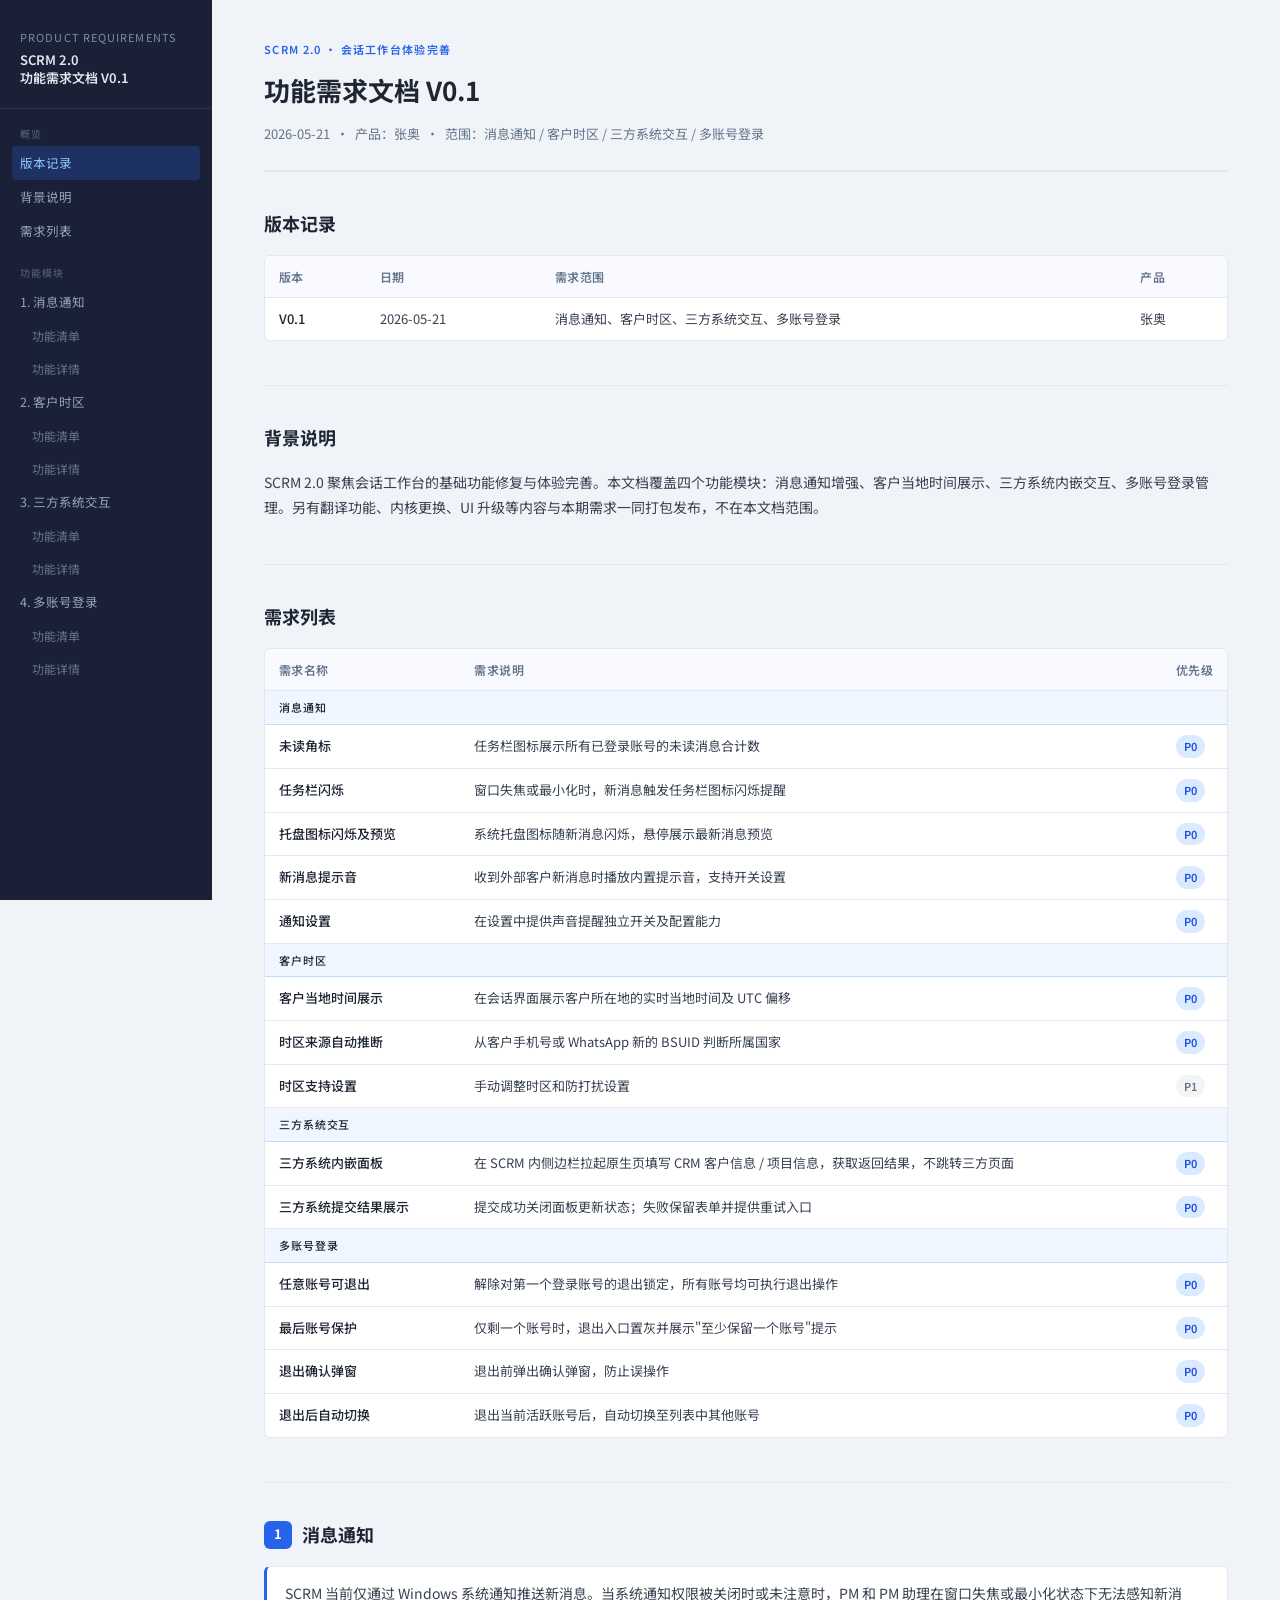
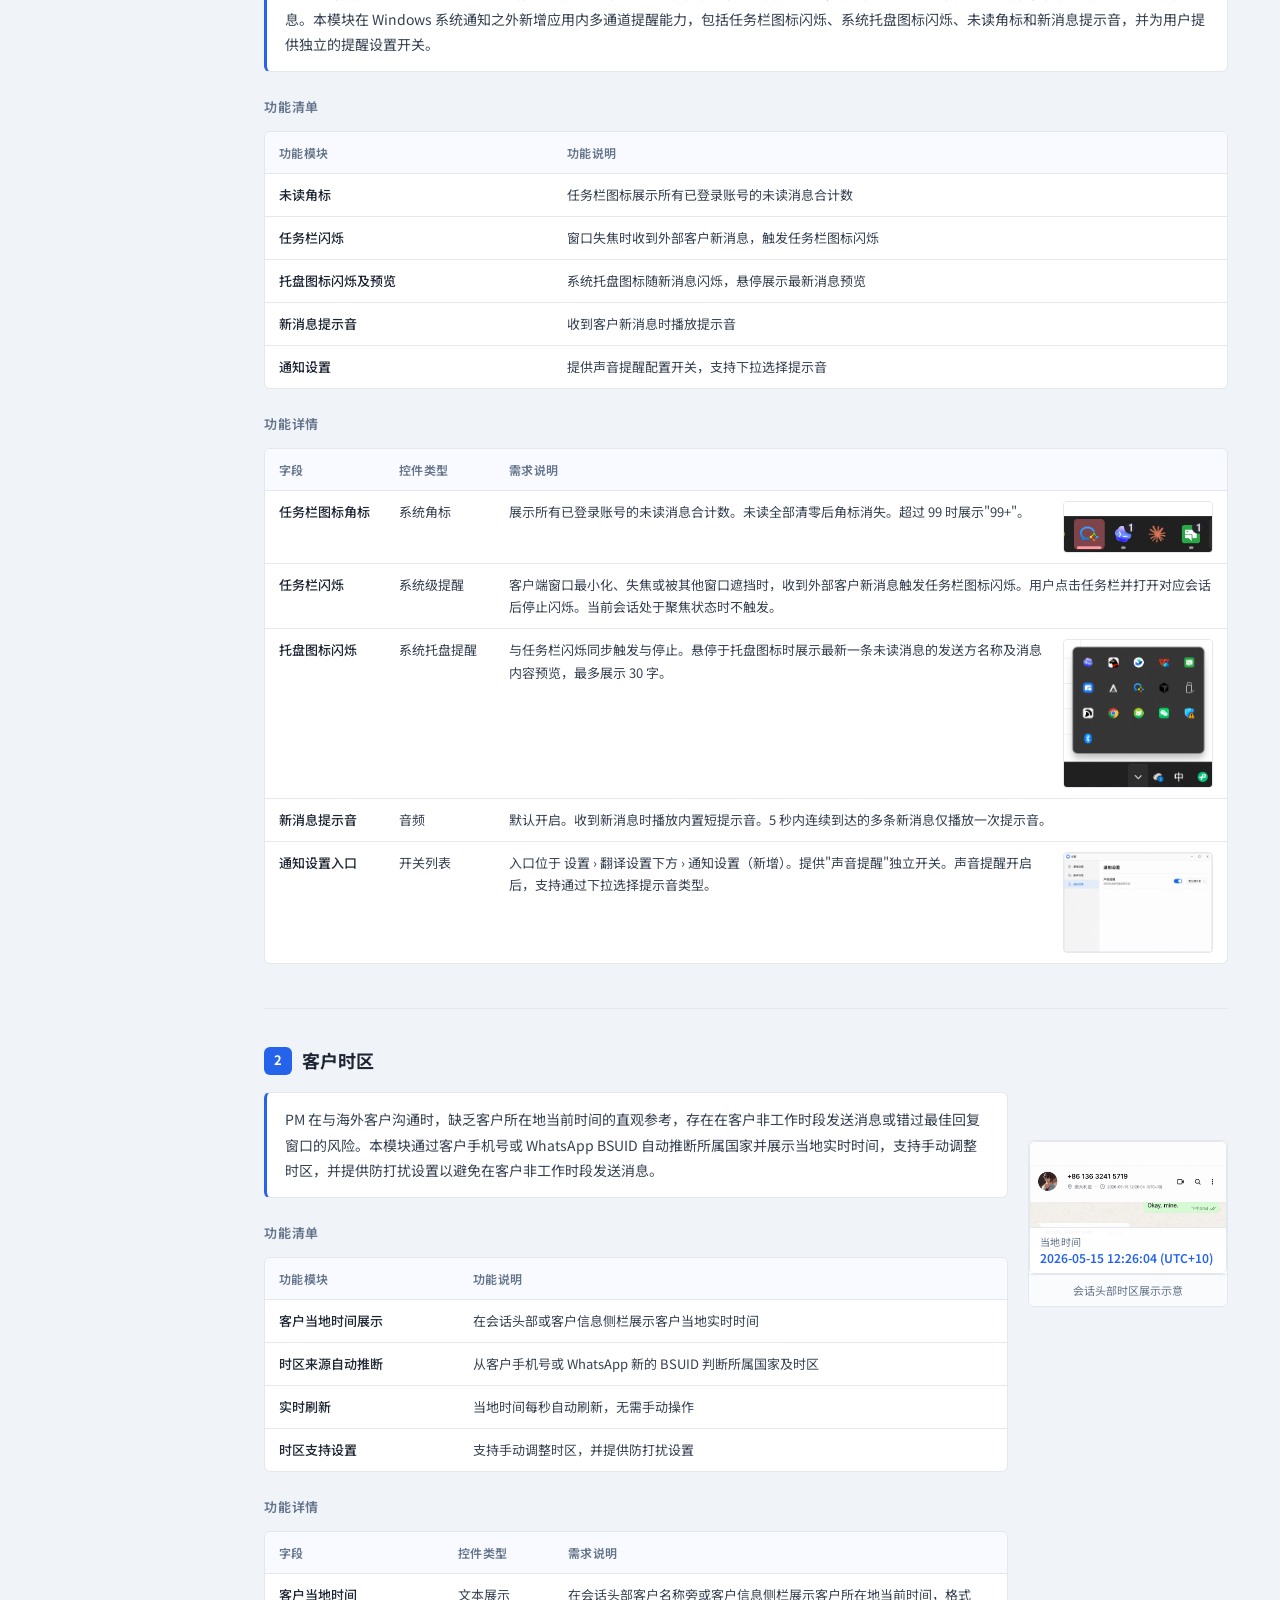
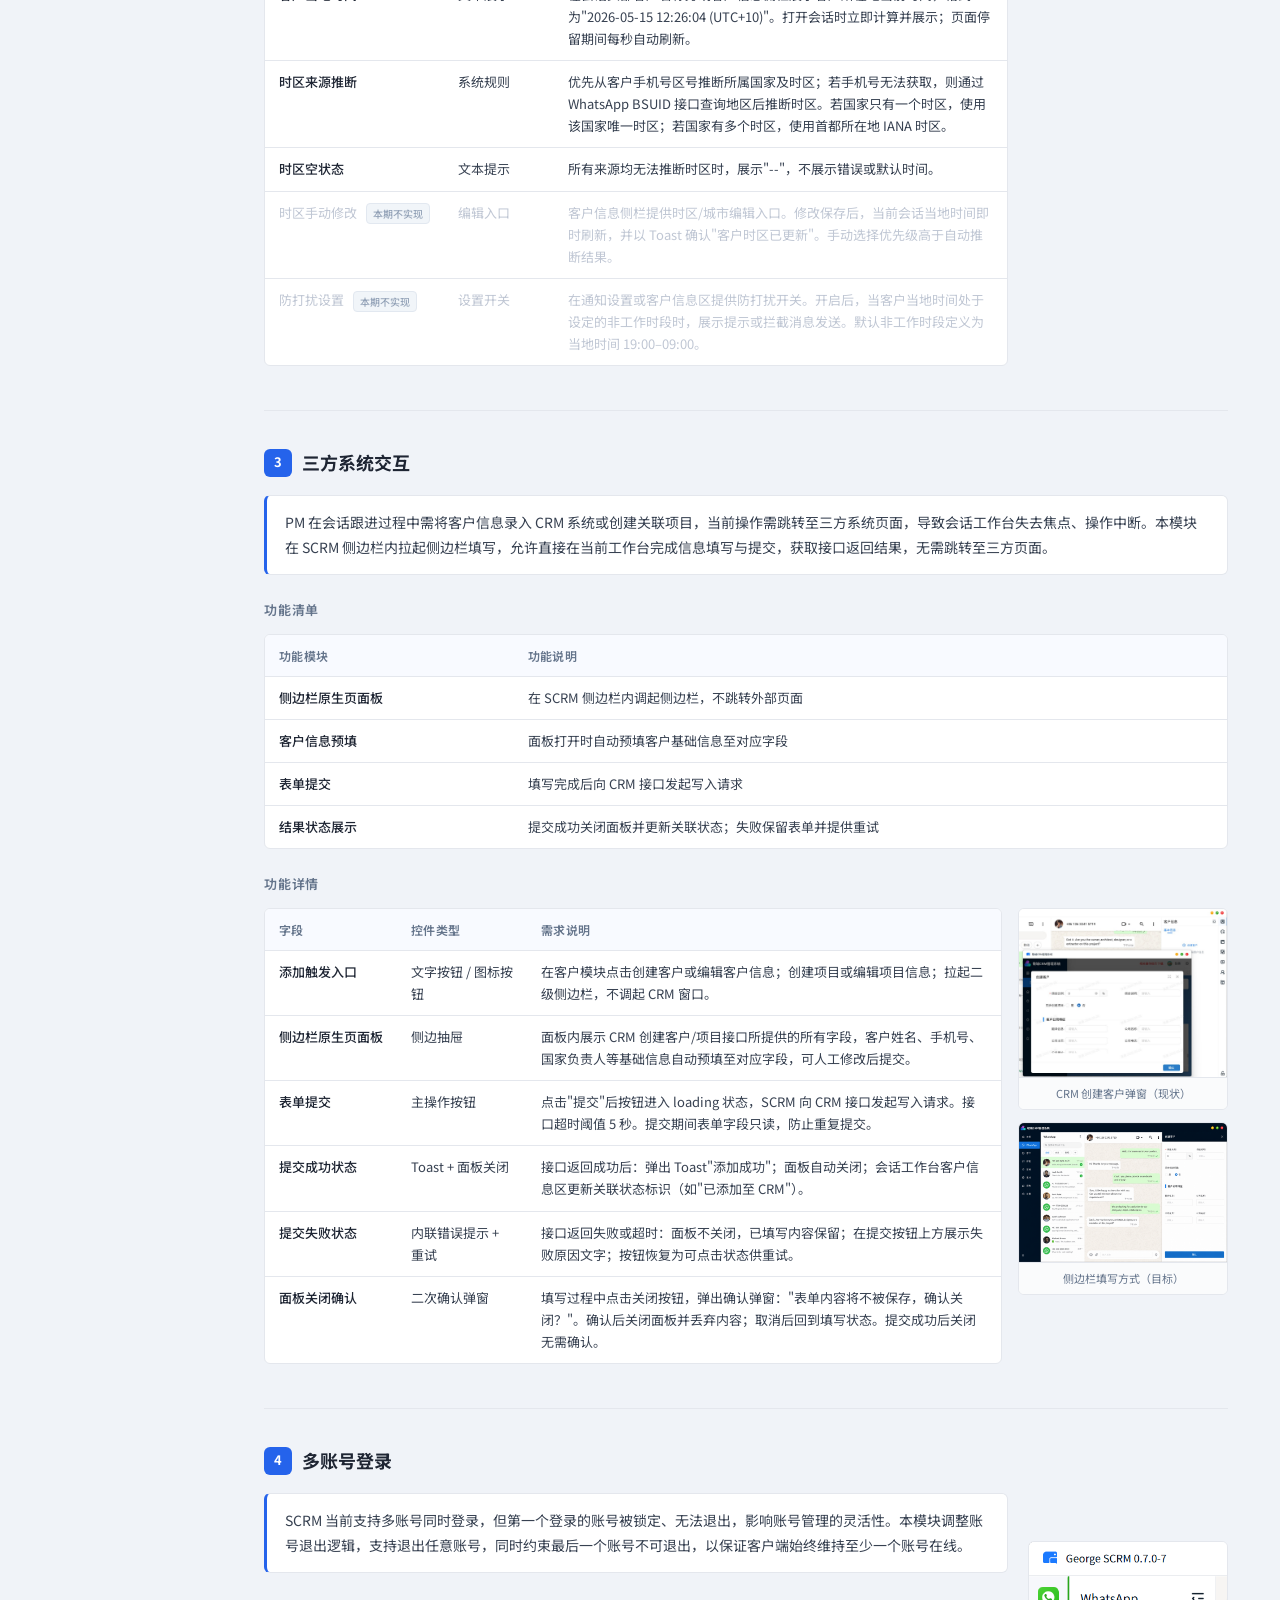
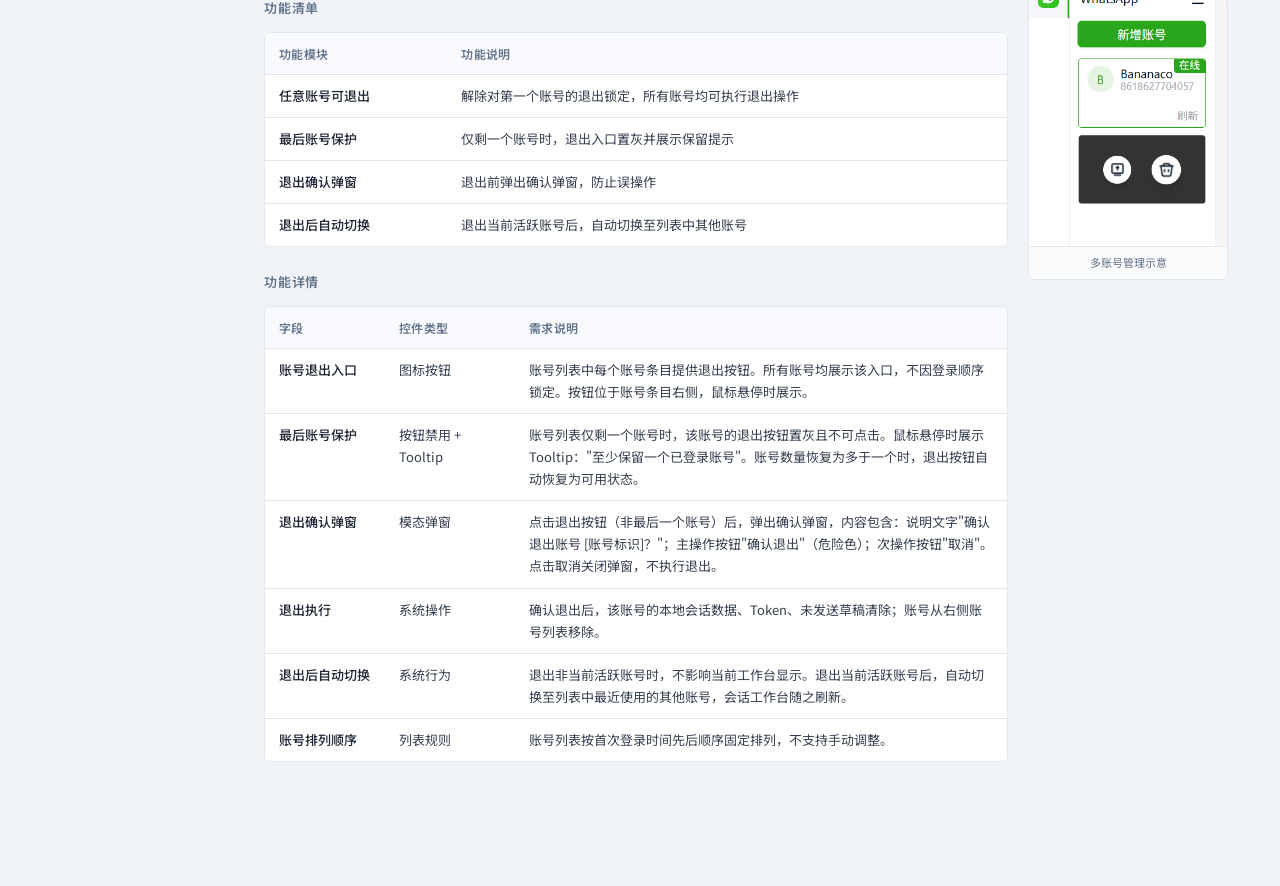
==== index.html @ 2ce5968d "Publish SCRM 2.0 PRD v0.1 Co-authored-by: Cursor <cursoragent@cursor.com>" ====
﻿<!DOCTYPE html>
<html lang="zh-CN">
<head>
  <meta charset="UTF-8" />
  <meta name="viewport" content="width=device-width, initial-scale=1.0" />
  <title>SCRM 2.0 功能需求文档 V0.1</title>
  <link rel="preconnect" href="https://fonts.googleapis.com" />
  <link href="https://fonts.googleapis.com/css2?family=Noto+Sans+SC:wght@400;500;600&display=swap" rel="stylesheet" />
  <style>
    :root {
      --accent:      #2563eb;
      --accent-bg:   #eff6ff;
      --sidebar-w:   212px;
      --text:        #1e2533;
      --text-muted:  #64748b;
      --border:      #e4e7ed;
      --bg-page:     #f0f3f8;
      --bg-card:     #ffffff;
      --radius:      6px;
      --font: 'Noto Sans SC','PingFang SC','Hiragino Sans GB','Microsoft YaHei',sans-serif;
    }
    *,*::before,*::after{box-sizing:border-box;margin:0;padding:0}
    html{scroll-behavior:smooth}
    body{font-family:var(--font);background:var(--bg-page);color:var(--text);font-size:14px;line-height:1.75}

    /* ── Sidebar ── */
    .sidebar{position:fixed;top:0;left:0;bottom:0;width:var(--sidebar-w);background:#1a2035;overflow-y:auto;padding:28px 0 40px;z-index:100}
    .sidebar-brand{padding:0 20px 20px;border-bottom:1px solid rgba(255,255,255,.08);margin-bottom:16px}
    .sidebar-brand .product{font-size:11px;letter-spacing:.1em;text-transform:uppercase;color:#7b8aaa;margin-bottom:4px}
    .sidebar-brand .title{font-size:13px;font-weight:600;color:#e2e8f0;line-height:1.4}
    .sidebar-section{padding:0 12px 8px}
    .sidebar-section-label{font-size:10px;letter-spacing:.1em;text-transform:uppercase;color:#4a5568;font-weight:600;padding:0 8px;margin-bottom:4px}
    .sidebar a{display:block;padding:6px 8px;border-radius:4px;color:#94a3b8;text-decoration:none;font-size:12.5px;transition:background .15s,color .15s;white-space:nowrap;overflow:hidden;text-overflow:ellipsis}
    .sidebar a:hover{background:rgba(255,255,255,.07);color:#e2e8f0}
    .sidebar a.active{background:rgba(37,99,235,.25);color:#93c5fd}
    .sidebar a.sub{padding-left:20px;font-size:12px;color:#64748b}
    .sidebar a.sub:hover{color:#94a3b8}
    .sidebar::-webkit-scrollbar{width:4px}
    .sidebar::-webkit-scrollbar-thumb{background:rgba(255,255,255,.15);border-radius:2px}

    /* ── Main ── */
    .main{margin-left:var(--sidebar-w);padding:40px 52px 80px;max-width:calc(var(--sidebar-w) + 960px)}

    /* ── Doc header ── */
    .doc-header{margin-bottom:36px;padding-bottom:24px;border-bottom:2px solid var(--border)}
    .doc-header .doc-label{font-size:11px;letter-spacing:.12em;text-transform:uppercase;color:var(--accent);font-weight:600;margin-bottom:8px}
    .doc-header h1{font-size:26px;font-weight:700;color:var(--text)}
    .doc-header .doc-meta{margin-top:10px;font-size:13px;color:var(--text-muted)}

    /* ── Sections ── */
    section{margin-bottom:44px}
    section+section{border-top:1px solid var(--border);padding-top:36px}
    h2{font-size:18px;font-weight:700;margin-bottom:16px;display:flex;align-items:center;gap:10px}
    h2 .num{display:inline-flex;align-items:center;justify-content:center;width:28px;height:28px;border-radius:6px;background:var(--accent);color:#fff;font-size:13px;font-weight:700;flex-shrink:0}
    h3{font-size:13px;font-weight:600;color:var(--text-muted);text-transform:uppercase;letter-spacing:.06em;margin:24px 0 12px}
    p{margin-bottom:12px;color:#374151;line-height:1.8}

    .card{background:var(--bg-card);border:1px solid var(--border);border-radius:var(--radius);overflow:hidden}
    .section-desc{background:var(--bg-card);border:1px solid var(--border);border-left:3px solid var(--accent);border-radius:var(--radius);padding:14px 18px;margin-bottom:20px;color:#374151;line-height:1.8}

    /* ── Tables ── */
    .table-wrap{overflow-x:auto}
    table{width:100%;border-collapse:collapse;font-size:13px}
    thead tr{background:#f8faff}
    thead th{padding:10px 14px;text-align:left;font-weight:600;font-size:12px;color:var(--text-muted);letter-spacing:.04em;border-bottom:1.5px solid var(--border);white-space:nowrap}
    tbody tr{border-bottom:1px solid var(--border)}
    tbody tr:last-child{border-bottom:none}
    tbody tr:hover{background:#fafbff}
    tbody td{padding:10px 14px;vertical-align:top;color:#374151;line-height:1.7}
    tbody td:first-child{font-weight:500;color:var(--text);white-space:nowrap}

    /* disabled row (not in this period) */
    tr.row-disabled td{color:#c0c7d4 !important;font-weight:400 !important}
    tr.row-disabled td:first-child{font-weight:400 !important}
    .deferred-badge{display:inline-block;margin-left:6px;padding:1px 6px;border-radius:4px;font-size:10px;font-weight:500;background:#f1f5f9;color:#94a3b8;vertical-align:middle;border:1px solid #e2e8f0}

    /* ── Badges ── */
    .badge{display:inline-block;padding:2px 8px;border-radius:12px;font-size:11px;font-weight:600}
    .badge-p0{background:#dbeafe;color:#1d4ed8}
    .badge-p1{background:#f3f4f6;color:#6b7280}
    .tag-tbd{display:inline-block;padding:1px 6px;border-radius:4px;font-size:11px;font-weight:500;background:#f3f4f6;color:#6b7280}

    /* ── Req table groups ── */
    .req-group-header td{font-size:11px;font-weight:600;letter-spacing:.08em;text-transform:uppercase;color:var(--accent);background:var(--accent-bg) !important;padding:7px 14px;border-bottom:1px solid #bfdbfe !important}
    .req-group-header:hover td{background:var(--accent-bg) !important}

    /* ── Module layout with side image ── */
    .module-with-img{display:flex;gap:20px;align-items:flex-start}
    .module-main{flex:1;min-width:0}
    .module-side-img{flex-shrink:0;width:200px;display:flex;flex-direction:column;gap:12px;padding-top:48px}
    .side-img-block{border:1px solid var(--border);border-radius:var(--radius);overflow:hidden;background:#fff}
    .side-img-block img{width:100%;display:block}
    .side-img-caption{font-size:11px;color:var(--text-muted);text-align:center;padding:6px 8px;border-top:1px solid var(--border);background:#fafbfc}

    /* ── Chat header timezone overlay ── */
    .tz-img-wrap{position:relative;border:1px solid var(--border);border-radius:var(--radius);overflow:hidden;background:#fff}
    .tz-img-wrap img{width:100%;display:block}
    .tz-overlay{position:absolute;bottom:0;left:0;right:0;background:rgba(255,255,255,.95);border-top:1px solid var(--border);padding:6px 10px;font-size:11px;color:#374151;line-height:1.5}
    .tz-overlay .tz-value{font-weight:600;color:var(--accent);font-size:12px}
    .tz-overlay .tz-label{font-size:10px;color:var(--text-muted);letter-spacing:.04em}

    /* ── Detail section with side images (module 3) ── */
    .detail-with-side{display:flex;gap:16px;align-items:flex-start}
    .detail-table-wrap{flex:1;min-width:0}
    .detail-side-imgs{flex-shrink:0;width:210px;display:flex;flex-direction:column;gap:12px}

    /* ── Inline cell image ── */
    .cell-with-img{display:flex;gap:12px;align-items:flex-start}
    .cell-text{flex:1;min-width:0}
    .cell-img{flex-shrink:0;width:150px;border:1px solid var(--border);border-radius:4px;overflow:hidden}
    .cell-img img{width:100%;display:block}
  </style>
</head>
<body>

<nav class="sidebar">
  <div class="sidebar-brand">
    <div class="product">Product Requirements</div>
    <div class="title">SCRM 2.0<br>功能需求文档 V0.1</div>
  </div>
  <div class="sidebar-section">
    <div class="sidebar-section-label">概览</div>
    <a href="#version">版本记录</a>
    <a href="#background">背景说明</a>
    <a href="#requirements">需求列表</a>
  </div>
  <div class="sidebar-section" style="margin-top:8px">
    <div class="sidebar-section-label">功能模块</div>
    <a href="#module-1">1. 消息通知</a>
    <a href="#module-1-list" class="sub">功能清单</a>
    <a href="#module-1-detail" class="sub">功能详情</a>
    <a href="#module-2">2. 客户时区</a>
    <a href="#module-2-list" class="sub">功能清单</a>
    <a href="#module-2-detail" class="sub">功能详情</a>
    <a href="#module-3">3. 三方系统交互</a>
    <a href="#module-3-list" class="sub">功能清单</a>
    <a href="#module-3-detail" class="sub">功能详情</a>
    <a href="#module-4">4. 多账号登录</a>
    <a href="#module-4-list" class="sub">功能清单</a>
    <a href="#module-4-detail" class="sub">功能详情</a>
  </div>
</nav>

<main class="main">

  <div class="doc-header">
    <div class="doc-label">SCRM 2.0 · 会话工作台体验完善</div>
    <h1>功能需求文档 V0.1</h1>
    <div class="doc-meta">2026-05-21 &nbsp;·&nbsp; 产品：张奥 &nbsp;·&nbsp; 范围：消息通知 / 客户时区 / 三方系统交互 / 多账号登录</div>
  </div>

  <!-- 版本记录 -->
  <section id="version">
    <h2>版本记录</h2>
    <div class="card">
      <div class="table-wrap">
        <table>
          <thead><tr><th>版本</th><th>日期</th><th>需求范围</th><th>产品</th></tr></thead>
          <tbody><tr>
            <td>V0.1</td><td>2026-05-21</td>
            <td>消息通知、客户时区、三方系统交互、多账号登录</td>
            <td>张奥</td>
          </tr></tbody>
        </table>
      </div>
    </div>
  </section>

  <!-- 背景说明 -->
  <section id="background">
    <h2>背景说明</h2>
    <p>SCRM 2.0 聚焦会话工作台的基础功能修复与体验完善。本文档覆盖四个功能模块：消息通知增强、客户当地时间展示、三方系统内嵌交互、多账号登录管理。另有翻译功能、内核更换、UI 升级等内容与本期需求一同打包发布，不在本文档范围。</p>
  </section>

  <!-- 需求列表 -->
  <section id="requirements">
    <h2>需求列表</h2>
    <div class="card">
      <div class="table-wrap">
        <table>
          <thead><tr><th>需求名称</th><th>需求说明</th><th style="width:64px">优先级</th></tr></thead>
          <tbody>
            <tr class="req-group-header"><td colspan="3">消息通知</td></tr>
            <tr><td>未读角标</td><td>任务栏图标展示所有已登录账号的未读消息合计数</td><td><span class="badge badge-p0">P0</span></td></tr>
            <tr><td>任务栏闪烁</td><td>窗口失焦或最小化时，新消息触发任务栏图标闪烁提醒</td><td><span class="badge badge-p0">P0</span></td></tr>
            <tr><td>托盘图标闪烁及预览</td><td>系统托盘图标随新消息闪烁，悬停展示最新消息预览</td><td><span class="badge badge-p0">P0</span></td></tr>
            <tr><td>新消息提示音</td><td>收到外部客户新消息时播放内置提示音，支持开关设置</td><td><span class="badge badge-p0">P0</span></td></tr>
            <tr><td>通知设置</td><td>在设置中提供声音提醒独立开关及配置能力</td><td><span class="badge badge-p0">P0</span></td></tr>
            <tr class="req-group-header"><td colspan="3">客户时区</td></tr>
            <tr><td>客户当地时间展示</td><td>在会话界面展示客户所在地的实时当地时间及 UTC 偏移</td><td><span class="badge badge-p0">P0</span></td></tr>
            <tr><td>时区来源自动推断</td><td>从客户手机号或 WhatsApp 新的 BSUID 判断所属国家</td><td><span class="badge badge-p0">P0</span></td></tr>
            <tr><td>时区支持设置</td><td>手动调整时区和防打扰设置</td><td><span class="badge badge-p1">P1</span></td></tr>
            <tr class="req-group-header"><td colspan="3">三方系统交互</td></tr>
            <tr><td>三方系统内嵌面板</td><td>在 SCRM 内侧边栏拉起原生页填写 CRM 客户信息 / 项目信息，获取返回结果，不跳转三方页面</td><td><span class="badge badge-p0">P0</span></td></tr>
            <tr><td>三方系统提交结果展示</td><td>提交成功关闭面板更新状态；失败保留表单并提供重试入口</td><td><span class="badge badge-p0">P0</span></td></tr>
            <tr class="req-group-header"><td colspan="3">多账号登录</td></tr>
            <tr><td>任意账号可退出</td><td>解除对第一个登录账号的退出锁定，所有账号均可执行退出操作</td><td><span class="badge badge-p0">P0</span></td></tr>
            <tr><td>最后账号保护</td><td>仅剩一个账号时，退出入口置灰并展示"至少保留一个账号"提示</td><td><span class="badge badge-p0">P0</span></td></tr>
            <tr><td>退出确认弹窗</td><td>退出前弹出确认弹窗，防止误操作</td><td><span class="badge badge-p0">P0</span></td></tr>
            <tr><td>退出后自动切换</td><td>退出当前活跃账号后，自动切换至列表中其他账号</td><td><span class="badge badge-p0">P0</span></td></tr>
          </tbody>
        </table>
      </div>
    </div>
  </section>

  <!-- ═══ MODULE 1 ═══ -->
  <section id="module-1">
    <h2><span class="num">1</span>消息通知</h2>
    <div class="section-desc">
      SCRM 当前仅通过 Windows 系统通知推送新消息。当系统通知权限被关闭时或未注意时，PM 和 PM 助理在窗口失焦或最小化状态下无法感知新消息。本模块在 Windows 系统通知之外新增应用内多通道提醒能力，包括任务栏图标闪烁、系统托盘图标闪烁、未读角标和新消息提示音，并为用户提供独立的提醒设置开关。
    </div>

    <h3 id="module-1-list">功能清单</h3>
    <div class="card">
      <div class="table-wrap">
        <table>
          <thead><tr><th>功能模块</th><th>功能说明</th></tr></thead>
          <tbody>
            <tr><td>未读角标</td><td>任务栏图标展示所有已登录账号的未读消息合计数</td></tr>
            <tr><td>任务栏闪烁</td><td>窗口失焦时收到外部客户新消息，触发任务栏图标闪烁</td></tr>
            <tr><td>托盘图标闪烁及预览</td><td>系统托盘图标随新消息闪烁，悬停展示最新消息预览</td></tr>
            <tr><td>新消息提示音</td><td>收到客户新消息时播放提示音</td></tr>
            <tr><td>通知设置</td><td>提供声音提醒配置开关，支持下拉选择提示音</td></tr>
          </tbody>
        </table>
      </div>
    </div>

    <h3 id="module-1-detail">功能详情</h3>
    <div class="card">
      <div class="table-wrap">
        <table>
          <thead><tr><th style="width:120px">字段</th><th style="width:110px">控件类型</th><th>需求说明</th></tr></thead>
          <tbody>
            <tr>
              <td>任务栏图标角标</td><td>系统角标</td>
              <td>
                <div class="cell-with-img">
                  <div class="cell-text">展示所有已登录账号的未读消息合计数。未读全部清零后角标消失。超过 99 时展示"99+"。</div>
                  <div class="cell-img"><img src="assets/ref-taskbar.png" alt="任务栏角标示意" /></div>
                </div>
              </td>
            </tr>
            <tr>
              <td>任务栏闪烁</td><td>系统级提醒</td>
              <td>客户端窗口最小化、失焦或被其他窗口遮挡时，收到外部客户新消息触发任务栏图标闪烁。用户点击任务栏并打开对应会话后停止闪烁。当前会话处于聚焦状态时不触发。</td>
            </tr>
            <tr>
              <td>托盘图标闪烁</td><td>系统托盘提醒</td>
              <td>
                <div class="cell-with-img">
                  <div class="cell-text">与任务栏闪烁同步触发与停止。悬停于托盘图标时展示最新一条未读消息的发送方名称及消息内容预览，最多展示 30 字。</div>
                  <div class="cell-img"><img src="assets/ref-tray.png" alt="系统托盘示意" /></div>
                </div>
              </td>
            </tr>
            <tr>
              <td>新消息提示音</td><td>音频</td>
              <td>默认开启。收到新消息时播放内置短提示音。5 秒内连续到达的多条新消息仅播放一次提示音。</td>
            </tr>
            <tr>
              <td>通知设置入口</td><td>开关列表</td>
              <td>
                <div class="cell-with-img">
                  <div class="cell-text">入口位于 设置 › 翻译设置下方 › 通知设置（新增）。提供"声音提醒"独立开关。声音提醒开启后，支持通过下拉选择提示音类型。</div>
                  <div class="cell-img"><img src="assets/scrm-notification-settings-v3.png" alt="通知设置页示意" /></div>
                </div>
              </td>
            </tr>
          </tbody>
        </table>
      </div>
    </div>
  </section>

  <!-- ═══ MODULE 2 ═══ -->
  <section id="module-2">
    <h2><span class="num">2</span>客户时区</h2>

    <!-- wrap content + side image -->
    <div class="module-with-img">
      <div class="module-main">
        <div class="section-desc">
          PM 在与海外客户沟通时，缺乏客户所在地当前时间的直观参考，存在在客户非工作时段发送消息或错过最佳回复窗口的风险。本模块通过客户手机号或 WhatsApp BSUID 自动推断所属国家并展示当地实时时间，支持手动调整时区，并提供防打扰设置以避免在客户非工作时段发送消息。
        </div>

        <h3 id="module-2-list">功能清单</h3>
        <div class="card">
          <div class="table-wrap">
            <table>
              <thead><tr><th>功能模块</th><th>功能说明</th></tr></thead>
              <tbody>
                <tr><td>客户当地时间展示</td><td>在会话头部或客户信息侧栏展示客户当地实时时间</td></tr>
                <tr><td>时区来源自动推断</td><td>从客户手机号或 WhatsApp 新的 BSUID 判断所属国家及时区</td></tr>
                <tr><td>实时刷新</td><td>当地时间每秒自动刷新，无需手动操作</td></tr>
                <tr><td>时区支持设置</td><td>支持手动调整时区，并提供防打扰设置</td></tr>
              </tbody>
            </table>
          </div>
        </div>

        <h3 id="module-2-detail">功能详情</h3>
        <div class="card">
          <div class="table-wrap">
            <table>
              <thead><tr><th style="width:120px">字段</th><th style="width:110px">控件类型</th><th>需求说明</th></tr></thead>
              <tbody>
                <tr>
                  <td>客户当地时间</td><td>文本展示</td>
                  <td>在会话头部客户名称旁或客户信息侧栏展示客户所在地当前时间，格式为"2026-05-15 12:26:04 (UTC+10)"。打开会话时立即计算并展示；页面停留期间每秒自动刷新。</td>
                </tr>
                <tr>
                  <td>时区来源推断</td><td>系统规则</td>
                  <td>优先从客户手机号区号推断所属国家及时区；若手机号无法获取，则通过 WhatsApp BSUID 接口查询地区后推断时区。若国家只有一个时区，使用该国家唯一时区；若国家有多个时区，使用首都所在地 IANA 时区。</td>
                </tr>
                <tr>
                  <td>时区空状态</td><td>文本提示</td>
                  <td>所有来源均无法推断时区时，展示"--"，不展示错误或默认时间。</td>
                </tr>
                <tr class="row-disabled">
                  <td>时区手动修改 <span class="deferred-badge">本期不实现</span></td><td>编辑入口</td>
                  <td>客户信息侧栏提供时区/城市编辑入口。修改保存后，当前会话当地时间即时刷新，并以 Toast 确认"客户时区已更新"。手动选择优先级高于自动推断结果。</td>
                </tr>
                <tr class="row-disabled">
                  <td>防打扰设置 <span class="deferred-badge">本期不实现</span></td><td>设置开关</td>
                  <td>在通知设置或客户信息区提供防打扰开关。开启后，当客户当地时间处于设定的非工作时段时，展示提示或拦截消息发送。默认非工作时段定义为当地时间 19:00–09:00。</td>
                </tr>
              </tbody>
            </table>
          </div>
        </div>
      </div>

      <!-- side: chat header + timezone overlay -->
      <div class="module-side-img">
        <div class="side-img-block">
          <div class="tz-img-wrap">
            <img src="assets/ref-timezone-header.png" alt="客户时区展示示意" />
            <div class="tz-overlay">
              <div class="tz-label">当地时间</div>
              <div class="tz-value">2026-05-15 12:26:04 (UTC+10)</div>
            </div>
          </div>
          <div class="side-img-caption">会话头部时区展示示意</div>
        </div>
      </div>
    </div>
  </section>

  <!-- ═══ MODULE 3 ═══ -->
  <section id="module-3">
    <h2><span class="num">3</span>三方系统交互</h2>
    <div class="section-desc">
      PM 在会话跟进过程中需将客户信息录入 CRM 系统或创建关联项目，当前操作需跳转至三方系统页面，导致会话工作台失去焦点、操作中断。本模块在 SCRM 侧边栏内拉起侧边栏填写，允许直接在当前工作台完成信息填写与提交，获取接口返回结果，无需跳转至三方页面。
    </div>

    <h3 id="module-3-list">功能清单</h3>
    <div class="card">
      <div class="table-wrap">
        <table>
          <thead><tr><th>功能模块</th><th>功能说明</th></tr></thead>
          <tbody>
            <tr><td>侧边栏原生页面板</td><td>在 SCRM 侧边栏内调起侧边栏，不跳转外部页面</td></tr>
            <tr><td>客户信息预填</td><td>面板打开时自动预填客户基础信息至对应字段</td></tr>
            <tr><td>表单提交</td><td>填写完成后向 CRM 接口发起写入请求</td></tr>
            <tr><td>结果状态展示</td><td>提交成功关闭面板并更新关联状态；失败保留表单并提供重试</td></tr>
          </tbody>
        </table>
      </div>
    </div>

    <h3 id="module-3-detail">功能详情</h3>
    <!-- table + two stacked images on the right -->
    <div class="detail-with-side">
      <div class="detail-table-wrap">
        <div class="card">
          <div class="table-wrap">
            <table>
              <thead><tr><th style="width:120px">字段</th><th style="width:130px">控件类型</th><th>需求说明</th></tr></thead>
              <tbody>
                <tr><td>添加触发入口</td><td>文字按钮 / 图标按钮</td><td>在客户模块点击创建客户或编辑客户信息；创建项目或编辑项目信息；拉起二级侧边栏，不调起 CRM 窗口。</td></tr>
                <tr><td>侧边栏原生页面板</td><td>侧边抽屉</td><td>面板内展示 CRM 创建客户/项目接口所提供的所有字段，客户姓名、手机号、国家负责人等基础信息自动预填至对应字段，可人工修改后提交。</td></tr>
                <tr><td>表单提交</td><td>主操作按钮</td><td>点击"提交"后按钮进入 loading 状态，SCRM 向 CRM 接口发起写入请求。接口超时阈值 5 秒。提交期间表单字段只读，防止重复提交。</td></tr>
                <tr><td>提交成功状态</td><td>Toast + 面板关闭</td><td>接口返回成功后：弹出 Toast"添加成功"；面板自动关闭；会话工作台客户信息区更新关联状态标识（如"已添加至 CRM"）。</td></tr>
                <tr><td>提交失败状态</td><td>内联错误提示 + 重试</td><td>接口返回失败或超时：面板不关闭，已填写内容保留；在提交按钮上方展示失败原因文字；按钮恢复为可点击状态供重试。</td></tr>
                <tr><td>面板关闭确认</td><td>二次确认弹窗</td><td>填写过程中点击关闭按钮，弹出确认弹窗："表单内容将不被保存，确认关闭？"。确认后关闭面板并丢弃内容；取消后回到填写状态。提交成功后关闭无需确认。</td></tr>
              </tbody>
            </table>
          </div>
        </div>
      </div>

      <!-- right side: two images stacked -->
      <div class="detail-side-imgs">
        <div class="side-img-block">
          <img src="assets/ref-crm-dialog.png" alt="CRM 创建客户弹窗（现状）" />
          <div class="side-img-caption">CRM 创建客户弹窗（现状）</div>
        </div>
        <div class="side-img-block">
          <img src="assets/ref-crm-sidebar-form-v2.png" alt="SCRM 侧边栏填写方式（目标）" />
          <div class="side-img-caption">侧边栏填写方式（目标）</div>
        </div>
      </div>
    </div>
  </section>

  <!-- ═══ MODULE 4 ═══ -->
  <section id="module-4">
    <h2><span class="num">4</span>多账号登录</h2>

    <div class="module-with-img">
      <div class="module-main">
        <div class="section-desc">
          SCRM 当前支持多账号同时登录，但第一个登录的账号被锁定、无法退出，影响账号管理的灵活性。本模块调整账号退出逻辑，支持退出任意账号，同时约束最后一个账号不可退出，以保证客户端始终维持至少一个账号在线。
        </div>

        <h3 id="module-4-list">功能清单</h3>
        <div class="card">
          <div class="table-wrap">
            <table>
              <thead><tr><th>功能模块</th><th>功能说明</th></tr></thead>
              <tbody>
                <tr><td>任意账号可退出</td><td>解除对第一个账号的退出锁定，所有账号均可执行退出操作</td></tr>
                <tr><td>最后账号保护</td><td>仅剩一个账号时，退出入口置灰并展示保留提示</td></tr>
                <tr><td>退出确认弹窗</td><td>退出前弹出确认弹窗，防止误操作</td></tr>
                <tr><td>退出后自动切换</td><td>退出当前活跃账号后，自动切换至列表中其他账号</td></tr>
              </tbody>
            </table>
          </div>
        </div>

        <h3 id="module-4-detail">功能详情</h3>
        <div class="card">
          <div class="table-wrap">
            <table>
              <thead><tr><th style="width:120px">字段</th><th style="width:130px">控件类型</th><th>需求说明</th></tr></thead>
              <tbody>
                <tr><td>账号退出入口</td><td>图标按钮</td><td>账号列表中每个账号条目提供退出按钮。所有账号均展示该入口，不因登录顺序锁定。按钮位于账号条目右侧，鼠标悬停时展示。</td></tr>
                <tr><td>最后账号保护</td><td>按钮禁用 + Tooltip</td><td>账号列表仅剩一个账号时，该账号的退出按钮置灰且不可点击。鼠标悬停时展示 Tooltip："至少保留一个已登录账号"。账号数量恢复为多于一个时，退出按钮自动恢复为可用状态。</td></tr>
                <tr><td>退出确认弹窗</td><td>模态弹窗</td><td>点击退出按钮（非最后一个账号）后，弹出确认弹窗，内容包含：说明文字"确认退出账号 [账号标识]？"；主操作按钮"确认退出"（危险色）；次操作按钮"取消"。点击取消关闭弹窗，不执行退出。</td></tr>
                <tr><td>退出执行</td><td>系统操作</td><td>确认退出后，该账号的本地会话数据、Token、未发送草稿清除；账号从右侧账号列表移除。</td></tr>
                <tr><td>退出后自动切换</td><td>系统行为</td><td>退出非当前活跃账号时，不影响当前工作台显示。退出当前活跃账号后，自动切换至列表中最近使用的其他账号，会话工作台随之刷新。</td></tr>
                <tr><td>账号排列顺序</td><td>列表规则</td><td>账号列表按首次登录时间先后顺序固定排列，不支持手动调整。</td></tr>
              </tbody>
            </table>
          </div>
        </div>
      </div>

      <!-- side: multi-account screenshot -->
      <div class="module-side-img">
        <div class="side-img-block">
          <img src="assets/ref-multi-account.png" alt="多账号管理示意" />
          <div class="side-img-caption">多账号管理示意</div>
        </div>
      </div>
    </div>
  </section>

</main>

<script>
  const anchors = document.querySelectorAll('section[id], h3[id]');
  const links = document.querySelectorAll('.sidebar a[href^="#"]');
  const obs = new IntersectionObserver(entries => {
    entries.forEach(e => {
      if (e.isIntersecting) {
        links.forEach(l => l.classList.remove('active'));
        const a = document.querySelector(`.sidebar a[href="#${e.target.id}"]`);
        if (a) a.classList.add('active');
      }
    });
  }, { rootMargin: '-20% 0px -70% 0px' });
  anchors.forEach(el => obs.observe(el));
</script>
</body>
</html>
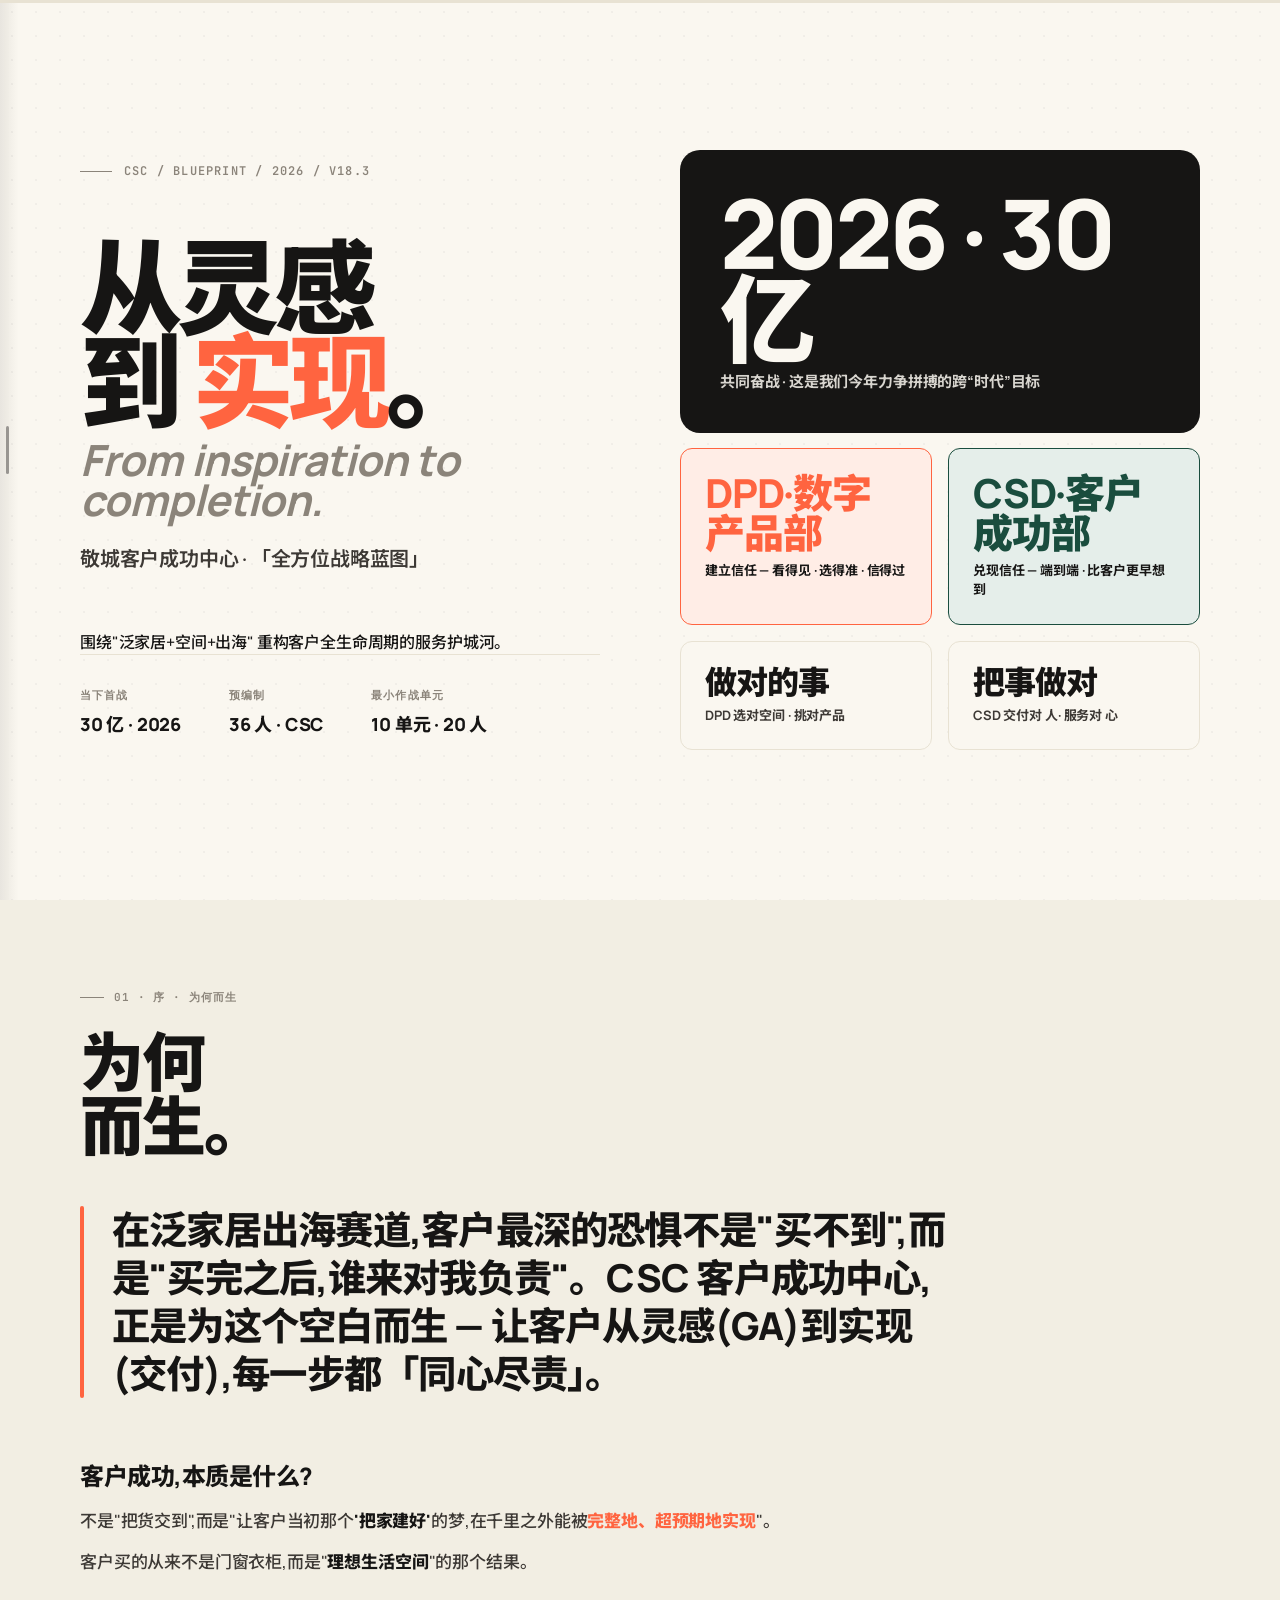
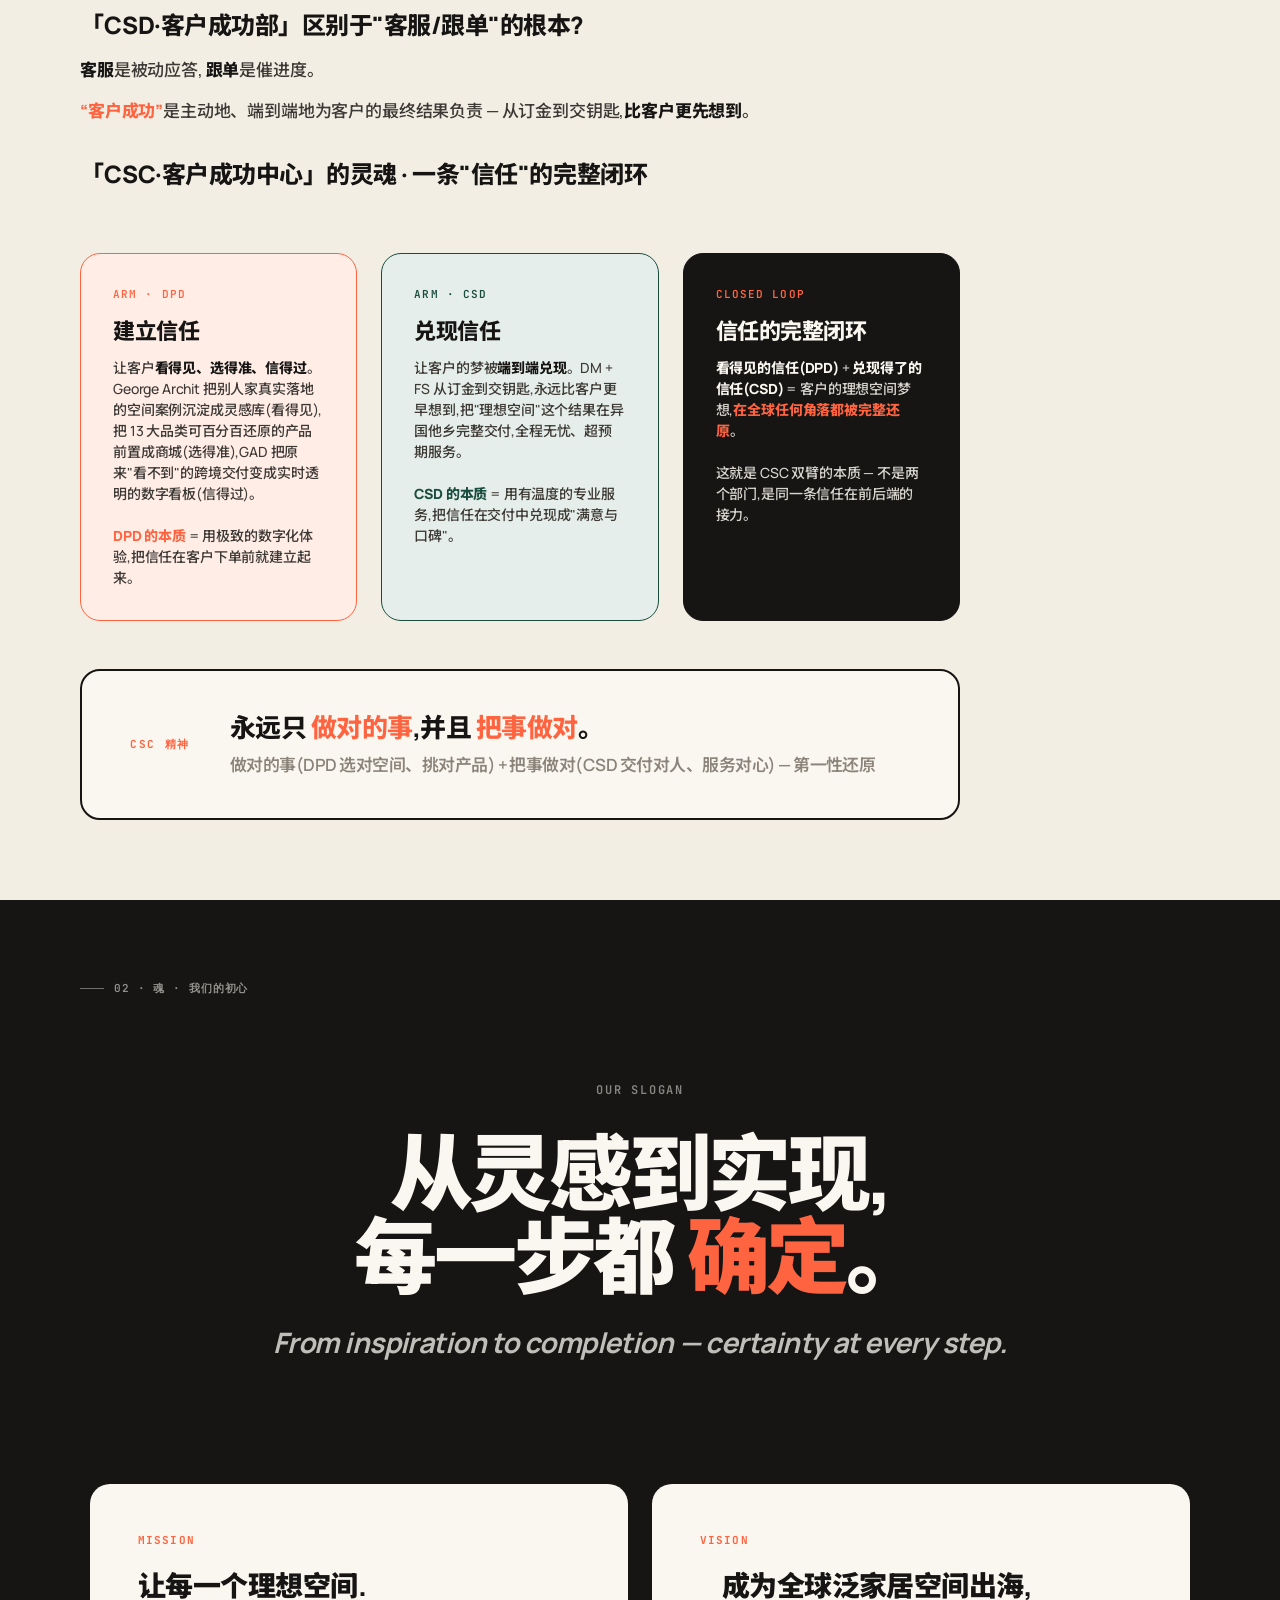
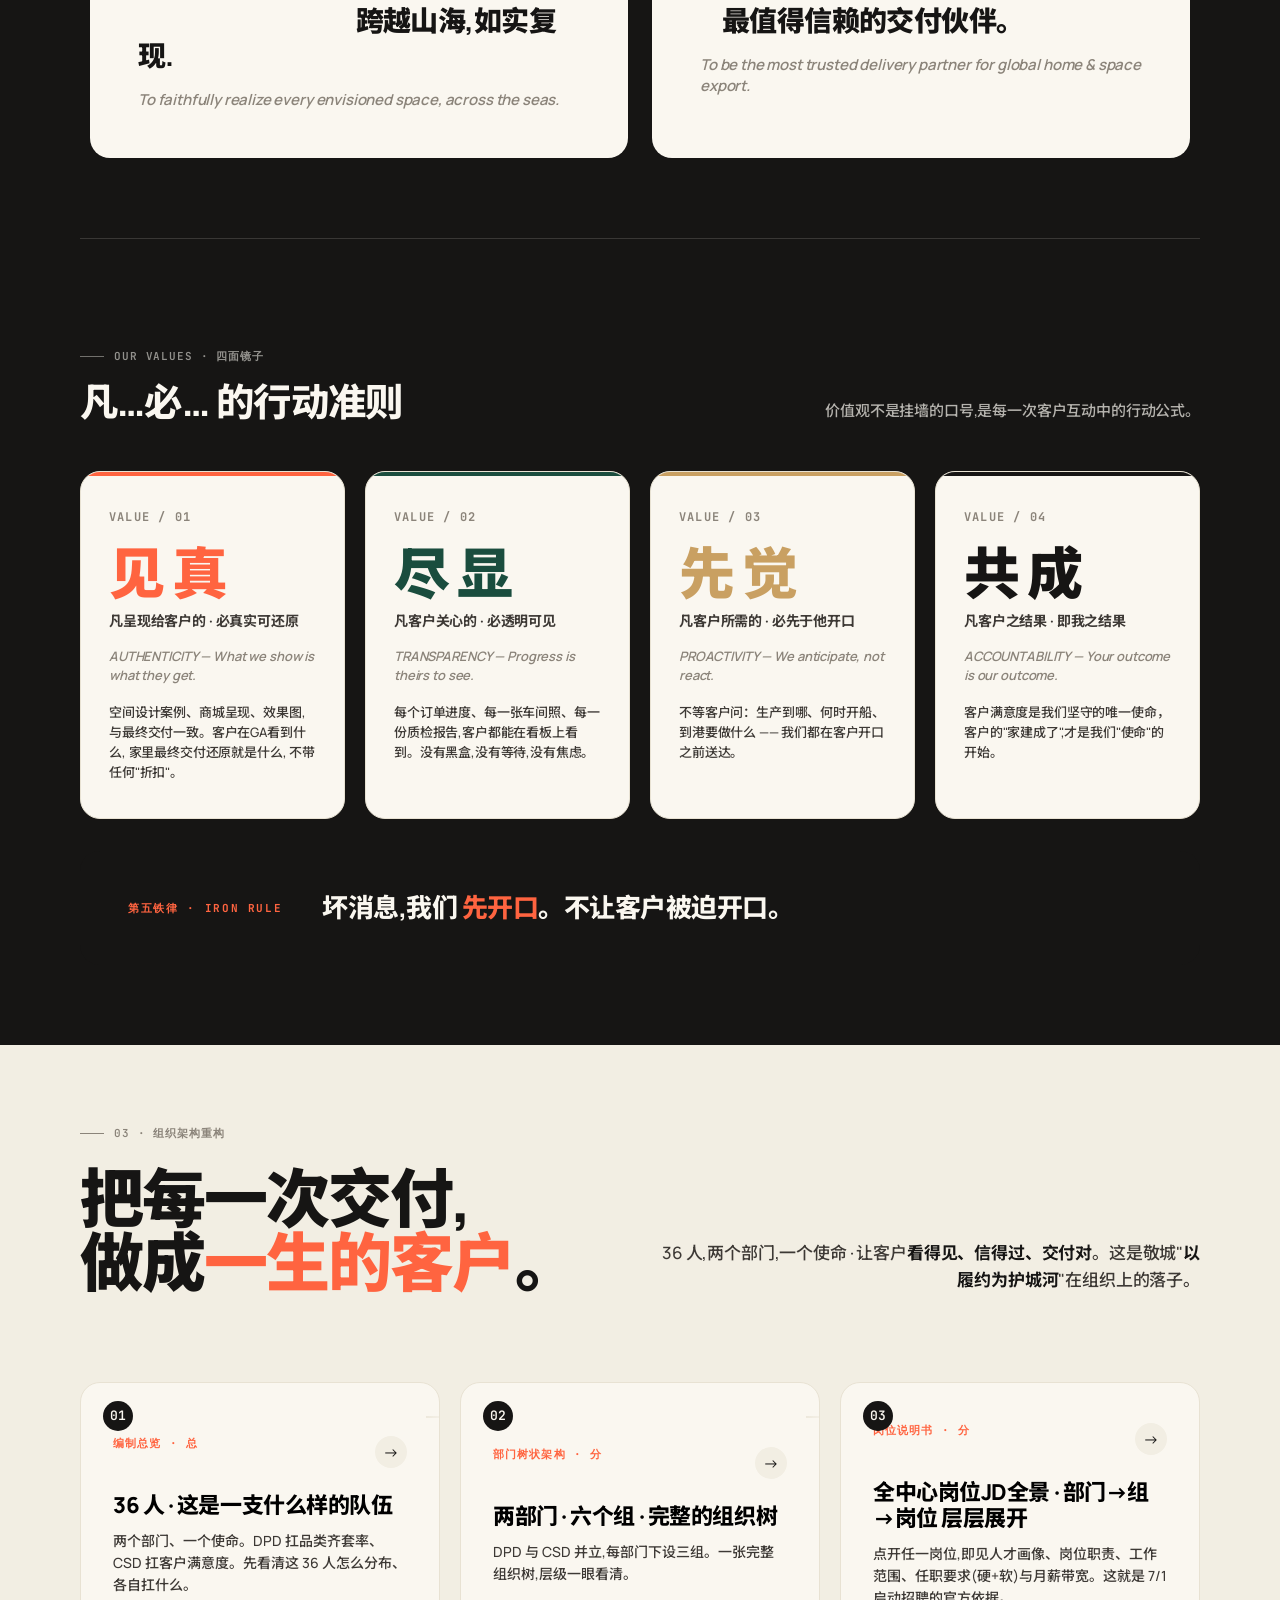
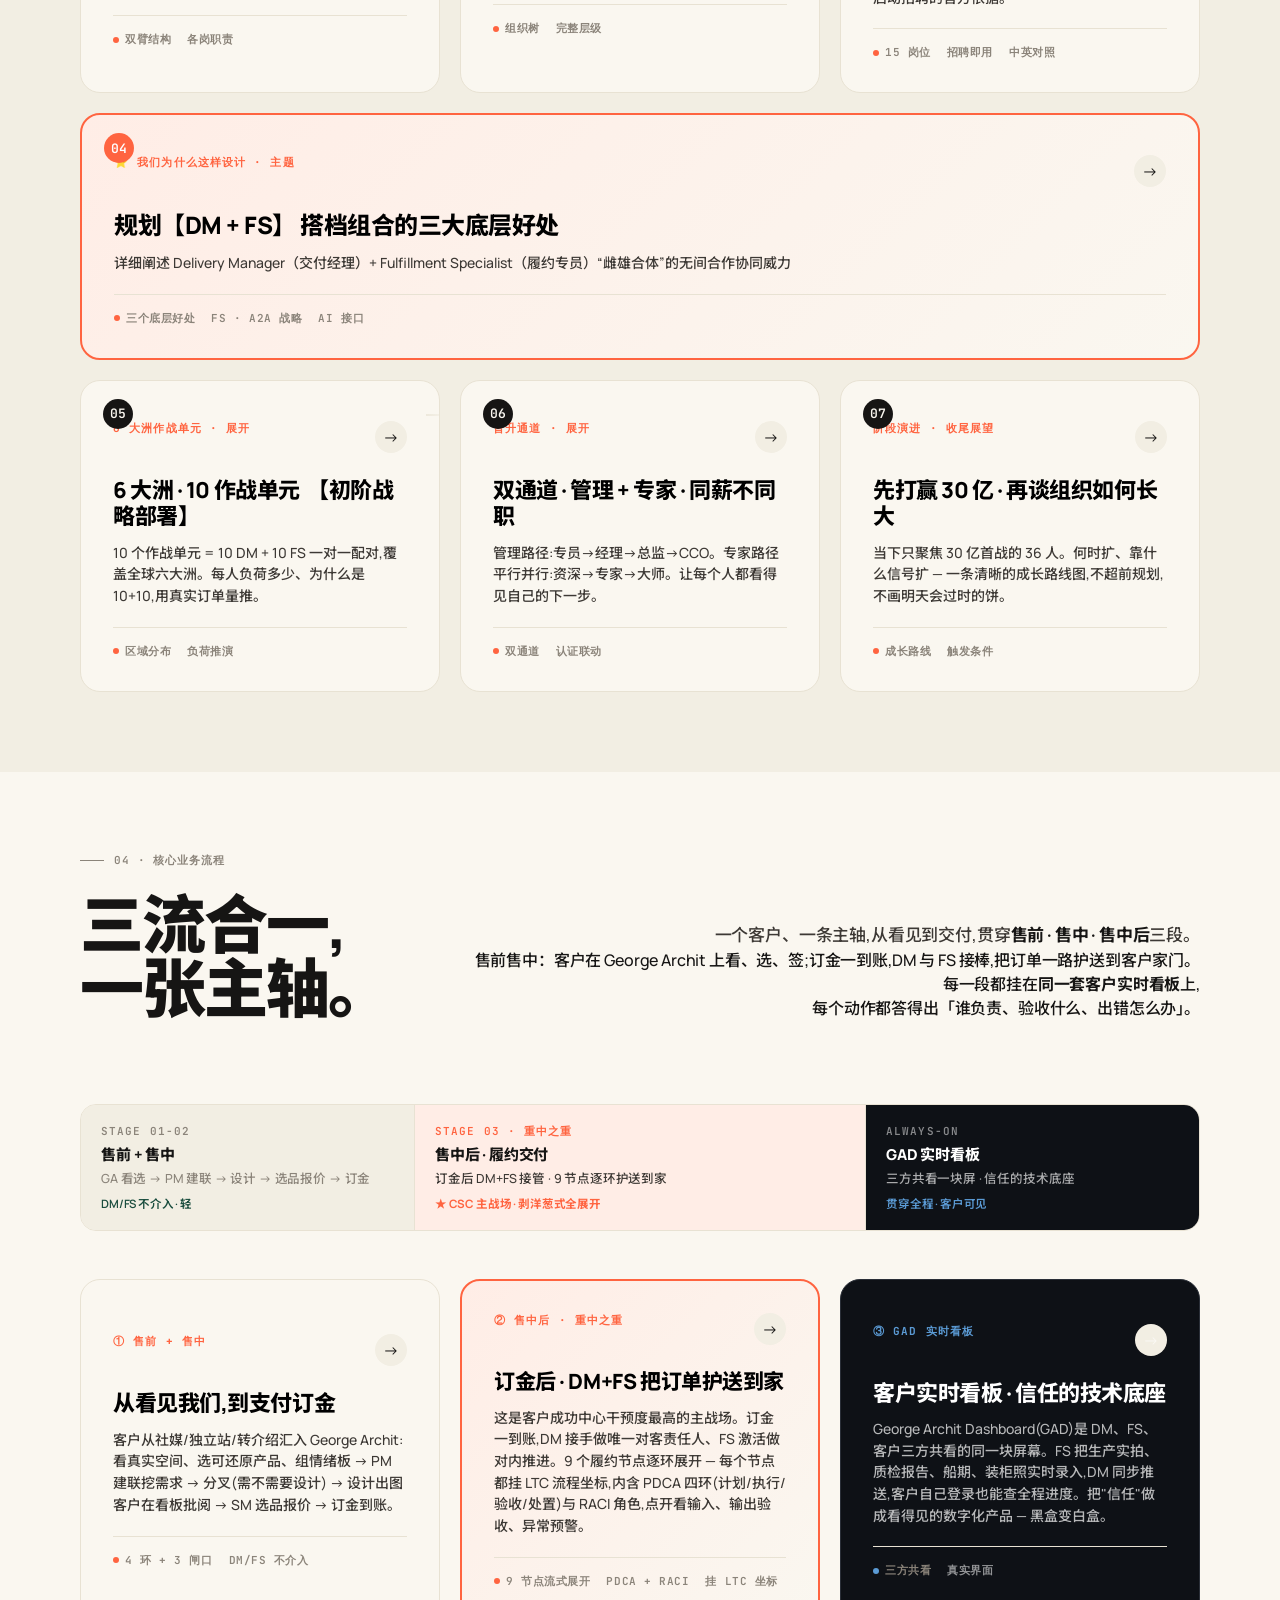
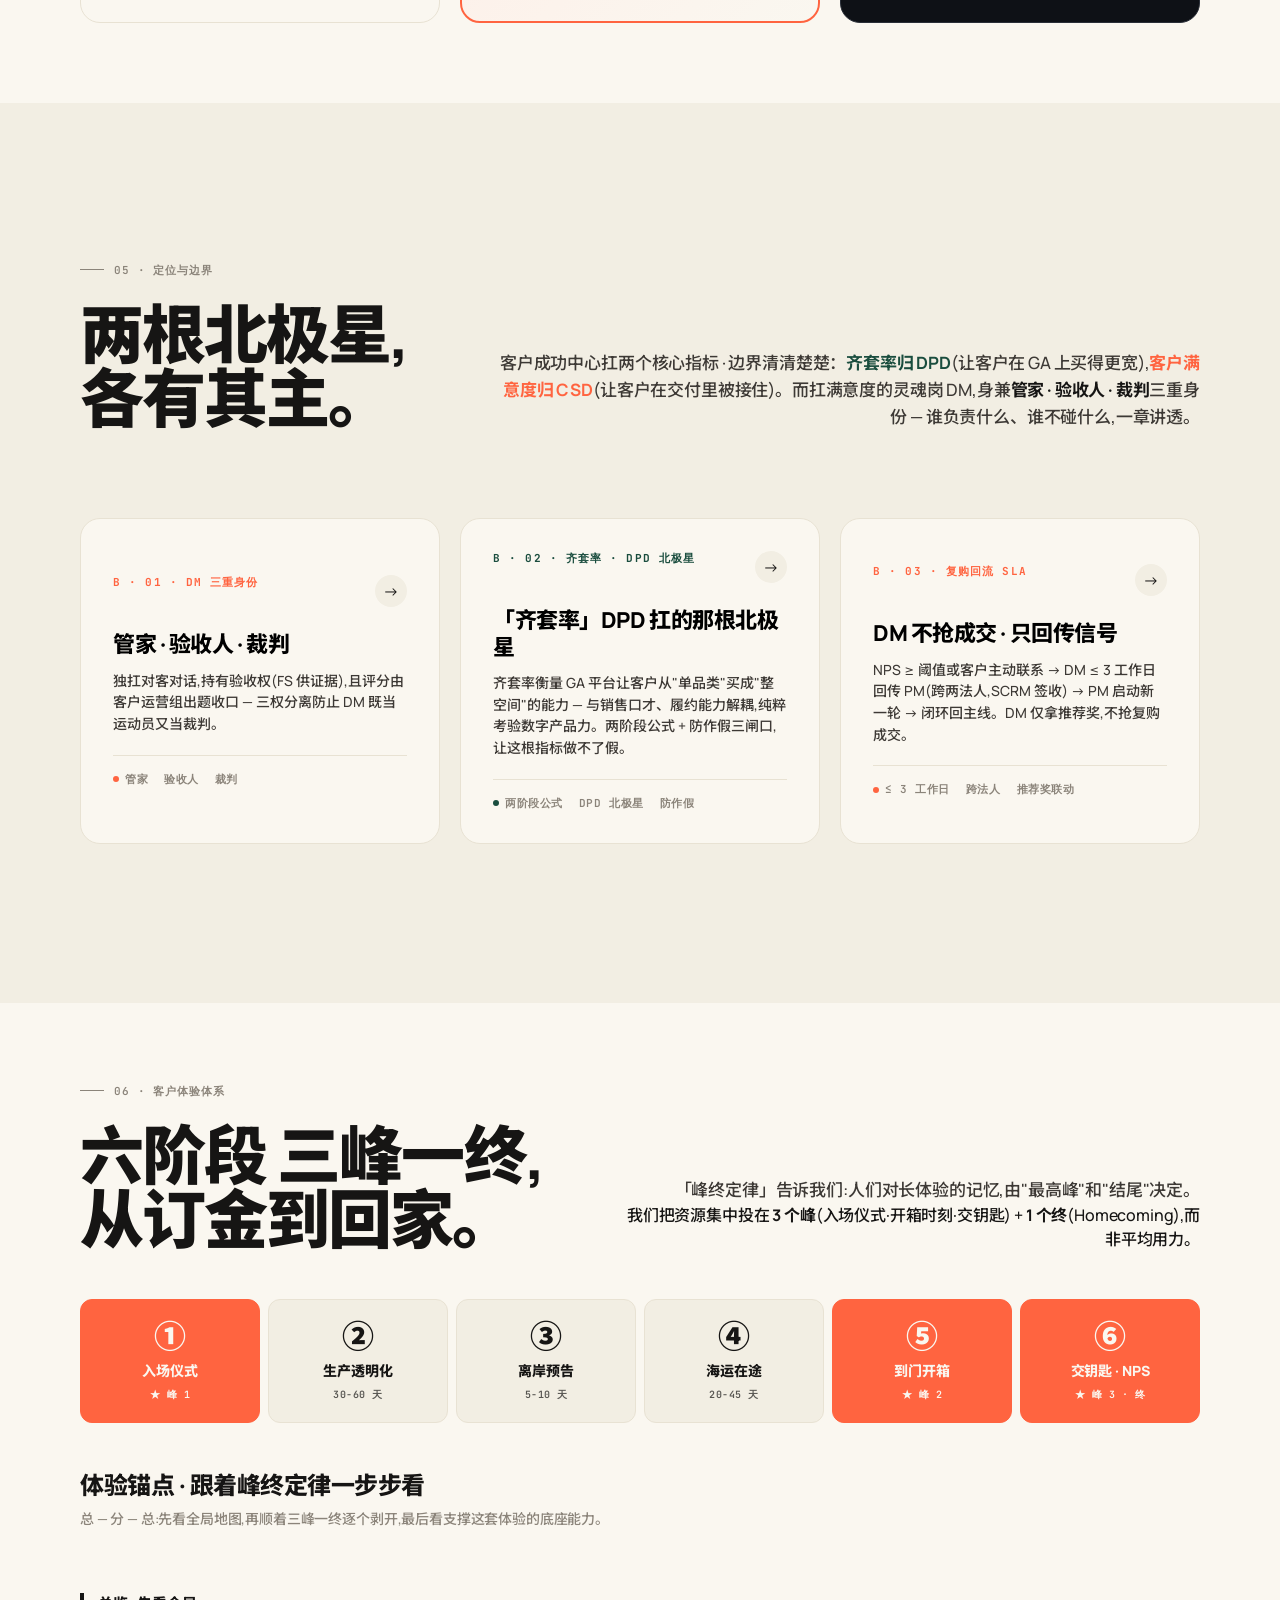
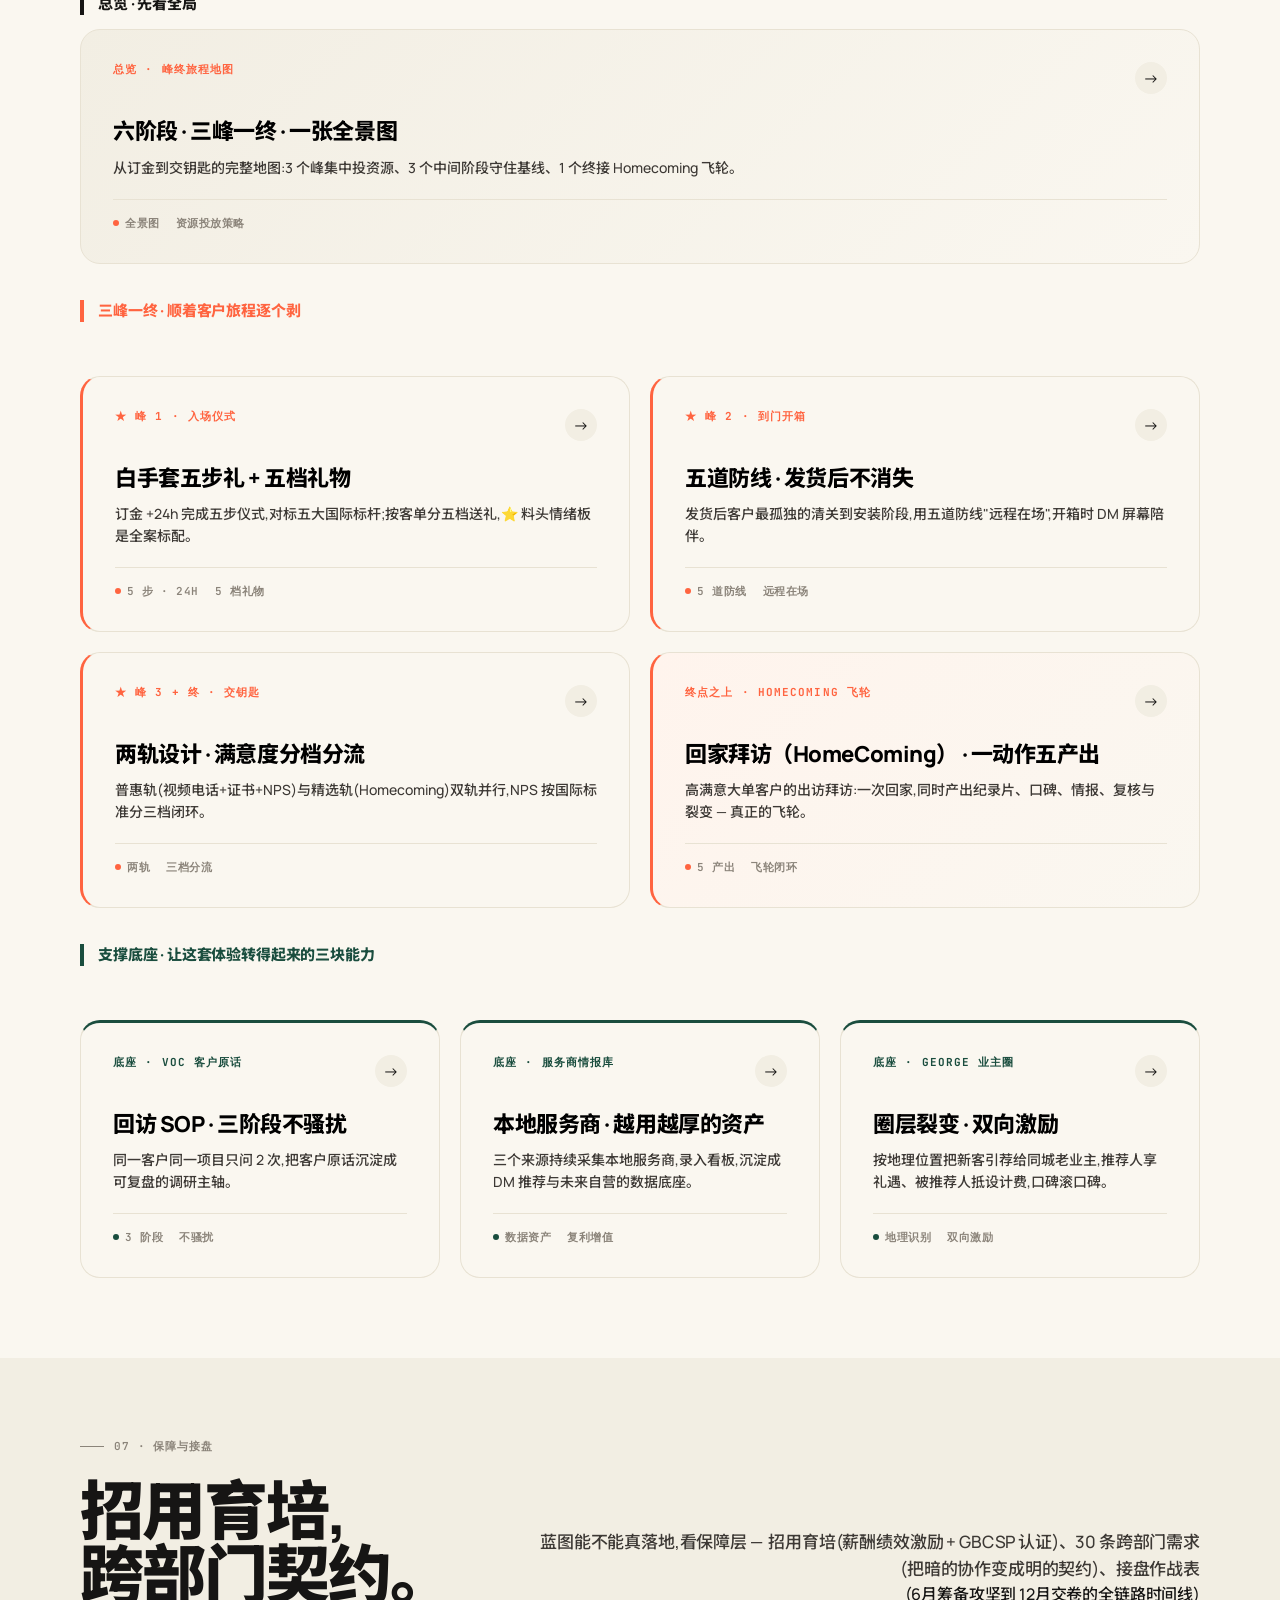
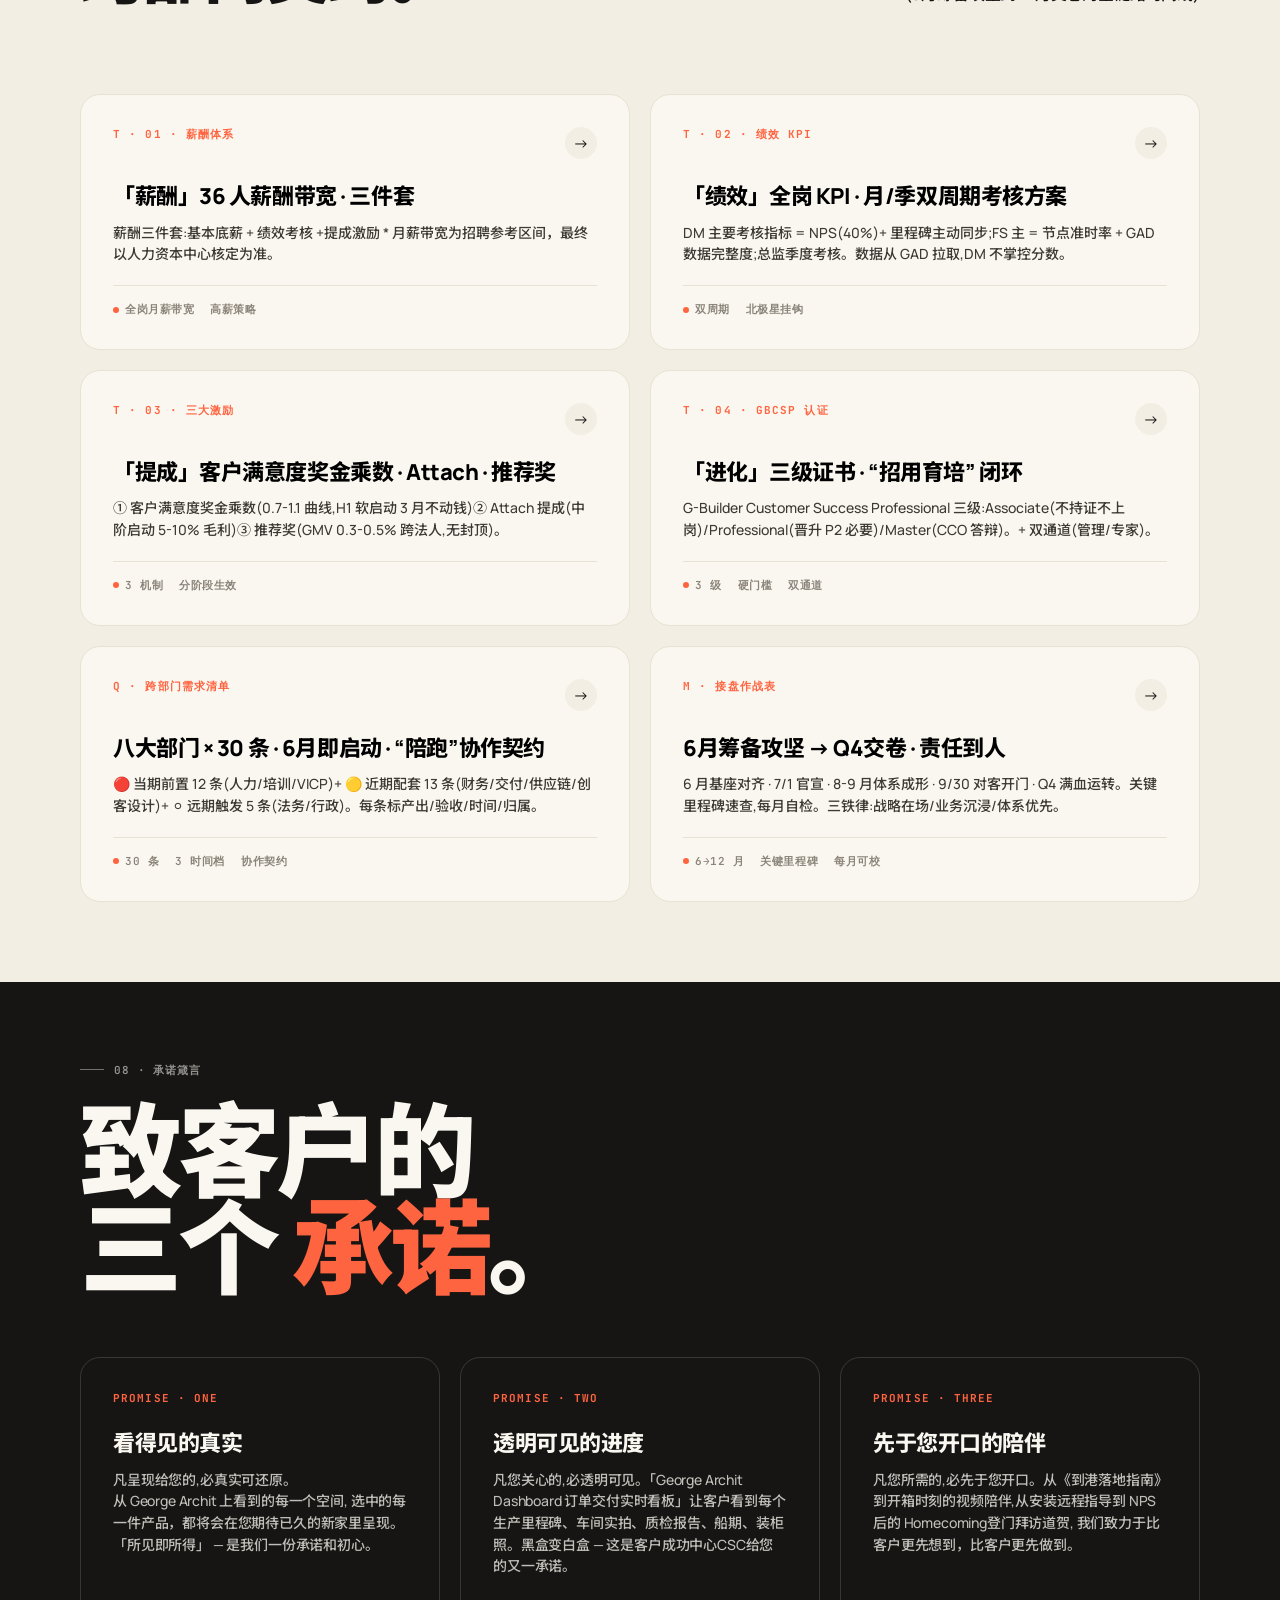
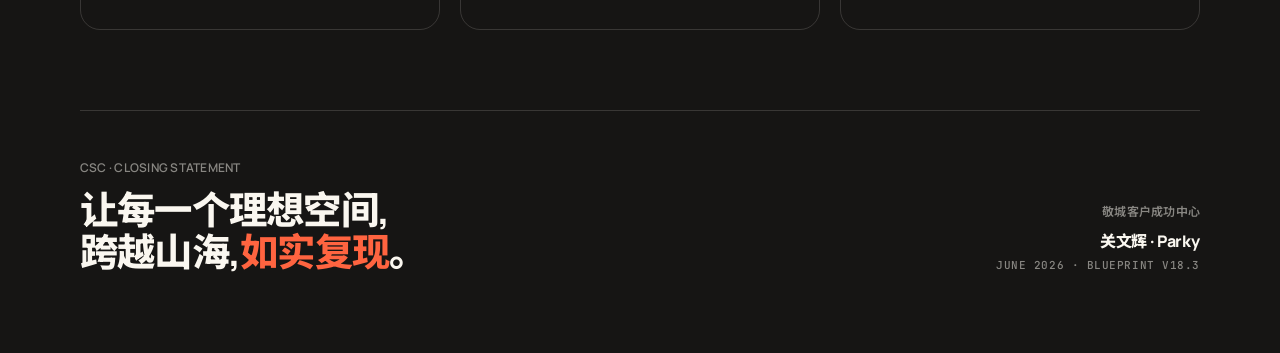
==== commit 96f508f5: "Publish CSC strategic blueprint V18.3 to GitHub Pages Co-authored-by: Cursor <cursoragent@cursor.com" ====
--- a/index.html
+++ b/index.html
@@ -1,478 +1,5153 @@
-﻿<!DOCTYPE html>
-<html lang="zh-CN">
-<head>
-  <meta charset="UTF-8" />
-  <meta name="viewport" content="width=device-width, initial-scale=1.0" />
-  <title>SCRM 2.0 功能需求文档 V0.1</title>
-  <link rel="preconnect" href="https://fonts.googleapis.com" />
-  <link href="https://fonts.googleapis.com/css2?family=Noto+Sans+SC:wght@400;500;600&display=swap" rel="stylesheet" />
-  <style>
-    :root {
-      --accent:      #2563eb;
-      --accent-bg:   #eff6ff;
-      --sidebar-w:   212px;
-      --text:        #1e2533;
-      --text-muted:  #64748b;
-      --border:      #e4e7ed;
-      --bg-page:     #f0f3f8;
-      --bg-card:     #ffffff;
-      --radius:      6px;
-      --font: 'Noto Sans SC','PingFang SC','Hiragino Sans GB','Microsoft YaHei',sans-serif;
+<!DOCTYPE html>
+<html lang="zh-CN"><head>
+<meta charset="UTF-8">
+<meta name="viewport" content="width=device-width, initial-scale=1.0">
+<title>敬城客户成功中心 CSC · 战略蓝图 2026</title>
+<link rel="preconnect" href="https://fonts.googleapis.com">
+<link rel="preconnect" href="https://fonts.gstatic.com" crossorigin="">
+<link href="https://fonts.googleapis.com/css2?family=Manrope:wght@400;500;600;700;800&amp;family=Noto+Sans+SC:wght@400;500;700;900&amp;family=JetBrains+Mono:wght@400;600&amp;display=swap" rel="stylesheet">
+<style>
+/* ========================================
+   敬城 CSC 战略蓝图 V18.3 · Design System
+   风格定位: Editorial × Bold Modern
+   参考调性: Stripe Press / Allbirds / Aesop / Notion
+   ======================================== */
+
+:root {
+  /* Color */
+  --bg: #FAF7F0;
+  --bg-warm: #F2EEE3;
+  --ink: #161514;
+  --ink-soft: #3D3935;
+  --ink-mute: #8B847A;
+  --line: #E8E2D3;
+  --line-soft: #F0EBDE;
+
+  --coral: #FF6440;
+  --coral-soft: #FFEDE6;
+  --forest: #1A4D3E;
+  --forest-soft: #E5EEEA;
+  --gold: #C9A062;
+  --gold-soft: #F5EBD6;
+
+  /* Type */
+  --font-display: 'Manrope', 'Noto Sans SC', system-ui, sans-serif;
+  --font-body: 'Manrope', 'Noto Sans SC', system-ui, sans-serif;
+  --font-mono: 'JetBrains Mono', 'SF Mono', monospace;
+
+  /* Spacing & Radius */
+  --r-sm: 8px;
+  --r-md: 12px;
+  --r-lg: 20px;
+  --r-xl: 32px;
+
+  /* Shadow */
+  --shadow-sm: 0 2px 8px rgba(22,21,20,0.04);
+  --shadow-md: 0 8px 24px rgba(22,21,20,0.08);
+  --shadow-lg: 0 24px 60px rgba(22,21,20,0.14);
+
+  /* Sidebar */
+  --sidebar-w: 280px;
+  --sidebar-collapsed-w: 0px;
+  --trigger-w: 18px;
+}
+
+* { box-sizing: border-box; margin: 0; padding: 0; }
+
+html { scroll-behavior: smooth; }
+
+body {
+  font-family: var(--font-body);
+  font-weight: 500;
+  color: var(--ink);
+  background: var(--bg);
+  line-height: 1.5;
+  -webkit-font-smoothing: antialiased;
+  letter-spacing: -0.01em;
+}
+
+/* ========================================
+   LAYOUT
+   ======================================== */
+
+.app {
+  display: flex;
+  min-height: 100vh;
+}
+
+/* Sidebar 触发条(永远在左侧贴边) */
+.sidebar-trigger {
+  position: fixed;
+  left: 0; top: 0; bottom: 0;
+  width: var(--trigger-w);
+  z-index: 98;
+  background: linear-gradient(to right, rgba(22,21,20,0.08), transparent);
+  cursor: pointer;
+  transition: background 0.2s;
+}
+.sidebar-trigger::after {
+  content: '';
+  position: absolute;
+  left: 6px;
+  top: 50%;
+  transform: translateY(-50%);
+  width: 3px;
+  height: 48px;
+  background: var(--ink);
+  border-radius: 2px;
+  opacity: 0.4;
+  transition: opacity 0.2s;
+}
+.sidebar-trigger:hover::after { opacity: 1; }
+
+/* Sidebar 隐藏伸缩 */
+.sidebar {
+  width: var(--sidebar-w);
+  position: fixed;
+  left: 0; top: 0; bottom: 0;
+  background: var(--bg-warm);
+  border-right: 1px solid var(--line);
+  padding: 32px 24px;
+  overflow-y: auto;
+  z-index: 100;
+  display: flex;
+  flex-direction: column;
+  transform: translateX(-100%);
+  transition: transform 0.32s cubic-bezier(.4,0,.2,1);
+  box-shadow: 0 0 0 rgba(0,0,0,0);
+}
+.sidebar.open,
+.sidebar:hover {
+  transform: translateX(0);
+  box-shadow: 8px 0 32px rgba(22,21,20,0.12);
+}
+/* 当鼠标 hover 在 trigger 上时,sidebar 也展开 */
+.sidebar-trigger:hover + .sidebar {
+  transform: translateX(0);
+  box-shadow: 8px 0 32px rgba(22,21,20,0.12);
+}
+
+.sidebar-brand {
+  display: flex;
+  align-items: baseline;
+  gap: 10px;
+  padding-bottom: 28px;
+  border-bottom: 1px solid var(--line);
+  margin-bottom: 28px;
+}
+
+.sidebar-brand .mark {
+  width: 32px; height: 32px;
+  background: var(--ink);
+  color: var(--bg);
+  display: inline-flex; align-items: center; justify-content: center;
+  font-family: var(--font-display);
+  font-weight: 800;
+  font-size: 16px;
+  border-radius: 8px;
+  flex-shrink: 0;
+}
+
+.sidebar-brand .name {
+  font-family: var(--font-display);
+  font-weight: 800;
+  font-size: 17px;
+  line-height: 1.2;
+  letter-spacing: -0.02em;
+}
+
+.sidebar-brand .name small {
+  display: block;
+  font-size: 11px;
+  color: var(--ink-mute);
+  font-weight: 600;
+  margin-top: 3px;
+  letter-spacing: 0.02em;
+  text-transform: uppercase;
+}
+
+.sidenav { list-style: none; flex: 1; }
+
+.sidenav > li {
+  margin-bottom: 4px;
+}
+
+.sidenav a {
+  display: flex;
+  align-items: center;
+  gap: 12px;
+  padding: 10px 12px;
+  font-family: var(--font-display);
+  font-weight: 700;
+  font-size: 14px;
+  color: var(--ink-soft);
+  text-decoration: none;
+  border-radius: var(--r-sm);
+  transition: all 0.2s;
+  letter-spacing: -0.01em;
+}
+
+.sidenav a:hover {
+  background: var(--bg);
+  color: var(--ink);
+}
+
+.sidenav a.active {
+  background: var(--ink);
+  color: var(--bg);
+}
+
+.sidenav .num {
+  font-family: var(--font-mono);
+  font-size: 11px;
+  font-weight: 600;
+  opacity: 0.6;
+  width: 28px;
+}
+
+.sidenav a.active .num { opacity: 1; }
+
+.sidebar-meta {
+  padding-top: 24px;
+  border-top: 1px solid var(--line);
+  font-size: 11px;
+  color: var(--ink-mute);
+  font-weight: 600;
+  line-height: 1.6;
+  letter-spacing: 0.02em;
+}
+
+.sidebar-meta strong {
+  color: var(--ink-soft);
+  font-weight: 800;
+  display: block;
+  margin-bottom: 4px;
+  text-transform: uppercase;
+  font-size: 10px;
+}
+
+/* Main content - 全屏宽度 */
+.main {
+  margin-left: 0;
+  flex: 1;
+  width: 100%;
+}
+
+/* Progress bar at top */
+.progress-bar {
+  position: fixed;
+  top: 0; left: 0; right: 0;
+  height: 3px;
+  background: var(--line);
+  z-index: 99;
+}
+.progress-bar .fill {
+  height: 100%;
+  background: var(--coral);
+  width: 0%;
+  transition: width 0.1s;
+}
+
+/* Section */
+.section {
+  min-height: 100vh;
+  padding: 80px 80px;
+  display: flex;
+  flex-direction: column;
+  justify-content: center;
+  position: relative;
+}
+
+.section.dark {
+  background: var(--ink);
+  color: var(--bg);
+}
+
+.section.warm {
+  background: var(--bg-warm);
+}
+
+.section-tag {
+  display: inline-flex;
+  align-items: center;
+  gap: 10px;
+  font-family: var(--font-mono);
+  font-size: 11px;
+  font-weight: 600;
+  color: var(--ink-mute);
+  letter-spacing: 0.08em;
+  text-transform: uppercase;
+  margin-bottom: 24px;
+}
+
+.section-tag::before {
+  content: '';
+  width: 24px;
+  height: 1px;
+  background: var(--ink-mute);
+}
+
+.section.dark .section-tag { color: rgba(250,247,240,0.55); }
+.section.dark .section-tag::before { background: rgba(250,247,240,0.4); }
+
+/* Typography */
+.display-1 {
+  font-family: var(--font-display);
+  font-weight: 900;
+  font-size: clamp(56px, 8vw, 120px);
+  line-height: 0.95;
+  letter-spacing: -0.04em;
+}
+
+.display-2 {
+  font-family: var(--font-display);
+  font-weight: 900;
+  font-size: clamp(40px, 5vw, 72px);
+  line-height: 1;
+  letter-spacing: -0.03em;
+}
+
+.display-3 {
+  font-family: var(--font-display);
+  font-weight: 800;
+  font-size: clamp(28px, 3vw, 44px);
+  line-height: 1.1;
+  letter-spacing: -0.02em;
+}
+
+.heading-1 {
+  font-family: var(--font-display);
+  font-weight: 800;
+  font-size: 24px;
+  line-height: 1.2;
+  letter-spacing: -0.02em;
+}
+
+.heading-2 {
+  font-family: var(--font-display);
+  font-weight: 700;
+  font-size: 18px;
+  line-height: 1.3;
+  letter-spacing: -0.01em;
+}
+
+.lead {
+  font-size: 22px;
+  font-weight: 500;
+  line-height: 1.45;
+  color: var(--ink-soft);
+  letter-spacing: -0.01em;
+}
+
+.body-lg {
+  font-size: 17px;
+  font-weight: 500;
+  line-height: 1.6;
+  color: var(--ink-soft);
+}
+
+.body {
+  font-size: 15px;
+  font-weight: 500;
+  line-height: 1.6;
+  color: var(--ink-soft);
+}
+
+.caption {
+  font-size: 12px;
+  font-weight: 600;
+  color: var(--ink-mute);
+  letter-spacing: 0.02em;
+  text-transform: uppercase;
+}
+
+.mono {
+  font-family: var(--font-mono);
+  font-feature-settings: "tnum" on;
+}
+
+/* ========================================
+   COVER (Slide 1)
+   ======================================== */
+.cover {
+  background: var(--bg);
+  position: relative;
+  overflow: hidden;
+}
+
+.cover-grid {
+  display: grid;
+  grid-template-columns: 1fr 1fr;
+  gap: 80px;
+  align-items: center;
+  width: 100%;
+  z-index: 2;
+  position: relative;
+}
+
+.cover-left .doc-no {
+  font-family: var(--font-mono);
+  font-size: 12px;
+  font-weight: 600;
+  color: var(--ink-mute);
+  letter-spacing: 0.1em;
+  margin-bottom: 60px;
+}
+
+.cover-left .doc-no::before {
+  content: '';
+  display: inline-block;
+  width: 32px;
+  height: 1px;
+  background: var(--ink-mute);
+  vertical-align: middle;
+  margin-right: 12px;
+}
+
+.cover-title {
+  font-family: var(--font-display);
+  font-weight: 900;
+  font-size: clamp(64px, 8vw, 112px);
+  line-height: 0.92;
+  letter-spacing: -0.05em;
+  color: var(--ink);
+  margin-bottom: 24px;
+}
+
+.cover-title .accent {
+  color: var(--coral);
+  display: inline-block;
+}
+
+.cover-title .en {
+  font-family: var(--font-display);
+  font-weight: 700;
+  font-size: 0.42em;
+  font-style: italic;
+  color: var(--ink-mute);
+  display: block;
+  margin-top: 12px;
+  letter-spacing: -0.02em;
+}
+
+.cover-sub {
+  font-size: 20px;
+  font-weight: 600;
+  line-height: 1.5;
+  color: var(--ink-soft);
+  max-width: 540px;
+  margin-bottom: 56px;
+  letter-spacing: -0.01em;
+}
+
+.cover-meta {
+  display: flex;
+  gap: 48px;
+  padding-top: 32px;
+  border-top: 1px solid var(--line);
+}
+
+.cover-meta .item .label {
+  font-family: var(--font-mono);
+  font-size: 11px;
+  font-weight: 600;
+  color: var(--ink-mute);
+  letter-spacing: 0.1em;
+  text-transform: uppercase;
+  margin-bottom: 8px;
+}
+
+.cover-meta .item .value {
+  font-family: var(--font-display);
+  font-weight: 800;
+  font-size: 18px;
+  color: var(--ink);
+  letter-spacing: -0.01em;
+}
+
+/* Cover Right: 大数字/几何装饰 */
+.cover-right {
+  position: relative;
+  height: 600px;
+  display: flex;
+  flex-direction: column;
+  justify-content: space-between;
+}
+
+.cover-stat {
+  background: var(--ink);
+  color: var(--bg);
+  border-radius: var(--r-lg);
+  padding: 40px;
+  position: relative;
+  overflow: hidden;
+}
+
+.cover-stat .num {
+  font-family: var(--font-display);
+  font-weight: 900;
+  font-size: 96px;
+  line-height: 0.9;
+  letter-spacing: -0.04em;
+  margin-bottom: 8px;
+}
+
+.cover-stat .num .unit {
+  font-size: 0.35em;
+  font-weight: 700;
+  color: rgba(250,247,240,0.6);
+  margin-left: 4px;
+}
+
+.cover-stat .label {
+  font-family: var(--font-display);
+  font-weight: 700;
+  font-size: 15px;
+  color: rgba(250,247,240,0.85);
+  letter-spacing: -0.01em;
+}
+
+.cover-grid-stats {
+  display: grid;
+  grid-template-columns: 1fr 1fr;
+  gap: 16px;
+}
+
+.cover-stat-sm {
+  background: var(--bg-warm);
+  border: 1px solid var(--line);
+  border-radius: var(--r-md);
+  padding: 24px;
+}
+
+.cover-stat-sm .num {
+  font-family: var(--font-display);
+  font-weight: 900;
+  font-size: 40px;
+  line-height: 1;
+  letter-spacing: -0.03em;
+  color: var(--coral);
+  margin-bottom: 8px;
+}
+
+.cover-stat-sm .num.dark { color: var(--ink); }
+
+.cover-stat-sm .label {
+  font-size: 13px;
+  font-weight: 700;
+  color: var(--ink-soft);
+  letter-spacing: -0.01em;
+}
+
+/* Cover decorative grid */
+.cover::before {
+  content: '';
+  position: absolute;
+  inset: 0;
+  background-image: radial-gradient(circle, rgba(22,21,20,0.04) 1px, transparent 1px);
+  background-size: 24px 24px;
+  pointer-events: none;
+  z-index: 1;
+}
+
+/* ========================================
+   FOREWORD / 序
+   ======================================== */
+.foreword .content {
+  max-width: 880px;
+}
+
+.foreword .lead-quote {
+  font-family: var(--font-display);
+  font-weight: 800;
+  font-size: clamp(28px, 3vw, 40px);
+  line-height: 1.25;
+  letter-spacing: -0.02em;
+  color: var(--ink);
+  margin-bottom: 48px;
+  position: relative;
+  padding-left: 32px;
+}
+
+.foreword .lead-quote::before {
+  content: '';
+  position: absolute;
+  left: 0; top: 0; bottom: 0;
+  width: 4px;
+  background: var(--coral);
+  border-radius: 2px;
+}
+
+.foreword-grid {
+  display: grid;
+  grid-template-columns: repeat(3, 1fr);
+  gap: 24px;
+  margin-top: 64px;
+}
+
+.foreword-pillar {
+  padding: 32px;
+  background: var(--bg-warm);
+  border-radius: var(--r-lg);
+  border: 1px solid var(--line);
+  transition: all 0.3s;
+}
+
+.foreword-pillar:hover {
+  transform: translateY(-4px);
+  box-shadow: var(--shadow-md);
+}
+
+.foreword-pillar .num {
+  font-family: var(--font-mono);
+  font-size: 11px;
+  font-weight: 600;
+  color: var(--coral);
+  letter-spacing: 0.1em;
+  margin-bottom: 16px;
+}
+
+.foreword-pillar .title {
+  font-family: var(--font-display);
+  font-weight: 800;
+  font-size: 22px;
+  line-height: 1.2;
+  margin-bottom: 12px;
+  letter-spacing: -0.02em;
+}
+
+.foreword-pillar .desc {
+  font-size: 14px;
+  font-weight: 500;
+  color: var(--ink-soft);
+  line-height: 1.5;
+}
+
+/* ========================================
+   SOUL / 魂 模块
+   ======================================== */
+.soul-hero {
+  text-align: center;
+  padding: 60px 0;
+}
+
+.soul-hero .label {
+  font-family: var(--font-mono);
+  font-size: 12px;
+  font-weight: 600;
+  color: rgba(250,247,240,0.5);
+  letter-spacing: 0.15em;
+  margin-bottom: 32px;
+  text-transform: uppercase;
+}
+
+.soul-slogan-zh {
+  font-family: var(--font-display);
+  font-weight: 900;
+  font-size: clamp(48px, 6.5vw, 96px);
+  line-height: 1;
+  letter-spacing: -0.04em;
+  color: var(--bg);
+  margin-bottom: 24px;
+}
+
+.soul-slogan-zh .em {
+  color: var(--coral);
+}
+
+.soul-slogan-en {
+  font-family: var(--font-display);
+  font-weight: 700;
+  font-style: italic;
+  font-size: clamp(20px, 2.2vw, 32px);
+  color: rgba(250,247,240,0.75);
+  letter-spacing: -0.02em;
+}
+
+.mv-grid {
+  display: grid;
+  grid-template-columns: 1fr 1fr;
+  gap: 24px;
+  margin-top: 60px;
+  max-width: 1100px;
+  margin-left: auto;
+  margin-right: auto;
+}
+
+.mv-card {
+  background: var(--bg);
+  color: var(--ink);
+  border-radius: var(--r-lg);
+  padding: 48px;
+}
+
+.mv-card .tag {
+  font-family: var(--font-mono);
+  font-size: 11px;
+  font-weight: 700;
+  color: var(--coral);
+  letter-spacing: 0.1em;
+  margin-bottom: 20px;
+  text-transform: uppercase;
+}
+
+.mv-card .title-zh {
+  font-family: var(--font-display);
+  font-weight: 900;
+  font-size: 28px;
+  line-height: 1.25;
+  letter-spacing: -0.02em;
+  margin-bottom: 16px;
+}
+
+.mv-card .title-en {
+  font-family: var(--font-display);
+  font-weight: 600;
+  font-style: italic;
+  font-size: 15px;
+  color: var(--ink-mute);
+  line-height: 1.4;
+}
+
+/* Values - 四面镜子 + 第五铁律 */
+.values-block .header {
+  display: flex;
+  justify-content: space-between;
+  align-items: flex-end;
+  margin-bottom: 48px;
+}
+
+.values-grid {
+  display: grid;
+  grid-template-columns: repeat(4, 1fr);
+  gap: 20px;
+  margin-bottom: 32px;
+}
+
+.value-card {
+  background: var(--bg);
+  border-radius: var(--r-lg);
+  padding: 36px 28px;
+  border: 1px solid var(--line);
+  position: relative;
+  overflow: hidden;
+  transition: all 0.3s;
+}
+
+.value-card::before {
+  content: '';
+  position: absolute;
+  top: 0; left: 0; right: 0;
+  height: 4px;
+  background: var(--coral);
+}
+
+.value-card:nth-child(2)::before { background: var(--forest); }
+.value-card:nth-child(3)::before { background: var(--gold); }
+.value-card:nth-child(4)::before { background: var(--ink); }
+
+.value-card:hover {
+  transform: translateY(-6px);
+  box-shadow: var(--shadow-md);
+}
+
+.value-card .num {
+  font-family: var(--font-mono);
+  font-size: 12px;
+  font-weight: 700;
+  color: var(--ink-mute);
+  letter-spacing: 0.1em;
+  margin-bottom: 20px;
+}
+
+.value-card .formula {
+  font-family: var(--font-display);
+  margin-bottom: 16px;
+  display: flex;
+  flex-direction: column;
+  gap: 12px;
+}
+
+.value-card .formula .key {
+  display: block;
+  font-size: 56px;
+  color: var(--coral);
+  font-weight: 900;
+  line-height: 0.95;
+  letter-spacing: -0.04em;
+}
+
+.value-card .formula .pre {
+  font-family: var(--font-display);
+  font-weight: 700;
+  font-size: 14px;
+  color: var(--ink-soft);
+  letter-spacing: -0.01em;
+  line-height: 1.4;
+}
+
+.value-card:nth-child(2) .formula .key { color: var(--forest); }
+.value-card:nth-child(3) .formula .key { color: var(--gold); }
+.value-card:nth-child(4) .formula .key { color: var(--ink); }
+
+.value-card .en {
+  font-family: var(--font-display);
+  font-weight: 600;
+  font-style: italic;
+  font-size: 13px;
+  color: var(--ink-mute);
+  margin-bottom: 16px;
+  letter-spacing: -0.01em;
+}
+
+.value-card .desc {
+  font-size: 13px;
+  font-weight: 500;
+  color: var(--ink-soft);
+  line-height: 1.55;
+}
+
+.iron-rule {
+  background: var(--ink);
+  color: var(--bg);
+  border-radius: var(--r-lg);
+  padding: 40px 48px;
+  display: flex;
+  align-items: center;
+  gap: 40px;
+}
+
+.iron-rule .tag {
+  font-family: var(--font-mono);
+  font-size: 11px;
+  font-weight: 700;
+  color: var(--coral);
+  letter-spacing: 0.15em;
+  text-transform: uppercase;
+  flex-shrink: 0;
+}
+
+.iron-rule .text {
+  font-family: var(--font-display);
+  font-weight: 800;
+  font-size: 26px;
+  line-height: 1.3;
+  letter-spacing: -0.02em;
+  flex: 1;
+}
+
+.iron-rule .text em {
+  font-style: normal;
+  color: var(--coral);
+}
+
+/* ========================================
+   CARDS / 卡片网格 通用样式
+   ======================================== */
+.card-grid {
+  display: grid;
+  gap: 20px;
+  margin-top: 40px;
+}
+
+.card-grid.cols-3 { grid-template-columns: repeat(3, 1fr); }
+.card-grid.cols-2 { grid-template-columns: repeat(2, 1fr); }
+.card-grid.cols-4 { grid-template-columns: repeat(4, 1fr); }
+
+.anchor-card {
+  background: var(--bg);
+  border: 1px solid var(--line);
+  border-radius: var(--r-lg);
+  padding: 32px;
+  cursor: pointer;
+  transition: all 0.3s cubic-bezier(.4,0,.2,1);
+  position: relative;
+  overflow: hidden;
+  text-align: left;
+  font-family: inherit;
+  width: 100%;
+}
+
+.anchor-card:hover {
+  transform: translateY(-6px);
+  box-shadow: var(--shadow-lg);
+  border-color: var(--ink);
+}
+
+.anchor-card .head {
+  display: flex;
+  justify-content: space-between;
+  align-items: flex-start;
+  margin-bottom: 24px;
+}
+
+.anchor-card .key {
+  font-family: var(--font-mono);
+  font-size: 11px;
+  font-weight: 700;
+  color: var(--coral);
+  letter-spacing: 0.1em;
+  text-transform: uppercase;
+}
+
+.anchor-card .arrow {
+  width: 32px; height: 32px;
+  border-radius: 50%;
+  background: var(--bg-warm);
+  display: flex; align-items: center; justify-content: center;
+  font-size: 16px;
+  color: var(--ink);
+  transition: all 0.3s;
+}
+
+.anchor-card:hover .arrow {
+  background: var(--coral);
+  color: var(--bg);
+  transform: rotate(-45deg);
+}
+
+.anchor-card .title {
+  font-family: var(--font-display);
+  font-weight: 800;
+  font-size: 22px;
+  line-height: 1.2;
+  letter-spacing: -0.02em;
+  margin-bottom: 12px;
+}
+
+.anchor-card .desc {
+  font-size: 14px;
+  font-weight: 500;
+  color: var(--ink-soft);
+  line-height: 1.55;
+  margin-bottom: 20px;
+}
+
+.anchor-card .meta {
+  display: flex;
+  gap: 16px;
+  padding-top: 16px;
+  border-top: 1px solid var(--line);
+  font-family: var(--font-mono);
+  font-size: 11px;
+  font-weight: 600;
+  color: var(--ink-mute);
+  letter-spacing: 0.05em;
+  text-transform: uppercase;
+}
+
+.anchor-card .meta .item {
+  display: flex;
+  align-items: center;
+  gap: 6px;
+}
+
+.anchor-card .meta .dot {
+  width: 6px; height: 6px;
+  background: var(--coral);
+  border-radius: 50%;
+}
+
+/* ========================================
+   MODAL / 详情弹层
+   ======================================== */
+.modal-backdrop {
+  position: fixed;
+  inset: 0;
+  background: rgba(22,21,20,0.6);
+  backdrop-filter: blur(8px);
+  z-index: 200;
+  opacity: 0;
+  visibility: hidden;
+  transition: all 0.3s;
+}
+
+.modal-backdrop.active {
+  opacity: 1;
+  visibility: visible;
+}
+
+.modal {
+  position: fixed;
+  top: 50%;
+  left: 50%;
+  transform: translate(-50%, -50%) scale(0.96);
+  width: min(1100px, 92vw);
+  max-height: 90vh;
+  background: var(--bg);
+  border-radius: var(--r-xl);
+  z-index: 201;
+  opacity: 0;
+  visibility: hidden;
+  transition: all 0.3s cubic-bezier(.4,0,.2,1);
+  overflow: hidden;
+  display: flex;
+  flex-direction: column;
+  box-shadow: 0 40px 100px rgba(0,0,0,0.3);
+}
+
+.modal.active {
+  opacity: 1;
+  visibility: visible;
+  transform: translate(-50%, -50%) scale(1);
+}
+
+.modal-header {
+  padding: 28px 40px;
+  border-bottom: 1px solid var(--line);
+  display: flex;
+  justify-content: space-between;
+  align-items: flex-start;
+  flex-shrink: 0;
+  background: var(--bg);
+}
+
+.modal-header .key {
+  font-family: var(--font-mono);
+  font-size: 11px;
+  font-weight: 700;
+  color: var(--coral);
+  letter-spacing: 0.1em;
+  margin-bottom: 8px;
+  text-transform: uppercase;
+}
+
+.modal-header .title {
+  font-family: var(--font-display);
+  font-weight: 800;
+  font-size: 28px;
+  line-height: 1.2;
+  letter-spacing: -0.02em;
+}
+
+.modal-close {
+  width: 44px; height: 44px;
+  border-radius: 50%;
+  background: var(--bg-warm);
+  border: none;
+  cursor: pointer;
+  display: flex; align-items: center; justify-content: center;
+  font-size: 22px;
+  color: var(--ink);
+  transition: all 0.2s;
+  flex-shrink: 0;
+  font-family: inherit;
+}
+
+.modal-close:hover {
+  background: var(--coral);
+  color: var(--bg);
+  transform: rotate(90deg);
+}
+
+.modal-body {
+  padding: 40px;
+  overflow-y: auto;
+  flex: 1;
+  font-size: 15px;
+  font-weight: 500;
+  line-height: 1.65;
+  color: var(--ink-soft);
+}
+
+.modal-body h3 {
+  font-family: var(--font-display);
+  font-weight: 800;
+  font-size: 20px;
+  color: var(--ink);
+  margin-top: 32px;
+  margin-bottom: 12px;
+  letter-spacing: -0.02em;
+}
+
+.modal-body h3:first-child { margin-top: 0; }
+
+.modal-body h4 {
+  font-family: var(--font-display);
+  font-weight: 700;
+  font-size: 15px;
+  color: var(--ink);
+  margin-top: 20px;
+  margin-bottom: 8px;
+  letter-spacing: -0.01em;
+}
+
+.modal-body p { margin-bottom: 12px; }
+.modal-body ul { padding-left: 22px; margin-bottom: 16px; }
+.modal-body ul li { margin-bottom: 6px; }
+.modal-body strong { color: var(--ink); font-weight: 700; }
+
+.modal-body .callout {
+  background: var(--coral-soft);
+  border-left: 4px solid var(--coral);
+  padding: 20px 24px;
+  border-radius: var(--r-md);
+  margin: 20px 0;
+  font-size: 14px;
+}
+
+.modal-body .callout.forest {
+  background: var(--forest-soft);
+  border-color: var(--forest);
+}
+
+.modal-body .callout.gold {
+  background: var(--gold-soft);
+  border-color: var(--gold);
+}
+
+.modal-body .data-row {
+  display: grid;
+  grid-template-columns: 200px 1fr;
+  gap: 24px;
+  padding: 14px 0;
+  border-bottom: 1px solid var(--line-soft);
+  font-size: 14px;
+}
+
+.modal-body .data-row:last-child { border-bottom: 0; }
+
+.modal-body .data-row .label {
+  font-family: var(--font-display);
+  font-weight: 700;
+  color: var(--ink);
+}
+
+.modal-body .table {
+  width: 100%;
+  border-collapse: collapse;
+  font-size: 13px;
+  margin: 16px 0;
+}
+
+.modal-body .table th {
+  text-align: left;
+  padding: 10px 14px;
+  background: var(--bg-warm);
+  font-family: var(--font-display);
+  font-weight: 700;
+  font-size: 12px;
+  color: var(--ink);
+  border-bottom: 2px solid var(--ink);
+  letter-spacing: -0.01em;
+}
+
+.modal-body .table td {
+  padding: 12px 14px;
+  border-bottom: 1px solid var(--line-soft);
+  vertical-align: top;
+}
+
+.modal-body .table tr:last-child td { border-bottom: 0; }
+
+.modal-body .tabs {
+  display: flex;
+  gap: 4px;
+  margin-bottom: 24px;
+  padding: 4px;
+  background: var(--bg-warm);
+  border-radius: var(--r-md);
+}
+
+.modal-body .tab {
+  flex: 1;
+  padding: 10px 16px;
+  background: transparent;
+  border: none;
+  cursor: pointer;
+  font-family: var(--font-display);
+  font-weight: 700;
+  font-size: 13px;
+  color: var(--ink-soft);
+  border-radius: var(--r-sm);
+  transition: all 0.2s;
+}
+
+.modal-body .tab.active {
+  background: var(--ink);
+  color: var(--bg);
+}
+
+.tab-content { display: none; }
+.tab-content.active { display: block; }
+
+/* Journey Strip / 六阶段时间轴 */
+.journey-step {
+  background: var(--bg-warm);
+  border: 1px solid var(--line);
+  border-radius: var(--r-md);
+  padding: 20px 16px;
+  text-align: center;
+  transition: all 0.3s;
+}
+.journey-step:hover { transform: translateY(-4px); box-shadow: var(--shadow-md); }
+.journey-step.peak {
+  background: var(--coral);
+  color: var(--bg);
+  border-color: var(--coral);
+}
+.journey-step .num {
+  font-family: var(--font-display);
+  font-weight: 900;
+  font-size: 32px;
+  line-height: 1;
+  margin-bottom: 8px;
+}
+.journey-step .name {
+  font-family: var(--font-display);
+  font-weight: 800;
+  font-size: 14px;
+  margin-bottom: 6px;
+  letter-spacing: -0.01em;
+}
+.journey-step .tag {
+  font-family: var(--font-mono);
+  font-size: 10px;
+  font-weight: 600;
+  letter-spacing: 0.05em;
+  opacity: 0.7;
+  text-transform: uppercase;
+}
+.journey-step.peak .tag { opacity: 1; }
+
+/* ========================================
+   UTIL
+   ======================================== */
+.text-coral { color: var(--coral); }
+.text-forest { color: var(--forest); }
+.text-gold { color: var(--gold); }
+.text-mute { color: var(--ink-mute); }
+
+.divider {
+  height: 1px;
+  background: var(--line);
+  margin: 40px 0;
+  border: 0;
+}
+
+.section-title-row {
+  display: flex;
+  justify-content: space-between;
+  align-items: flex-end;
+  margin-bottom: 48px;
+  gap: 80px;
+}
+
+.section-title-row .left { flex: 0 0 auto; max-width: 60%; }
+.section-title-row .right { flex: 1; text-align: right; }
+
+@media (max-width: 1024px) {
+  .sidebar { transform: translateX(-100%); transition: transform 0.3s; }
+  .main { margin-left: 0; width: 100%; }
+  .section { padding: 60px 32px; }
+  .cover-grid { grid-template-columns: 1fr; gap: 40px; }
+  .cover-right { height: auto; }
+  .mv-grid, .values-grid { grid-template-columns: 1fr; }
+  .card-grid.cols-3, .card-grid.cols-4 { grid-template-columns: 1fr; }
+}
+
+/* Print */
+@media print {
+  .sidebar, .progress-bar, .edit-panel { display: none; }
+  .main { margin-left: 0; }
+  .section { page-break-after: always; min-height: auto; padding: 40px; }
+}
+
+/* ========================================
+   EDIT PANEL · 编辑功能
+   ======================================== */
+.edit-panel {
+  position: fixed;
+  top: 20px;
+  right: 24px;
+  z-index: 300;
+  display: flex;
+  gap: 8px;
+  align-items: center;
+  background: var(--bg);
+  border: 1px solid var(--line);
+  border-radius: 999px;
+  padding: 6px;
+  box-shadow: var(--shadow-md);
+  font-family: var(--font-display);
+}
+
+.edit-btn {
+  display: inline-flex;
+  align-items: center;
+  gap: 6px;
+  padding: 8px 16px;
+  border: none;
+  border-radius: 999px;
+  background: transparent;
+  color: var(--ink-soft);
+  font-family: inherit;
+  font-weight: 700;
+  font-size: 13px;
+  cursor: pointer;
+  transition: all 0.2s;
+  letter-spacing: -0.01em;
+}
+
+.edit-btn:hover {
+  background: var(--bg-warm);
+  color: var(--ink);
+}
+
+.edit-btn.primary {
+  background: var(--ink);
+  color: var(--bg);
+}
+
+.edit-btn.primary:hover {
+  background: var(--ink-soft);
+  color: var(--bg);
+}
+
+.edit-btn.coral {
+  background: var(--coral);
+  color: var(--bg);
+}
+
+.edit-btn.coral:hover {
+  background: #E85530;
+  color: var(--bg);
+}
+
+.edit-btn .icon {
+  font-size: 14px;
+  display: inline-block;
+}
+
+.edit-btn .dot {
+  width: 8px; height: 8px;
+  border-radius: 50%;
+  background: var(--ink-mute);
+  display: inline-block;
+}
+
+.edit-btn .dot.on {
+  background: #2BB673;
+  box-shadow: 0 0 0 4px rgba(43, 182, 115, 0.2);
+}
+
+/* Edit-mode active: highlight editable elements */
+body.edit-mode [contenteditable="true"] {
+  outline: 1.5px dashed transparent;
+  outline-offset: 4px;
+  border-radius: 4px;
+  transition: outline-color 0.15s, background-color 0.15s;
+  cursor: text;
+}
+
+body.edit-mode [contenteditable="true"]:hover {
+  outline-color: var(--coral);
+  background-color: rgba(255, 100, 64, 0.06);
+}
+
+body.edit-mode [contenteditable="true"]:focus {
+  outline: 2px solid var(--coral);
+  outline-offset: 4px;
+  background-color: rgba(255, 100, 64, 0.04);
+}
+
+/* In edit mode, disable card click-to-open behavior */
+body.edit-mode .anchor-card {
+  cursor: text;
+}
+
+body.edit-mode .anchor-card:hover {
+  transform: none;
+  box-shadow: var(--shadow-sm);
+  border-color: var(--line);
+}
+
+body.edit-mode .anchor-card:hover .arrow {
+  background: var(--bg-warm);
+  color: var(--ink);
+  transform: none;
+}
+
+/* Toast notification */
+.toast {
+  position: fixed;
+  bottom: 32px;
+  left: 50%;
+  transform: translateX(-50%) translateY(120%);
+  background: var(--ink);
+  color: var(--bg);
+  padding: 14px 24px;
+  border-radius: 999px;
+  font-family: var(--font-display);
+  font-weight: 700;
+  font-size: 14px;
+  letter-spacing: -0.01em;
+  z-index: 400;
+  transition: transform 0.3s cubic-bezier(.4,0,.2,1);
+  box-shadow: var(--shadow-lg);
+  display: inline-flex;
+  align-items: center;
+  gap: 10px;
+}
+
+.toast.show {
+  transform: translateX(-50%) translateY(0);
+}
+
+.toast.success { background: #1A7A4F; }
+.toast.error { background: #B83333; }
+
+/* Edit help tooltip */
+.edit-help {
+  position: fixed;
+  top: 72px;
+  right: 24px;
+  z-index: 299;
+  background: var(--ink);
+  color: var(--bg);
+  padding: 16px 20px;
+  border-radius: var(--r-md);
+  font-family: var(--font-display);
+  font-weight: 600;
+  font-size: 13px;
+  line-height: 1.6;
+  max-width: 320px;
+  box-shadow: var(--shadow-lg);
+  letter-spacing: -0.01em;
+  display: none;
+}
+
+.edit-help.show { display: block; }
+
+.edit-help .title {
+  font-weight: 800;
+  font-size: 14px;
+  margin-bottom: 8px;
+  color: var(--coral);
+}
+
+.edit-help .tip {
+  color: rgba(250,247,240,0.85);
+  font-weight: 500;
+  font-size: 12px;
+  margin-top: 4px;
+}
+
+.edit-help .tip strong {
+  color: var(--bg);
+  font-weight: 700;
+}
+
+/* ========================================
+   组织章 · 流向序号动效 (V18.3 新增)
+   ======================================== */
+.org-flow-grid {
+  display: grid;
+  grid-template-columns: repeat(3, 1fr);
+  gap: 20px;
+  margin-top: 40px;
+  counter-reset: flowstep;
+}
+.flow-card { position: relative; padding-top: 40px; }
+
+/* 序号徽章 */
+.flow-card .step-badge {
+  position: absolute;
+  top: 18px; left: 22px;
+  width: 30px; height: 30px;
+  border-radius: 50%;
+  background: var(--ink);
+  color: var(--bg);
+  font-family: var(--font-mono);
+  font-size: 13px; font-weight: 600;
+  display: flex; align-items: center; justify-content: center;
+  letter-spacing: 0;
+  z-index: 3;
+  transition: all 0.3s cubic-bezier(.4,0,.2,1);
+}
+.flow-card:hover .step-badge {
+  background: var(--coral);
+  transform: scale(1.12);
+}
+
+/* 卡片之间的流向连接线（仅大屏，指向下一张） */
+.flow-card::after {
+  content: '';
+  position: absolute;
+  top: 33px; right: -13px;
+  width: 26px; height: 2px;
+  background: linear-gradient(to right, var(--line), transparent);
+  z-index: 1;
+  pointer-events: none;
+  opacity: 0.7;
+}
+/* 每行最后一张(第3、6张)和通栏hero卡不画右向线 */
+.flow-card[data-step="3"]::after,
+.flow-card[data-step="6"]::after,
+.flow-card[data-step="7"]::after,
+.flow-card-hero::after { display: none; }
+
+/* hover 当前步：左侧描一道珊瑚色，强化"我在这一步" */
+.flow-card::before {
+  content: '';
+  position: absolute;
+  left: 0; top: 0; bottom: 0;
+  width: 3px;
+  background: var(--coral);
+  transform: scaleY(0);
+  transform-origin: top;
+  transition: transform 0.3s cubic-bezier(.4,0,.2,1);
+  z-index: 2;
+}
+.flow-card:hover::before { transform: scaleY(1); }
+
+@media (max-width: 980px) {
+  .org-flow-grid { grid-template-columns: 1fr; }
+  .flow-card::after { display: none; }
+  .flow-card-hero { grid-column: span 1 !important; }
+}
+
+
+/* ========================================
+   岗位说明书钻取导航 (V18.3 第二刀)
+   ======================================== */
+.jd-dept-block { margin: 28px 0; }
+.jd-dept-head {
+  display: flex; align-items: center; gap: 12px;
+  padding: 14px 18px; border-radius: 12px; margin-bottom: 8px;
+  font-weight: 800; font-size: 16px;
+}
+.jd-dept-head.dpd { background: var(--coral-soft); color: var(--coral); }
+.jd-dept-head.csd { background: var(--forest-soft); color: var(--forest); }
+.jd-dept-head .cnt { margin-left: auto; font-size: 12px; font-weight: 600; opacity: .7; }
+
+.jd-group-label {
+  font-size: 12px; font-weight: 700; color: var(--ink-mute);
+  letter-spacing: .05em; margin: 16px 0 8px 4px; text-transform: none;
+}
+
+.jd-people-grid {
+  display: grid; grid-template-columns: repeat(3, 1fr); gap: 10px;
+}
+@media (max-width: 640px) { .jd-people-grid { grid-template-columns: repeat(2, 1fr); } }
+
+.jd-person {
+  display: flex; align-items: center; gap: 12px;
+  padding: 12px 14px; border: 1px solid var(--line); border-radius: 12px;
+  background: var(--bg); cursor: pointer; text-align: left;
+  font-family: inherit; transition: all .2s cubic-bezier(.4,0,.2,1); width: 100%;
+}
+.jd-person:hover { border-color: var(--ink); transform: translateY(-2px); box-shadow: var(--shadow-md); }
+.jd-person .avatar {
+  width: 40px; height: 40px; border-radius: 50%; flex-shrink: 0;
+  display: flex; align-items: center; justify-content: center;
+  font-size: 20px; background: var(--bg-warm);
+}
+.jd-person.key-role .avatar { background: var(--coral); }
+.jd-person .pinfo { min-width: 0; }
+.jd-person .pname { font-weight: 700; font-size: 13.5px; color: var(--ink); line-height: 1.2; }
+.jd-person .pmeta { font-size: 11.5px; color: var(--ink-mute); margin-top: 3px; }
+.jd-person .pname .star { color: var(--coral); }
+
+/* JD Modal 的"返回岗位总览"按钮 */
+.jd-back-btn {
+  display: inline-flex; align-items: center; gap: 6px;
+  font-family: var(--font-body); font-size: 13px; font-weight: 600;
+  color: var(--ink-mute); background: var(--bg-warm); border: none;
+  padding: 7px 14px; border-radius: 999px; cursor: pointer;
+  margin-bottom: 4px; transition: all .2s;
+}
+.jd-back-btn:hover { color: var(--ink); background: var(--line); }
+
+
+/* ========================================
+   04 售中后 · 流式竖轴 + PDCA + RACI (V18.3 第三刀)
+   ======================================== */
+.flow-stream { position: relative; padding-left: 8px; }
+.fnode { position: relative; padding: 0 0 14px 34px; }
+/* 竖向流轴线 */
+.fnode::before {
+  content: ''; position: absolute; left: 9px; top: 6px; bottom: -6px;
+  width: 2px; background: var(--line);
+}
+.fnode:last-child::before { display: none; }
+/* 节点圆点 */
+.fnode > .dot-num {
+  position: absolute; left: 0; top: 2px;
+  width: 20px; height: 20px; border-radius: 50%;
+  background: var(--coral); color: #fff;
+  font-family: var(--font-mono); font-size: 10px; font-weight: 700;
+  display: flex; align-items: center; justify-content: center; z-index: 2;
+}
+.fnode.csd-key > .dot-num { background: var(--forest); box-shadow: 0 0 0 3px var(--forest-soft); }
+
+/* 节点头（可点击展开） */
+.fnode-head {
+  background: var(--bg); border: 1px solid var(--line); border-radius: 12px;
+  padding: 14px 16px; cursor: pointer; transition: all .2s;
+  display: flex; align-items: center; gap: 12px;
+}
+.fnode-head:hover { border-color: var(--ink); box-shadow: var(--shadow-sm); }
+.fnode-head .ftitle { font-weight: 800; font-size: 14.5px; color: var(--ink); }
+.fnode-head .fltc {
+  font-family: var(--font-mono); font-size: 10.5px; font-weight: 600;
+  color: var(--coral); background: var(--coral-soft);
+  padding: 2px 8px; border-radius: 6px; white-space: nowrap;
+}
+.fnode-head .fcsd {
+  font-size: 10.5px; font-weight: 700; color: var(--forest);
+  background: var(--forest-soft); padding: 2px 8px; border-radius: 6px; white-space: nowrap;
+}
+.fnode-head .fdm {
+  flex: 1; font-size: 12px; color: var(--ink-mute); font-style: italic;
+  text-align: right; min-width: 0;
+}
+.fnode-head .ftoggle { color: var(--ink-mute); font-size: 13px; transition: transform .2s; }
+.fnode-head.open .ftoggle { transform: rotate(180deg); }
+
+/* 节点展开体：PDCA四象限 */
+.fnode-body {
+  display: none; margin-top: 8px; padding: 16px;
+  background: var(--bg-warm); border-radius: 12px;
+}
+.fnode-body.show { display: block; }
+.pdca-grid { display: grid; grid-template-columns: 1fr 1fr; gap: 10px; }
+@media (max-width: 600px) { .pdca-grid { grid-template-columns: 1fr; } }
+.pdca-cell {
+  background: var(--bg); border-radius: 10px; padding: 12px 14px;
+  border-left: 3px solid var(--line);
+}
+.pdca-cell.p { border-left-color: #5B9BD5; }
+.pdca-cell.d { border-left-color: var(--gold); }
+.pdca-cell.c { border-left-color: var(--forest); }
+.pdca-cell.a { border-left-color: var(--coral); }
+.pdca-cell .pk {
+  font-family: var(--font-mono); font-size: 10px; font-weight: 700;
+  letter-spacing: .08em; margin-bottom: 5px; display: inline-block;
+}
+.pdca-cell.p .pk { color: #5B9BD5; }
+.pdca-cell.d .pk { color: #B8860B; }
+.pdca-cell.c .pk { color: var(--forest); }
+.pdca-cell.a .pk { color: var(--coral); }
+.pdca-cell .ptext { font-size: 12.5px; color: var(--ink-soft); line-height: 1.5; }
+.raci-tag {
+  display: inline-block; font-family: var(--font-mono); font-size: 9.5px; font-weight: 700;
+  padding: 1px 6px; border-radius: 4px; margin-left: 4px;
+}
+.raci-tag.r { background: var(--coral-soft); color: var(--coral); }
+.raci-tag.a-tag { background: #FCE8D8; color: #B8860B; }
+.raci-tag.c { background: var(--forest-soft); color: var(--forest); }
+.raci-tag.i { background: #E8EEF5; color: #5B7A9D; }
+/* 节点底部 IO + 异常条 */
+.fnode-io {
+  display: flex; gap: 10px; margin-top: 10px; flex-wrap: wrap; font-size: 11.5px;
+}
+.fnode-io .io-item {
+  flex: 1; min-width: 140px; background: var(--bg); border-radius: 8px; padding: 8px 10px;
+}
+.fnode-io .io-k { font-weight: 700; color: var(--ink-mute); font-size: 10px; }
+.fnode-io .io-v { color: var(--ink-soft); margin-top: 2px; }
+.fnode-io .io-item.warn { background: #FFF4E6; }
+.fnode-io .io-item.warn .io-k { color: #B8860B; }
+
+
+/* ========================================
+   06 体验章 · 总分总分组标识 (V18.3)
+   ======================================== */
+.exp-group-label {
+  font-weight: 800; font-size: 15px; color: var(--ink);
+  margin: 36px 0 14px; padding-left: 14px;
+  border-left: 4px solid var(--ink); position: relative;
+}
+.exp-group-label.coral { border-left-color: var(--coral); color: var(--coral); }
+.exp-group-label.forest { border-left-color: var(--forest); color: var(--forest); }
+.exp-group-label:first-of-type { margin-top: 8px; }
+
+
+/* ========================================
+   M 接盘作战表 · PDCA五字段 (V18.3重做)
+   ======================================== */
+.wave-block { margin: 24px 0; }
+.wave-head {
+  display: flex; align-items: center; gap: 10px;
+  padding: 12px 16px; border-radius: 10px; margin-bottom: 4px;
+  font-weight: 800; font-size: 15px;
+}
+.wave-head.red { background: var(--coral-soft); color: var(--coral); }
+.wave-head.yellow { background: #FCF3E0; color: #B8860B; }
+.wave-head.white { background: var(--bg-warm); color: var(--ink-mute); }
+.wave-head .wtag {
+  font-family: var(--font-mono); font-size: 10px; font-weight: 700;
+  padding: 2px 8px; border-radius: 5px; background: rgba(0,0,0,.06);
+}
+.wave-note {
+  font-size: 12px; color: var(--ink-mute); font-style: italic;
+  margin: 0 0 10px 4px; line-height: 1.5;
+}
+.battle-table {
+  width: 100%; border-collapse: collapse; font-size: 12.5px; margin-bottom: 6px;
+}
+.battle-table th {
+  background: var(--ink); color: var(--bg); padding: 8px 10px;
+  text-align: left; font-weight: 600; font-size: 11.5px; white-space: nowrap;
+}
+.battle-table th:first-child { border-radius: 6px 0 0 0; width: 28px; text-align:center; }
+.battle-table th:last-child { border-radius: 0 6px 0 0; }
+.battle-table td {
+  padding: 9px 10px; border-bottom: 1px solid var(--line);
+  vertical-align: top; line-height: 1.5;
+}
+.battle-table td:first-child {
+  text-align: center; font-family: var(--font-mono); font-weight: 700;
+  color: var(--ink-mute); font-size: 11px;
+}
+.battle-table tr:hover td { background: var(--bg-warm); }
+.battle-table .act { font-weight: 600; color: var(--ink); }
+.battle-table .act .star { color: var(--coral); }
+.battle-table .who { color: var(--coral); font-weight: 600; white-space: nowrap; }
+.battle-table .with { color: var(--ink-soft); font-size: 11.5px; }
+.battle-table .when {
+  font-family: var(--font-mono); font-weight: 700; color: var(--forest);
+  white-space: nowrap; font-size: 11.5px;
+}
+.battle-table .check { color: var(--ink-soft); font-size: 11.5px; }
+.battle-popup-btn {
+  display: inline-flex; align-items: center; gap: 4px;
+  font-size: 10.5px; font-weight: 700; color: var(--coral);
+  background: var(--coral-soft); border: none; padding: 2px 8px;
+  border-radius: 5px; cursor: pointer; margin-left: 6px;
+  font-family: inherit; transition: all .2s;
+}
+.battle-popup-btn:hover { background: var(--coral); color: #fff; }
+.del-note {
+  margin: 8px 0; padding: 10px 14px; background: #F5F0E8;
+  border-radius: 8px; font-size: 11.5px; color: var(--ink-mute); line-height: 1.6;
+}
+.del-note strong { color: var(--ink-soft); }
+@media (max-width: 640px) {
+  .battle-table { font-size: 11px; }
+  .battle-table th, .battle-table td { padding: 6px 6px; }
+}
+
+</style>
+</head>
+<body class="" style="">
+
+<!-- 编辑功能已移除：只读阶段性终稿 V18.3 -->
+
+<div class="app">
+
+  <!-- ====================== SIDEBAR TRIGGER (左边缘悬浮触发条) ====================== -->
+  <div class="sidebar-trigger" title="鼠标移到这里展开目录"></div>
+
+  <!-- ====================== SIDEBAR ====================== -->
+  <aside class="sidebar">
+    <div class="sidebar-brand">
+      <div class="mark">敬</div>
+      <div class="name" data-editable="true" contenteditable="false">敬城客户成功中心<small>CSC · Blueprint 2026</small></div>
+    </div>
+
+    <ul class="sidenav" id="sidenav">
+      <li><a href="#cover" data-target="cover" class=""><span class="num">00</span>揭幕</a></li>
+      <li><a href="#foreword" data-target="foreword" class=""><span class="num">01</span>序 · 为何而生</a></li>
+      <li><a href="#soul" data-target="soul" class=""><span class="num">02</span>魂 · 我们的初心</a></li>
+      <li><a href="#org" data-target="org" class=""><span class="num">03</span>组织架构重构</a></li>
+      <li><a href="#flow" data-target="flow" class=""><span class="num">04</span>核心关系流程</a></li>
+      <li><a href="#boundary" data-target="boundary" class=""><span class="num">05</span>定位与边界</a></li>
+      <li><a href="#experience" data-target="experience" class="active"><span class="num">06</span>客户体验体系</a></li>
+      <li><a href="#safeguard" data-target="safeguard" class=""><span class="num">07</span>保障与接盘</a></li>
+      <li><a href="#closing" data-target="closing" class=""><span class="num">08</span>承诺箴言</a></li>
+    </ul>
+
+    <div class="sidebar-meta" data-editable="true" contenteditable="false">
+      <strong>Customer SUCCESS CENTER</strong>
+      v18.3 · 2026.06.03<br>客户成功中心CSC搭建战略蓝图<br>深度汇报版
+    </div>
+  </aside>
+
+  <!-- ====================== MAIN ====================== -->
+  <main class="main">
+
+    <div class="progress-bar"><div class="fill" id="progress-fill" style="width: 78.9403%;"></div></div>
+
+    <!-- ============== 00 · COVER ============== -->
+    <section class="section cover" id="cover">
+      <div class="cover-grid">
+        <div class="cover-left">
+          <div class="doc-no">CSC / BLUEPRINT / 2026 / V18.3</div>
+
+          <h1 class="cover-title" data-editable="true" contenteditable="false">
+            从灵感<br>
+            到 <span class="accent">实现</span>。
+            <span class="en">From inspiration to completion.</span>
+          </h1>
+
+          <p class="cover-sub" data-editable="true" contenteditable="false">敬城客户成功中心 · 「全方位战略蓝图」</p><div>围绕"泛家居+空间+出海" 重构客户全生命周期的服务护城河。</div><p></p>
+
+          <div class="cover-meta">
+            <div class="item">
+              <div class="label" data-editable="true" contenteditable="false">当下首战</div>
+              <div class="value" data-editable="true" contenteditable="false">30 亿 · 2026</div>
+            </div>
+            <div class="item">
+              <div class="label" data-editable="true" contenteditable="false">预编制</div>
+              <div class="value" data-editable="true" contenteditable="false">36 人 · CSC</div>
+            </div>
+            <div class="item">
+              <div class="label" data-editable="true" contenteditable="false">最小作战单元</div>
+              <div class="value" data-editable="true" contenteditable="false">10 单元 · 20 人</div>
+            </div>
+          </div>
+        </div>
+
+        <div class="cover-right">
+          <div class="cover-stat">
+            <div class="num" data-editable="true" contenteditable="false">2026 · 30亿<span class="unit"></span></div>
+            <div class="label" data-editable="true" contenteditable="false">共同奋战 · 这是我们今年力争拼搏的跨“时代”目标</div>
+          </div>
+
+          <div class="cover-grid-stats">
+            <div class="cover-stat-sm" style="background:var(--coral-soft);border-color:var(--coral);">
+              <div class="num" data-editable="true" contenteditable="false">DPD·数字产品部</div>
+              <div class="label" style="color:var(--ink);" data-editable="true" contenteditable="false">建立信任 — 看得见 · 选得准 · 信得过</div>
+            </div>
+            <div class="cover-stat-sm" style="background:var(--forest-soft);border-color:var(--forest);">
+              <div class="num" style="color:var(--forest);" data-editable="true" contenteditable="false">CSD·客户成功部</div>
+              <div class="label" style="color:var(--ink);" data-editable="true" contenteditable="false">兑现信任 — 端到端 · 比客户更早想到</div>
+            </div>
+            <div class="cover-stat-sm" style="background:var(--bg);border-color:var(--line);">
+              <div class="num dark" style="font-size:32px;" data-editable="true" contenteditable="false">做对的事</div>
+              <div class="label" data-editable="true" contenteditable="false">DPD 选对空间 · 挑对产品</div>
+            </div>
+            <div class="cover-stat-sm" style="background:var(--bg);border-color:var(--line);">
+              <div class="num dark" style="font-size:32px;" data-editable="true" contenteditable="false">把事做对</div>
+              <div class="label" data-editable="true" contenteditable="false">CSD 交付对 人· 服务对 心</div>
+            </div>
+          </div>
+        </div>
+      </div>
+    </section>
+
+    <!-- ============== 01 · FOREWORD ============== -->
+    <section class="section foreword warm" id="foreword">
+      <div class="content">
+        <div class="section-tag" data-editable="true" contenteditable="false">01 · 序 · 为何而生</div>
+        <h2 class="display-2" style="margin-bottom:48px;" data-editable="true" contenteditable="false">为何<br>而生。</h2>
+
+        <p class="lead-quote" data-editable="true" contenteditable="false">在泛家居出海赛道,客户最深的恐惧不是"买不到",而是"买完之后,谁来对我负责"。CSC 客户成功中心,正是为这个空白而生 — 让客户从灵感(GA)到实现(交付),每一步都「同心尽责」。</p>
+
+        <h3 class="heading-1" style="margin-top:64px;margin-bottom:16px;" data-editable="true" contenteditable="false">客户成功,本质是什么?</h3>
+        <p class="body-lg" style="margin-bottom:14px;" data-editable="true" contenteditable="false">不是"把货交到",而是"让客户当初那个<strong style="color:var(--ink);font-weight:800;">'把家建好'</strong>的梦,在千里之外能被<strong style="color:var(--coral);font-weight:800;">完整地、超预期地实现</strong>"。</p>
+        <p class="body-lg" style="margin-bottom:36px;" data-editable="true" contenteditable="false">客户买的从来不是门窗衣柜,而是"<strong style="color:var(--ink);font-weight:800;">理想生活空间</strong>"的那个结果。</p>
+
+        <h3 class="heading-1" style="margin-bottom:16px;" data-editable="true" contenteditable="false">「CSD·客户成功部」区别于"客服/跟单"的根本?</h3>
+        <p class="body-lg" style="margin-bottom:14px;" data-editable="true" contenteditable="false"><strong style="color:var(--ink);font-weight:800;">客服</strong>是被动应答,&nbsp;<strong style="color:var(--ink);font-weight:800;">跟单</strong>是催进度。</p>
+        <p class="body-lg" style="margin-bottom:36px;" data-editable="true" contenteditable="false"><strong style="color:var(--coral);font-weight:800;">“客户成功”</strong>是主动地、端到端地为客户的最终结果负责 — 从订金到交钥匙,<em style="font-style:normal;color:var(--ink);font-weight:800;">比客户更先想到</em>。</p>
+
+        <h3 class="heading-1" style="margin-top:8px;margin-bottom:24px;" data-editable="true" contenteditable="false">「CSC·客户成功中心」的灵魂 · 一条"信任"的完整闭环</h3>
+
+        <div class="foreword-grid">
+          <div class="foreword-pillar" style="background:var(--coral-soft);border-color:var(--coral);">
+            <div class="num" style="color:var(--coral);" data-editable="true" contenteditable="false">ARM · DPD</div>
+            <div class="title" data-editable="true" contenteditable="false">建立信任</div>
+            <div class="desc" data-editable="true" contenteditable="false">让客户<strong style="color:var(--ink);font-weight:800;">看得见、选得准、信得过</strong>。George Archit 把别人家真实落地的空间案例沉淀成灵感库(看得见),把 13 大品类可百分百还原的产品前置成商城(选得准),GAD 把原来"看不到"的跨境交付变成实时透明的数字看板(信得过)。<br><br><strong style="color:var(--coral);font-weight:800;">DPD 的本质</strong> = 用极致的数字化体验,把信任在客户下单前就建立起来。</div>
+          </div>
+
+          <div class="foreword-pillar" style="background:var(--forest-soft);border-color:var(--forest);">
+            <div class="num" style="color:var(--forest);" data-editable="true" contenteditable="false">ARM · CSD</div>
+            <div class="title" data-editable="true" contenteditable="false">兑现信任</div>
+            <div class="desc" data-editable="true" contenteditable="false">让客户的梦被<strong style="color:var(--ink);font-weight:800;">端到端兑现</strong>。DM + FS 从订金到交钥匙,永远比客户更早想到,把"理想空间"这个结果在异国他乡完整交付,全程无忧、超预期服务。<br><br><strong style="color:var(--forest);font-weight:800;">CSD 的本质</strong> = 用有温度的专业服务,把信任在交付中兑现成"满意与口碑"。</div>
+          </div>
+
+          <div class="foreword-pillar" style="background:var(--ink);border-color:var(--ink);color:var(--bg);">
+            <div class="num" style="color:var(--coral);" data-editable="true" contenteditable="false">CLOSED LOOP</div>
+            <div class="title" style="color:var(--bg);" data-editable="true" contenteditable="false">信任的完整闭环</div>
+            <div class="desc" style="color:rgba(250,247,240,0.85);" data-editable="true" contenteditable="false"><strong style="color:var(--bg);font-weight:800;">看得见的信任(DPD)</strong> + <strong style="color:var(--bg);font-weight:800;">兑现得了的信任(CSD)</strong> = 客户的理想空间梦想,<strong style="color:var(--coral);font-weight:800;">在全球任何角落都被完整还原</strong>。<br><br>这就是 CSC 双臂的本质 — 不是两个部门,是同一条信任在前后端的接力。</div>
+          </div>
+        </div>
+
+        <div class="iron-rule" style="margin-top:48px;background:var(--bg);color:var(--ink);border:2px solid var(--ink);">
+          <div class="tag" style="color:var(--coral);" data-editable="true" contenteditable="false">CSC 精神</div>
+          <div class="text" style="color:var(--ink);" data-editable="true" contenteditable="false">永远只 <em>做对的事</em>,并且 <em>把事做对</em>。<br><span style="font-size:0.65em;font-weight:600;color:var(--ink-mute);">做对的事(DPD 选对空间、挑对产品) + 把事做对(CSD 交付对人、服务对心) — 第一性还原</span></div>
+        </div>
+      </div>
+    </section>
+
+    <!-- ============== 02 · SOUL ============== -->
+    <section class="section dark" id="soul">
+      <div class="section-tag" data-editable="true" contenteditable="false">02 · 魂 · 我们的初心</div>
+
+      <div class="soul-hero">
+        <div class="label">Our Slogan</div>
+        <h2 class="soul-slogan-zh" data-editable="true" contenteditable="false">
+          从灵感到实现,<br>
+          每一步都 <span class="em">确定</span>。
+        </h2>
+        <p class="soul-slogan-en" data-editable="true" contenteditable="false">From inspiration to completion — certainty at every step.</p>
+      </div>
+
+      <div class="mv-grid">
+        <div class="mv-card">
+          <div class="tag" data-editable="true" contenteditable="false">Mission</div>
+          <div class="title-zh" data-editable="true" contenteditable="false">让每一个理想空间.<div>&nbsp; &nbsp; &nbsp; &nbsp; &nbsp; &nbsp; &nbsp; &nbsp; &nbsp; &nbsp; &nbsp; &nbsp; &nbsp; &nbsp; &nbsp; &nbsp; &nbsp; &nbsp; &nbsp; &nbsp; 跨越山海,如实复现.</div></div>
+          <div class="title-en" data-editable="true" contenteditable="false">To faithfully realize every envisioned space, across the seas.</div>
+        </div>
+        <div class="mv-card">
+          <div class="tag" data-editable="true" contenteditable="false">Vision</div>
+          <div class="title-zh" data-editable="true" contenteditable="false">&nbsp; &nbsp; 成为全球泛家居空间出海,<br>&nbsp; &nbsp; 最值得信赖的交付伙伴。</div>
+          <div class="title-en" data-editable="true" contenteditable="false">To be the most trusted delivery partner for global home &amp; space export.</div>
+        </div>
+      </div>
+
+      <div class="divider" style="background:rgba(250,247,240,0.15);margin-top:80px;"></div>
+
+      <!-- Values 四面镜子 + 第五铁律 -->
+      <div class="values-block" style="margin-top:60px;">
+        <div class="section-title-row">
+          <div class="left">
+            <div class="section-tag" style="margin-bottom:16px;" data-editable="true" contenteditable="false">Our Values · 四面镜子</div>
+            <h3 class="display-3" style="color:var(--bg);" data-editable="true" contenteditable="false">凡…必… 的行动准则</h3>
+          </div>
+          <div class="right">
+            <p class="body" style="color:rgba(250,247,240,0.7);" data-editable="true" contenteditable="false">价值观不是挂墙的口号,是每一次客户互动中的行动公式。</p>
+          </div>
+        </div>
+
+        <div class="values-grid">
+          <div class="value-card">
+            <div class="num" data-editable="true" contenteditable="false">VALUE / 01</div>
+            <div class="formula" data-editable="true" contenteditable="false">
+              <span class="key">见 真</span>
+              <span class="pre">凡呈现给客户的 · 必真实可还原</span>
+            </div>
+            <div class="en" data-editable="true" contenteditable="false">AUTHENTICITY — What we show is what they get.</div>
+            <div class="desc" data-editable="true" contenteditable="false">空间设计案例、商城呈现、效果图,与最终交付一致。客户在GA看到什么, 家里最终交付还原就是什么, 不带任何"折扣"。</div>
+          </div>
+
+          <div class="value-card">
+            <div class="num" data-editable="true" contenteditable="false">VALUE / 02</div>
+            <div class="formula" data-editable="true" contenteditable="false">
+              <span class="key">尽 显</span>
+              <span class="pre">凡客户关心的 · 必透明可见</span>
+            </div>
+            <div class="en" data-editable="true" contenteditable="false">TRANSPARENCY — Progress is theirs to see.</div>
+            <div class="desc" data-editable="true" contenteditable="false">每个订单进度、每一张车间照、每一份质检报告,客户都能在看板上看到。没有黑盒,没有等待,没有焦虑。</div>
+          </div>
+
+          <div class="value-card">
+            <div class="num" data-editable="true" contenteditable="false">VALUE / 03</div>
+            <div class="formula" data-editable="true" contenteditable="false">
+              <span class="key">先 觉</span>
+              <span class="pre">凡客户所需的 · 必先于他开口</span>
+            </div>
+            <div class="en" data-editable="true" contenteditable="false">PROACTIVITY — We anticipate, not react.</div>
+            <div class="desc" data-editable="true" contenteditable="false">不等客户问：生产到哪、何时开船、到港要做什么 —— 我们都在客户开口之前送达。</div>
+          </div>
+
+          <div class="value-card">
+            <div class="num" data-editable="true" contenteditable="false">VALUE / 04</div>
+            <div class="formula" data-editable="true" contenteditable="false">
+              <span class="key">共 成</span>
+              <span class="pre">凡客户之结果 · 即我之结果</span>
+            </div>
+            <div class="en" data-editable="true" contenteditable="false">ACCOUNTABILITY — Your outcome is our outcome.</div>
+            <div class="desc" data-editable="true" contenteditable="false">客户满意度是我们坚守的唯一使命，客户的"家建成了",才是我们"使命"的开始。</div>
+          </div>
+        </div></div>
+
+        <div class="iron-rule">
+          <div class="tag" data-editable="true" contenteditable="false">第五铁律 · IRON RULE</div>
+          <div class="text" data-editable="true" contenteditable="false">坏消息,我们 <em>先开口</em>。不让客户被迫开口。</div>
+        </div>
+      </section></main></div>
+    
+
+    <!-- ============== 03 · ORG 组织架构 ============== -->
+    <section class="section warm" id="org">
+      <div class="section-tag" data-editable="true" contenteditable="false">03 · 组织架构重构</div>
+
+      <div class="section-title-row">
+        <div class="left">
+          <h2 class="display-2" data-editable="true" contenteditable="false">把每一次交付,<br>做成<span style="color:var(--coral);">一生的客户</span>。</h2>
+        </div>
+        <div class="right">
+          <p class="body-lg" data-editable="true" contenteditable="false">36 人,两个部门,一个使命 · 让客户<strong style="color:var(--ink);">看得见、信得过、交付对</strong>。这是敬城"<strong style="color:var(--ink);">以履约为护城河</strong>"在组织上的落子。</p>
+        </div>
+      </div>
+
+      <div class="org-flow-grid">
+
+        <button class="anchor-card flow-card" data-step="1" onclick="openModal('org-overview')">
+          <div class="step-badge">01</div>
+          <div class="head"><span class="key">编制总览 · 总</span><span class="arrow">→</span></div>
+          <div class="title" data-editable="true" contenteditable="false">36 人 · 这是一支什么样的队伍</div>
+          <div class="desc" data-editable="true" contenteditable="false">两个部门、一个使命。DPD 扛品类齐套率、CSD 扛客户满意度。先看清这 36 人怎么分布、各自扛什么。</div>
+          <div class="meta">
+            <div class="item"><span class="dot"></span>双臂结构</div>
+            <div class="item">各岗职责</div>
+          </div>
+        </button>
+
+        <button class="anchor-card flow-card" data-step="2" onclick="openModal('org-tree')">
+          <div class="step-badge">02</div>
+          <div class="head"><span class="key">部门树状架构 · 分</span><span class="arrow">→</span></div>
+          <div class="title" data-editable="true" contenteditable="false">两部门 · 六个组 · 完整的组织树</div>
+          <div class="desc" data-editable="true" contenteditable="false">DPD 与 CSD 并立,每部门下设三组。一张完整组织树,层级一眼看清。</div>
+          <div class="meta">
+            <div class="item"><span class="dot"></span>组织树</div>
+            <div class="item">完整层级</div>
+          </div>
+        </button>
+
+        <button class="anchor-card flow-card" data-step="3" onclick="openModal('jd-hub')">
+          <div class="step-badge">03</div>
+          <div class="head"><span class="key">岗位说明书 · 分</span><span class="arrow">→</span></div>
+          <div class="title" data-editable="true" contenteditable="false">全中心岗位JD全景 · 部门→组→岗位 层层展开</div>
+          <div class="desc" data-editable="true" contenteditable="false">点开任一岗位,即见人才画像、岗位职责、工作范围、任职要求(硬+软)与月薪带宽。这就是 7/1 启动招聘的官方依据。</div>
+          <div class="meta">
+            <div class="item"><span class="dot"></span>15 岗位</div>
+            <div class="item">招聘即用</div>
+            <div class="item">中英对照</div>
+          </div>
+        </button>
+
+        <button class="anchor-card flow-card flow-card-hero" data-step="4" style="grid-column:span 3;background:linear-gradient(135deg,#FFEDE6 0%,#FAF7F0 100%);border:2px solid #FF6440;" onclick="openModal('dm-fs-rationale')">
+          <div class="step-badge" style="background:#FF6440;color:#fff;">04</div>
+          <div class="head"><span class="key" style="color:#FF6440;">⭐ 我们为什么这样设计 · 主题</span><span class="arrow">→</span></div>
+          <div class="title" style="font-size:24px;" data-editable="true" contenteditable="false">规划【DM + FS】 搭档组合的三大底层好处</div>
+          <div class="desc" data-editable="true" contenteditable="false">详细阐述 Delivery Manager（交付经理）+ Fulfillment Specialist（履约专员）“雌雄合体”的无间合作协同威力</div>
+          <div class="meta">
+            <div class="item"><span class="dot" style="background:#FF6440;"></span>三个底层好处</div>
+            <div class="item">FS · A2A 战略</div>
+            <div class="item">AI 接口</div>
+          </div>
+        </button>
+
+        <button class="anchor-card flow-card" data-step="5" onclick="openModal('org-units')">
+          <div class="step-badge">05</div>
+          <div class="head"><span class="key">6 大洲作战单元 · 展开</span><span class="arrow">→</span></div>
+          <div class="title" data-editable="true" contenteditable="false">6 大洲 · 10 作战单元&nbsp; 【初阶战略部署】</div>
+          <div class="desc" data-editable="true" contenteditable="false">10 个作战单元 = 10 DM + 10 FS 一对一配对,覆盖全球六大洲。每人负荷多少、为什么是 10+10,用真实订单量推。</div>
+          <div class="meta">
+            <div class="item"><span class="dot"></span>区域分布</div>
+            <div class="item">负荷推演</div>
+          </div>
+        </button>
+
+        <button class="anchor-card flow-card" data-step="6" onclick="openModal('org-promo')">
+          <div class="step-badge">06</div>
+          <div class="head"><span class="key">晋升通道 · 展开</span><span class="arrow">→</span></div>
+          <div class="title" data-editable="true" contenteditable="false">双通道 · 管理 + 专家 · 同薪不同职</div>
+          <div class="desc" data-editable="true" contenteditable="false">管理路径:专员→经理→总监→CCO。专家路径平行并行:资深→专家→大师。让每个人都看得见自己的下一步。</div>
+          <div class="meta">
+            <div class="item"><span class="dot"></span>双通道</div>
+            <div class="item">认证联动</div>
+          </div>
+        </button>
+
+        <button class="anchor-card flow-card" data-step="7" onclick="openModal('org-stages')">
+          <div class="step-badge">07</div>
+          <div class="head"><span class="key">阶段演进 · 收尾展望</span><span class="arrow">→</span></div>
+          <div class="title" data-editable="true" contenteditable="false">先打赢 30 亿 · 再谈组织如何长大</div>
+          <div class="desc" data-editable="true" contenteditable="false">当下只聚焦 30 亿首战的 36 人。何时扩、靠什么信号扩 — 一条清晰的成长路线图,不超前规划,不画明天会过时的饼。</div>
+          <div class="meta">
+            <div class="item"><span class="dot"></span>成长路线</div>
+            <div class="item">触发条件</div>
+          </div>
+        </button>
+
+      </div>
+</section>
+
+    <!-- ============== 04 · FLOW 核心流程 ============== -->
+    <section class="section" id="flow">
+      <div class="section-tag" data-editable="true" contenteditable="false">04 · 核心业务流程</div>
+
+      <div class="section-title-row">
+        <div class="left">
+          <h2 class="display-2" data-editable="true" contenteditable="false">三流合一,<br>一张主轴。</h2>
+        </div>
+        <div class="right">
+          <p class="body-lg" data-editable="true" contenteditable="false">一个客户、一条主轴,从看见到交付,贯穿<strong style="color:var(--ink);">售前 · 售中 · 售中后</strong>三段。</p><div>售前售中：客户在 George Archit 上看、选、签;订金一到账,DM 与 FS 接棒,把订单一路护送到客户家门。每一段都挂在<strong style="color:var(--ink);">同一套客户实时看板</strong>上,</div><div>每个动作都答得出「谁负责、验收什么、出错怎么办」。</div><p></p>
+        </div>
+      </div>
+
+      <!-- 三段主轴示意 -->
+      <div style="display:flex;align-items:stretch;gap:0;margin:36px 0 8px;border-radius:16px;overflow:hidden;border:1px solid var(--line);">
+        <div style="flex:1;background:var(--bg-warm);padding:18px 20px;border-right:1px solid var(--line);">
+          <div style="font-family:var(--font-mono);font-size:11px;letter-spacing:.1em;color:var(--ink-mute);font-weight:600;">STAGE 01-02</div>
+          <div style="font-weight:800;font-size:15px;margin:4px 0;color:var(--ink);">售前 + 售中</div>
+          <div style="font-size:12.5px;color:var(--ink-mute);line-height:1.5;">GA 看选 → PM 建联 → 设计 → 选品报价 → 订金</div>
+          <div style="font-size:11.5px;color:var(--forest);font-weight:600;margin-top:6px;">DM/FS 不介入 · 轻</div>
+        </div>
+        <div style="flex:1.4;background:var(--coral-soft);padding:18px 20px;border-right:1px solid var(--line);">
+          <div style="font-family:var(--font-mono);font-size:11px;letter-spacing:.1em;color:var(--coral);font-weight:600;">STAGE 03 · 重中之重</div>
+          <div style="font-weight:800;font-size:15px;margin:4px 0;color:var(--ink);">售中后 · 履约交付</div>
+          <div style="font-size:12.5px;color:var(--ink-soft);line-height:1.5;">订金后 DM+FS 接管 · 9 节点逐环护送到家</div>
+          <div style="font-size:11.5px;color:var(--coral);font-weight:700;margin-top:6px;">★ CSC 主战场 · 剥洋葱式全展开</div>
+        </div>
+        <div style="flex:1;background:#0E1116;padding:18px 20px;">
+          <div style="font-family:var(--font-mono);font-size:11px;letter-spacing:.1em;color:rgba(255,255,255,.5);font-weight:600;">ALWAYS-ON</div>
+          <div style="font-weight:800;font-size:15px;margin:4px 0;color:#fff;">GAD 实时看板</div>
+          <div style="font-size:12.5px;color:rgba(255,255,255,.65);line-height:1.5;">三方共看一块屏 · 信任的技术底座</div>
+          <div style="font-size:11.5px;color:#5B9BD5;font-weight:600;margin-top:6px;">贯穿全程 · 客户可见</div>
+        </div>
+      </div>
+
+      <div class="card-grid cols-3">
+        <button class="anchor-card" onclick="openModal('flow-pre')">
+          <div class="head"><span class="key">① 售前 + 售中</span><span class="arrow">→</span></div>
+          <div class="title" data-editable="true" contenteditable="false">从看见我们,到支付订金</div>
+          <div class="desc" data-editable="true" contenteditable="false">客户从社媒/独立站/转介绍汇入 George Archit:看真实空间、选可还原产品、组情绪板 → PM 建联挖需求 → 分叉(需不需要设计) → 设计出图客户在看板批阅 → SM 选品报价 → 订金到账。</div>
+          <div class="meta">
+            <div class="item"><span class="dot"></span>4 环 + 3 闸口</div>
+            <div class="item">DM/FS 不介入</div>
+          </div>
+        </button>
+
+        <button class="anchor-card" style="background:linear-gradient(135deg,#FFEDE6 0%,#FAF7F0 100%);border:2px solid #FF6440;" onclick="openModal('flow-post')">
+          <div class="head"><span class="key" style="color:#FF6440;">② 售中后 · 重中之重</span><span class="arrow">→</span></div>
+          <div class="title" style="font-size:21px;" data-editable="true" contenteditable="false">订金后 · DM+FS 把订单护送到家</div>
+          <div class="desc" data-editable="true" contenteditable="false">这是客户成功中心干预度最高的主战场。订金一到账,DM 接手做唯一对客责任人、FS 激活做对内推进。9 个履约节点逐环展开 — 每个节点都挂 LTC 流程坐标,内含 PDCA 四环(计划/执行/验收/处置)与 RACI 角色,点开看输入、输出验收、异常预警。</div>
+          <div class="meta">
+            <div class="item"><span class="dot" style="background:#FF6440;"></span>9 节点流式展开</div>
+            <div class="item">PDCA + RACI</div>
+            <div class="item">挂 LTC 坐标</div>
+          </div>
+        </button>
+
+        <button class="anchor-card" style="background:#0E1116;border-color:#2A2F38;" onclick="openModal('flow-gad')">
+          <div class="head"><span class="key" style="color:#5B9BD5;">③ GAD 实时看板</span><span class="arrow" style="color:rgba(255,255,255,.6);">→</span></div>
+          <div class="title" style="color:#fff;" data-editable="true" contenteditable="false">客户实时看板 · 信任的技术底座</div>
+          <div class="desc" style="color:rgba(255,255,255,.7);" data-editable="true" contenteditable="false">George Archit Dashboard(GAD)是 DM、FS、客户三方共看的同一块屏幕。FS 把生产实拍、质检报告、船期、装柜照实时录入,DM 同步推送,客户自己登录也能查全程进度。把"信任"做成看得见的数字化产品 — 黑盒变白盒。</div>
+          <div class="meta">
+            <div class="item"><span class="dot" style="background:#5B9BD5;"></span>三方共看</div>
+            <div class="item" style="color:rgba(255,255,255,.55);">真实界面</div>
+          </div>
+        </button>
+      </div>
+    </section>
+
+    <!-- ============== 05 · BOUNDARY 定位边界 ============== -->
+    <section class="section warm" id="boundary">
+      <div class="section-tag" data-editable="true" contenteditable="false">05 · 定位与边界</div>
+
+      <div class="section-title-row">
+        <div class="left">
+          <h2 class="display-2" data-editable="true" contenteditable="false">两根北极星,<br>各有其主。</h2>
+        </div>
+        <div class="right">
+          <p class="body-lg" data-editable="true" contenteditable="false">客户成功中心扛两个核心指标 · 边界清清楚楚：<strong style="color:var(--forest);">齐套率归 DPD</strong>(让客户在 GA 上买得更宽),<strong style="color:var(--coral);">客户满意度归 CSD</strong>(让客户在交付里被接住)。而扛满意度的灵魂岗 DM,身兼<strong style="color:var(--ink);">管家 · 验收人 · 裁判</strong>三重身份 — 谁负责什么、谁不碰什么,一章讲透。</p>
+        </div>
+      </div>
+
+      <div class="card-grid cols-3">
+        <button class="anchor-card" onclick="openModal('dm-identity')">
+          <div class="head"><span class="key">B · 01 · DM 三重身份</span><span class="arrow">→</span></div>
+          <div class="title" data-editable="true" contenteditable="false">管家 · 验收人 · 裁判</div>
+          <div class="desc" data-editable="true" contenteditable="false">独扛对客对话,持有验收权(FS 供证据),且评分由客户运营组出题收口 — 三权分离防止 DM 既当运动员又当裁判。</div>
+          <div class="meta">
+            <div class="item"><span class="dot"></span>管家</div>
+            <div class="item">验收人</div>
+            <div class="item">裁判</div>
+          </div>
+        </button>
+
+        <button class="anchor-card" onclick="openModal('w-completeness')">
+          <div class="head"><span class="key" style="color:var(--forest);">B · 02 · 齐套率 · DPD 北极星</span><span class="arrow">→</span></div>
+          <div class="title" data-editable="true" contenteditable="false">「齐套率」DPD 扛的那根北极星</div>
+          <div class="desc" data-editable="true" contenteditable="false">齐套率衡量 GA 平台让客户从"单品类"买成"整空间"的能力 — 与销售口才、履约能力解耦,纯粹考验数字产品力。两阶段公式 + 防作假三闸口,让这根指标做不了假。</div>
+          <div class="meta">
+            <div class="item"><span class="dot" style="background:var(--forest);"></span>两阶段公式</div>
+            <div class="item">DPD 北极星</div>
+            <div class="item">防作假</div>
+          </div>
+        </button>
+
+        <button class="anchor-card" onclick="openModal('e-repurchase')">
+          <div class="head"><span class="key">B · 03 · 复购回流 SLA</span><span class="arrow">→</span></div>
+          <div class="title" data-editable="true" contenteditable="false">DM 不抢成交 · 只回传信号</div>
+          <div class="desc" data-editable="true" contenteditable="false">NPS ≥ 阈值或客户主动联系 → DM ≤ 3 工作日回传 PM(跨两法人,SCRM 签收) → PM 启动新一轮 → 闭环回主线。DM 仅拿推荐奖,不抢复购成交。</div>
+          <div class="meta">
+            <div class="item"><span class="dot"></span>≤ 3 工作日</div>
+            <div class="item">跨法人</div>
+            <div class="item">推荐奖联动</div>
+          </div>
+        </button>
+      </div>
+    </section>
+
+    <!-- ============== 06 · EXPERIENCE 客户体验体系 ============== -->
+    <section class="section" id="experience">
+      <div class="section-tag" data-editable="true" contenteditable="false">06 · 客户体验体系</div>
+
+      <div class="section-title-row">
+        <div class="left">
+          <h2 class="display-2" data-editable="true" contenteditable="false">六阶段 三峰一终,<br>从订金到回家。</h2>
+        </div>
+        <div class="right">
+          <p class="body-lg" data-editable="true" contenteditable="false">「峰终定律」告诉我们:人们对长体验的记忆,由"最高峰"和"结尾"决定。</p><div>我们把资源集中投在 <strong style="color:var(--ink);">3 个峰</strong>(入场仪式·开箱时刻·交钥匙) + <strong style="color:var(--ink);">1 个终</strong>(Homecoming),而非平均用力。</div><p></p>
+        </div>
+      </div>
+
+      <!-- 六阶段时间轴 -->
+      <div class="journey-strip" style="display:grid;grid-template-columns:repeat(6,1fr);gap:8px;margin-bottom:48px;">
+        <div class="journey-step peak"><div class="num" data-editable="true" contenteditable="false">①</div><div class="name" data-editable="true" contenteditable="false">入场仪式</div><div class="tag" data-editable="true" contenteditable="false">★ 峰 1</div></div>
+        <div class="journey-step"><div class="num" data-editable="true" contenteditable="false">②</div><div class="name" data-editable="true" contenteditable="false">生产透明化</div><div class="tag" data-editable="true" contenteditable="false">30-60 天</div></div>
+        <div class="journey-step"><div class="num" data-editable="true" contenteditable="false">③</div><div class="name" data-editable="true" contenteditable="false">离岸预告</div><div class="tag" data-editable="true" contenteditable="false">5-10 天</div></div>
+        <div class="journey-step"><div class="num" data-editable="true" contenteditable="false">④</div><div class="name" data-editable="true" contenteditable="false">海运在途</div><div class="tag" data-editable="true" contenteditable="false">20-45 天</div></div>
+        <div class="journey-step peak"><div class="num" data-editable="true" contenteditable="false">⑤</div><div class="name" data-editable="true" contenteditable="false">到门开箱</div><div class="tag" data-editable="true" contenteditable="false">★ 峰 2</div></div>
+        <div class="journey-step peak"><div class="num" data-editable="true" contenteditable="false">⑥</div><div class="name" data-editable="true" contenteditable="false">交钥匙 · NPS</div><div class="tag" data-editable="true" contenteditable="false">★ 峰 3 · 终</div></div>
+      </div>
+
+      <h3 class="heading-1" style="margin-bottom:8px;" data-editable="true" contenteditable="false">体验锚点 · 跟着峰终定律一步步看</h3>
+      <p style="color:var(--ink-mute);font-size:14px;margin-bottom:28px;" data-editable="true" contenteditable="false">总 — 分 — 总:先看全局地图,再顺着三峰一终逐个剥开,最后看支撑这套体验的底座能力。</p>
+
+      <!-- 【总】统领 -->
+      <div class="exp-group-label" data-editable="true" contenteditable="false">总览 · 先看全局</div>
+      <div class="card-grid cols-3" style="margin-top:0;">
+        <button class="anchor-card" style="grid-column:span 3;background:linear-gradient(135deg,#F2EEE3,#FAF7F0);" onclick="openModal('peak-overview')">
+          <div class="head"><span class="key">总览 · 峰终旅程地图</span><span class="arrow">→</span></div>
+          <div class="title" data-editable="true" contenteditable="false">六阶段 · 三峰一终 · 一张全景图</div>
+          <div class="desc" data-editable="true" contenteditable="false">从订金到交钥匙的完整地图:3 个峰集中投资源、3 个中间阶段守住基线、1 个终接 Homecoming 飞轮。</div>
+          <div class="meta"><div class="item"><span class="dot"></span>全景图</div><div class="item">资源投放策略</div></div>
+        </button>
+      </div>
+
+      <!-- 【分】三峰一终 -->
+      <div class="exp-group-label coral" data-editable="true" contenteditable="false">三峰一终 · 顺着客户旅程逐个剥</div>
+      <div class="card-grid cols-2">
+        <button class="anchor-card" style="border-left:3px solid var(--coral);" onclick="openModal('peak-1')">
+          <div class="head"><span class="key" style="color:var(--coral);">★ 峰 1 · 入场仪式</span><span class="arrow">→</span></div>
+          <div class="title" data-editable="true" contenteditable="false">白手套五步礼 + 五档礼物</div>
+          <div class="desc" data-editable="true" contenteditable="false">订金 +24h 完成五步仪式,对标五大国际标杆;按客单分五档送礼,⭐ 料头情绪板是全案标配。</div>
+          <div class="meta"><div class="item"><span class="dot" style="background:var(--coral);"></span>5 步 · 24h</div><div class="item">5 档礼物</div></div>
+        </button>
+
+        <button class="anchor-card" style="border-left:3px solid var(--coral);" onclick="openModal('peak-2')">
+          <div class="head"><span class="key" style="color:var(--coral);">★ 峰 2 · 到门开箱</span><span class="arrow">→</span></div>
+          <div class="title" data-editable="true" contenteditable="false">五道防线 · 发货后不消失</div>
+          <div class="desc" data-editable="true" contenteditable="false">发货后客户最孤独的清关到安装阶段,用五道防线"远程在场",开箱时 DM 屏幕陪伴。</div>
+          <div class="meta"><div class="item"><span class="dot" style="background:var(--coral);"></span>5 道防线</div><div class="item">远程在场</div></div>
+        </button>
+
+        <button class="anchor-card" style="border-left:3px solid var(--coral);" onclick="openModal('peak-3-end')">
+          <div class="head"><span class="key" style="color:var(--coral);">★ 峰 3 + 终 · 交钥匙</span><span class="arrow">→</span></div>
+          <div class="title" data-editable="true" contenteditable="false">两轨设计 · 满意度分档分流</div>
+          <div class="desc" data-editable="true" contenteditable="false">普惠轨(视频电话+证书+NPS)与精选轨(Homecoming)双轨并行,NPS 按国际标准分三档闭环。</div>
+          <div class="meta"><div class="item"><span class="dot" style="background:var(--coral);"></span>两轨</div><div class="item">三档分流</div></div>
+        </button>
+
+        <button class="anchor-card" style="border-left:3px solid var(--coral);background:linear-gradient(135deg,#FFF4ED,#FAF7F0);" onclick="openModal('homecoming')">
+          <div class="head"><span class="key" style="color:var(--coral);">终点之上 · Homecoming 飞轮</span><span class="arrow">→</span></div>
+          <div class="title" data-editable="true" contenteditable="false">回家拜访（HomeComing） · 一动作五产出</div>
+          <div class="desc" data-editable="true" contenteditable="false">高满意大单客户的出访拜访:一次回家,同时产出纪录片、口碑、情报、复核与裂变 — 真正的飞轮。</div>
+          <div class="meta"><div class="item"><span class="dot" style="background:var(--coral);"></span>5 产出</div><div class="item">飞轮闭环</div></div>
+        </button>
+      </div>
+
+      <!-- 【总】支撑底座 -->
+      <div class="exp-group-label forest" data-editable="true" contenteditable="false">支撑底座 · 让这套体验转得起来的三块能力</div>
+      <div class="card-grid cols-3">
+        <button class="anchor-card" style="border-top:3px solid var(--forest);" onclick="openModal('voc-sop')">
+          <div class="head"><span class="key" style="color:var(--forest);">底座 · VOC 客户原话</span><span class="arrow">→</span></div>
+          <div class="title" data-editable="true" contenteditable="false">回访 SOP · 三阶段不骚扰</div>
+          <div class="desc" data-editable="true" contenteditable="false">同一客户同一项目只问 2 次,把客户原话沉淀成可复盘的调研主轴。</div>
+          <div class="meta"><div class="item"><span class="dot" style="background:var(--forest);"></span>3 阶段</div><div class="item">不骚扰</div></div>
+        </button>
+
+        <button class="anchor-card" style="border-top:3px solid var(--forest);" onclick="openModal('g-providers')">
+          <div class="head"><span class="key" style="color:var(--forest);">底座 · 服务商情报库</span><span class="arrow">→</span></div>
+          <div class="title" data-editable="true" contenteditable="false">本地服务商 · 越用越厚的资产</div>
+          <div class="desc" data-editable="true" contenteditable="false">三个来源持续采集本地服务商,录入看板,沉淀成 DM 推荐与未来自营的数据底座。</div>
+          <div class="meta"><div class="item"><span class="dot" style="background:var(--forest);"></span>数据资产</div><div class="item">复利增值</div></div>
+        </button>
+
+        <button class="anchor-card" style="border-top:3px solid var(--forest);" onclick="openModal('owners-circle')">
+          <div class="head"><span class="key" style="color:var(--forest);">底座 · George 业主圈</span><span class="arrow">→</span></div>
+          <div class="title" data-editable="true" contenteditable="false">圈层裂变 · 双向激励</div>
+          <div class="desc" data-editable="true" contenteditable="false">按地理位置把新客引荐给同城老业主,推荐人享礼遇、被推荐人抵设计费,口碑滚口碑。</div>
+          <div class="meta"><div class="item"><span class="dot" style="background:var(--forest);"></span>地理识别</div><div class="item">双向激励</div></div>
+        </button>
+      </div>
+</section>
+
+    <!-- ============== 07 · SAFEGUARD 保障与接盘 ============== -->
+    <section class="section warm" id="safeguard">
+      <div class="section-tag" data-editable="true" contenteditable="false">07 · 保障与接盘</div>
+
+      <div class="section-title-row">
+        <div class="left">
+          <h2 class="display-2" data-editable="true" contenteditable="false">招用育培,<br>跨部门契约。</h2>
+        </div>
+        <div class="right">
+          <p class="body-lg" data-editable="true" contenteditable="false">蓝图能不能真落地,看保障层 —&nbsp; 招用育培(薪酬绩效激励 + GBCSP 认证)、30 条跨部门需求(把暗的协作变成明的契约)、接盘作战表</p><div>(6月筹备攻坚到 12月交卷的全链路时间线)</div><p></p>
+        </div>
+      </div>
+
+      <div class="card-grid cols-2">
+        <button class="anchor-card" onclick="openModal('t1-salary')">
+          <div class="head"><span class="key">T · 01 · 薪酬体系</span><span class="arrow">→</span></div>
+          <div class="title" data-editable="true" contenteditable="false">「薪酬」36 人薪酬带宽 · 三件套</div>
+          <div class="desc" data-editable="true" contenteditable="false">薪酬三件套:基本底薪 + 绩效考核 +提成激励 * 月薪带宽为招聘参考区间，最终以人力资本中心核定为准。</div>
+          <div class="meta"><div class="item"><span class="dot"></span>全岗月薪带宽</div><div class="item">高薪策略</div></div>
+        </button>
+
+        <button class="anchor-card" onclick="openModal('t2-kpi')">
+          <div class="head"><span class="key">T · 02 · 绩效 KPI</span><span class="arrow">→</span></div>
+          <div class="title" data-editable="true" contenteditable="false">「绩效」全岗 KPI · 月/季双周期考核方案</div>
+          <div class="desc" data-editable="true" contenteditable="false">DM 主要考核指标 = NPS(40%)+ 里程碑主动同步;FS 主 = 节点准时率 + GAD 数据完整度;总监季度考核。数据从 GAD 拉取,DM 不掌控分数。</div>
+          <div class="meta"><div class="item"><span class="dot"></span>双周期</div><div class="item">北极星挂钩</div></div>
+        </button>
+
+        <button class="anchor-card" onclick="openModal('t3-incentive')">
+          <div class="head"><span class="key">T · 03 · 三大激励</span><span class="arrow">→</span></div>
+          <div class="title" data-editable="true" contenteditable="false">「提成」客户满意度奖金乘数 · Attach · 推荐奖</div>
+          <div class="desc" data-editable="true" contenteditable="false">① 客户满意度奖金乘数(0.7-1.1 曲线,H1 软启动 3 月不动钱)② Attach 提成(中阶启动 5-10% 毛利)③ 推荐奖(GMV 0.3-0.5% 跨法人,无封顶)。</div>
+          <div class="meta"><div class="item"><span class="dot"></span>3 机制</div><div class="item">分阶段生效</div></div>
+        </button>
+
+        <button class="anchor-card" onclick="openModal('t4-gbcsp')">
+          <div class="head"><span class="key">T · 04 · GBCSP 认证</span><span class="arrow">→</span></div>
+          <div class="title" data-editable="true" contenteditable="false">「进化」三级证书 · “招用育培” 闭环</div>
+          <div class="desc" data-editable="true" contenteditable="false">G-Builder Customer Success Professional 三级:Associate(不持证不上岗)/Professional(晋升 P2 必要)/Master(CCO 答辩)。+ 双通道(管理/专家)。</div>
+          <div class="meta"><div class="item"><span class="dot"></span>3 级</div><div class="item">硬门槛</div><div class="item">双通道</div></div>
+        </button>
+
+        <button class="anchor-card" onclick="openModal('q-crossdept')">
+          <div class="head"><span class="key">Q · 跨部门需求清单</span><span class="arrow">→</span></div>
+          <div class="title" data-editable="true" contenteditable="false">八大部门 × 30 条 · 6月即启动 · “陪跑”协作契约</div>
+          <div class="desc" data-editable="true" contenteditable="false">🔴 当期前置 12 条(人力/培训/VICP)+ 🟡 近期配套 13 条(财务/交付/供应链/创客设计)+ ⚪ 远期触发 5 条(法务/行政)。每条标产出/验收/时间/归属。</div>
+          <div class="meta"><div class="item"><span class="dot"></span>30 条</div><div class="item">3 时间档</div><div class="item">协作契约</div></div>
+        </button>
+
+        <button class="anchor-card" onclick="openModal('m-takeover')">
+          <div class="head"><span class="key">M · 接盘作战表</span><span class="arrow">→</span></div>
+          <div class="title" data-editable="true" contenteditable="false">6月筹备攻坚 → Q4交卷 · 责任到人</div>
+          <div class="desc" data-editable="true" contenteditable="false">6 月基座对齐 · 7/1 官宣 · 8-9 月体系成形 · 9/30 对客开门 · Q4 满血运转。关键里程碑速查,每月自检。三铁律:战略在场/业务沉浸/体系优先。</div>
+          <div class="meta"><div class="item"><span class="dot"></span>6→12 月</div><div class="item">关键里程碑</div><div class="item">每月可校</div></div>
+        </button>
+      </div>
+    </section>
+
+    <!-- ============== 08 · CLOSING 收官 ============== -->
+    <section class="section dark" id="closing">
+      <div class="section-tag" data-editable="true" contenteditable="false">08 · 承诺箴言</div>
+      <h2 class="display-1" style="margin-bottom:60px;" data-editable="true" contenteditable="false">致客户的<br>三个 <span style="color:var(--coral);">承诺</span>。</h2>
+
+      <div class="card-grid cols-3" style="margin-top:0;">
+        <div class="anchor-card" style="background:transparent;border-color:rgba(250,247,240,0.15);cursor:default;">
+          <div class="head"><span class="key" style="color:var(--coral);">PROMISE · ONE</span></div>
+          <div class="title" style="color:var(--bg);" data-editable="true" contenteditable="false">看得见的真实</div>
+          <div class="desc" style="color:rgba(250,247,240,0.75);" data-editable="true" contenteditable="false">凡呈现给您的,必真实可还原。<div>从 George Archit 上看到的每一个空间, 选中的每一件产品，都将会在您期待已久的新家里呈现。「所见即所得」 — 是我们一份承诺和初心。</div></div>
+        </div>
+
+        <div class="anchor-card" style="background:transparent;border-color:rgba(250,247,240,0.15);cursor:default;">
+          <div class="head"><span class="key" style="color:var(--coral);">PROMISE · TWO</span></div>
+          <div class="title" style="color:var(--bg);" data-editable="true" contenteditable="false">透明可见的进度</div>
+          <div class="desc" style="color:rgba(250,247,240,0.75);" data-editable="true" contenteditable="false">凡您关心的,必透明可见。「George Archit Dashboard 订单交付实时看板」让客户看到每个生产里程碑、车间实拍、质检报告、船期、装柜照。黑盒变白盒 — 这是客户成功中心CSC给您的又一承诺。</div>
+        </div>
+
+        <div class="anchor-card" style="background:transparent;border-color:rgba(250,247,240,0.15);cursor:default;">
+          <div class="head"><span class="key" style="color:var(--coral);">PROMISE · THREE</span></div>
+          <div class="title" style="color:var(--bg);" data-editable="true" contenteditable="false">先于您开口的陪伴</div>
+          <div class="desc" style="color:rgba(250,247,240,0.75);" data-editable="true" contenteditable="false">凡您所需的,必先于您开口。从《到港落地指南》到开箱时刻的视频陪伴,从安装远程指导到 NPS 后的 Homecoming登门拜访道贺, 我们致力于比客户更先想到，比客户更先做到。</div>
+        </div>
+      </div>
+
+      <div style="margin-top:80px;padding-top:48px;border-top:1px solid rgba(250,247,240,0.15);display:flex;justify-content:space-between;align-items:flex-end;flex-wrap:wrap;gap:32px;">
+        <div>
+          <p class="caption" style="color:rgba(250,247,240,0.5);margin-bottom:12px;" data-editable="true" contenteditable="false">CSC · CLOSING STATEMENT</p>
+          <p class="display-3" style="color:var(--bg);max-width:760px;" data-editable="true" contenteditable="false">让每一个理想空间,<br>跨越山海,<span style="color:var(--coral);">如实复现</span>。</p>
+        </div>
+        <div style="text-align:right;">
+          <p class="caption" style="color:rgba(250,247,240,0.5);margin-bottom:8px;" data-editable="true" contenteditable="false">敬城客户成功中心</p>
+          <p style="font-family:var(--font-display);font-weight:800;font-size:16px;color:var(--bg);letter-spacing:-0.01em;">关文辉 · Parky</p>
+          <p style="font-family:var(--font-mono);font-size:11px;color:rgba(250,247,240,0.5);margin-top:4px;letter-spacing:0.05em;">JUNE 2026 · BLUEPRINT V18.3</p>
+        </div>
+      </div>
+    </section>
+
+  
+
+
+
+<!-- ====================== MODALS ====================== -->
+<div class="modal-backdrop" id="modal-backdrop"></div>
+
+<!-- Modal: Org Overview -->
+<div class="modal" id="modal-org-overview">
+  <div class="modal-header">
+    <div>
+      <div class="key" data-editable="true" contenteditable="false">总 · 编制总览</div>
+      <div class="title" data-editable="true" contenteditable="false">36 人 · 这是一支什么样的队伍</div>
+    </div>
+    <button class="modal-close" onclick="closeModal()">×</button>
+  </div>
+  <div class="modal-body">
+    <h3 data-editable="true" contenteditable="false">一个中心 · 两个部门 · 一个使命</h3>
+    <p data-editable="true" contenteditable="false">客户成功中心共 <strong>36 人</strong>,由 CCO 管理个部门:<strong style="color:var(--coral);">DPD 数字产品部</strong>(8 人,扛"订单品类齐套率")与 <strong style="color:var(--forest);">CSD 客户成功部</strong>(27 人,扛"客户满意度")。<div>一面让客户在下单前看得见、选得准;一面让客户在下单后被接住、交付对。</div></p>
+
+    <div class="callout" data-editable="true" contenteditable="false">
+      <strong>为什么是这个结构</strong>:不堆中间层、不设冗余管理岗。每一个岗位都直接挂在一个核心指标上 — 要么服务"齐套率",要么服务"客户满意度"。36 人,人人都在为同一条价值飞轮出力。
+    </div>
+
+    <h3 data-editable="true" contenteditable="false">各岗位编制与月薪带宽</h3>
+    <table class="table">
+      <thead>
+        <tr><th data-editable="true" contenteditable="false">岗位</th><th data-editable="true" contenteditable="false">人数</th><th data-editable="true" contenteditable="false">月薪带宽(万)</th><th data-editable="true" contenteditable="false">角色定位</th></tr>
+      </thead>
+      <tbody>
+        <tr><td colspan="4" style="background:var(--coral-soft);font-weight:700;" data-editable="true" contenteditable="false">CSD 客户成功部 · 27 人 · 扛客户满意度</td></tr>
+        <tr><td data-editable="true" contenteditable="false"><strong>客户成功总监</strong></td><td data-editable="true" contenteditable="false">1</td><td data-editable="true" contenteditable="false">3.5-4.6<br></td><td data-editable="true" contenteditable="false">担大责,扛"客户满意度"这个核心目标</td></tr>
+        <tr><td data-editable="true" contenteditable="false">区域交付经理</td><td data-editable="true" contenteditable="false">3</td><td data-editable="true" contenteditable="false">2.8-3.5</td><td data-editable="true" contenteditable="false">各带约 3-4 个作战单元 · 大净值客户亲自交付（＞100w)</td></tr>
+        <tr><td data-editable="true" contenteditable="false"><strong>DM 交付经理 ⭐</strong></td><td data-editable="true" contenteditable="false">10</td><td data-editable="true" contenteditable="false"><strong style="color:var(--coral);">2-2.8</strong></td><td data-editable="true" contenteditable="false">强英语 + 高情商 + 管家专家级</td></tr>
+        <tr><td data-editable="true" contenteditable="false">FS 履约专员</td><td data-editable="true" contenteditable="false">10</td><td data-editable="true" contenteditable="false">1.3-1.8</td><td data-editable="true" contenteditable="false">与 DM 一对一搭档,主内履约</td></tr>
+        <tr><td data-editable="true" contenteditable="false">客户运营组长</td><td data-editable="true" contenteditable="false">1</td><td data-editable="true" contenteditable="false">1.5-2.1</td><td data-editable="true" contenteditable="false">客户满意度体系负责人</td></tr>
+        <tr><td data-editable="true" contenteditable="false">客户运营专员</td><td data-editable="true" contenteditable="false">2</td><td data-editable="true" contenteditable="false">1-1.5</td><td data-editable="true" contenteditable="false">NPS问卷设计 + 客户原话深谈</td></tr>
+        <tr><td colspan="4" style="background:var(--forest-soft);font-weight:700;" data-editable="true" contenteditable="false">DPD 数字产品部 · 8 人 · 扛齐套率</td></tr>
+        <tr><td data-editable="true" contenteditable="false"><strong>数字产品总监</strong></td><td data-editable="true" contenteditable="false">1</td><td data-editable="true" contenteditable="false">3.3-4.2</td><td data-editable="true" contenteditable="false">担大责,扛"订单品类齐套率"这个核心目标</td></tr>
+        <tr><td data-editable="true" contenteditable="false">数字产品研发经理</td><td data-editable="true" contenteditable="false">1</td><td data-editable="true" contenteditable="false">1.85-2.8</td><td data-editable="true" contenteditable="false">原 BSC 培养上岗</td></tr>
+        <tr style="background:#F4F0FB;"><td data-editable="true" contenteditable="false"><strong>🆕 数字产品研发专员</strong></td><td data-editable="true" contenteditable="false">1</td><td data-editable="true" contenteditable="false">1.2-1.8</td><td data-editable="true" contenteditable="false">新增 · 研发组成员,数字产品研发经理直属（研发调研产品新功能）</td></tr>
+        <tr><td data-editable="true" contenteditable="false">UI/UX 设计</td><td data-editable="true" contenteditable="false">1</td><td data-editable="true" contenteditable="false">0.8-1.5</td><td data-editable="true" contenteditable="false">原 BSC 平移</td></tr>
+        <tr><td data-editable="true" contenteditable="false">数字产品营销经理</td><td data-editable="true" contenteditable="false">1</td><td data-editable="true" contenteditable="false">2.1-2.8</td><td data-editable="true" contenteditable="false">原 BSC 平移</td></tr>
+        <tr><td data-editable="true" contenteditable="false">视频制作</td><td data-editable="true" contenteditable="false">1</td><td data-editable="true" contenteditable="false">1-1.5</td><td data-editable="true" contenteditable="false">原 BSC 平移</td></tr>
+        <tr><td data-editable="true" contenteditable="false">营销内容助理</td><td data-editable="true" contenteditable="false">1</td><td data-editable="true" contenteditable="false">0.8-1.2</td><td data-editable="true" contenteditable="false">原 BSC 平移</td></tr>
+        <tr><td data-editable="true" contenteditable="false">数据分析专员</td><td data-editable="true" contenteditable="false">1</td><td data-editable="true" contenteditable="false">1.25-1.8</td><td data-editable="true" contenteditable="false">新招,用数据驱动 DPD</td></tr>
+      </tbody>
+    </table>
+    <p style="font-size:13px;color:var(--ink-mute);margin-top:8px;" data-editable="true" contenteditable="false">注:月薪带宽为招聘参考区间,最终以人力资本中心核定为准。</p>
+
+    <h3 data-editable="true" contenteditable="false">路演口径</h3>
+    <div class="callout forest" data-editable="true" contenteditable="false">
+      "我们要的不是一支客服队伍,而是一支<strong>关系资产</strong>队伍。DM 高薪起步,是因为每一位 DM 都是高净值海外客户的<strong>终身管家</strong> — 他维系的不是一笔订单,而是一个会复购、会转介绍的长期客户。客户满意度上去了,LTV(客户终身价值)才上得去,这才是客户成功中心存在的意义。"
+    </div>
+  </div>
+</div>
+
+<!-- Modal: Org Tree -->
+<div class="modal" id="modal-org-tree">
+  <div class="modal-header">
+    <div>
+      <div class="key" data-editable="true" contenteditable="false">Anchor S · 部门树状架构</div>
+      <div class="title" data-editable="true" contenteditable="false">CSC 36 人 · 完整组织树</div>
+    </div>
+    <button class="modal-close" onclick="closeModal()">×</button>
+  </div>
+  <div class="modal-body">
+    <h3 data-editable="true" contenteditable="false">初阶 · 30 亿组织树(2026)</h3>
+
+    <div style="background:var(--bg-warm);border-radius:12px;padding:24px;margin:16px 0;overflow-x:auto;">
+    <svg viewBox="0 0 960 580" xmlns="http://www.w3.org/2000/svg" style="width:100%;height:auto;min-width:820px;font-family:Manrope,Noto Sans SC,sans-serif;">
+      <!-- 连接线 -->
+      <g stroke="#8B847A" stroke-width="1.5" fill="none">
+        <!-- CCO 到双部 -->
+        <path d="M450 70 L450 100 L200 100 L200 130"></path>
+        <path d="M450 70 L450 100 L700 100 L700 130"></path>
+        <!-- DPD 到三组 -->
+        <path d="M200 200 L200 230 L80 230 L80 260"></path>
+        <path d="M200 200 L200 230 L200 260"></path>
+        <path d="M200 200 L200 230 L320 230 L320 260"></path>
+        <!-- 数字产品研发组细化 -->
+        <path d="M80 320 L80 350"></path>
+        <path d="M80 350 L40 350 L40 380"></path>
+        <path d="M80 350 L120 350 L120 380"></path>
+        <!-- CSD 到三组 -->
+        <path d="M700 200 L700 230 L560 230 L560 260"></path>
+        <path d="M700 200 L700 230 L720 230 L720 260"></path>
+        <path d="M700 200 L700 230 L860 230 L860 260"></path>
+        <!-- 客户交付组到 6 大洲(简略) -->
+        <path d="M560 320 L560 350"></path>
+      </g>
+
+      <!-- CCO -->
+      <rect x="380" y="20" width="140" height="50" rx="8" fill="#161514"></rect>
+      <text x="450" y="42" text-anchor="middle" fill="#FAF7F0" font-size="13" font-weight="800">CCO 首席客户官</text>
+      <text x="450" y="58" text-anchor="middle" fill="#FAF7F0" font-size="11" opacity="0.7">1 人</text>
+
+      <!-- DPD 部 -->
+      <rect x="130" y="130" width="140" height="70" rx="8" fill="#FF6440"></rect>
+      <text x="200" y="155" text-anchor="middle" fill="#FAF7F0" font-size="13" font-weight="800">DPD 数字产品部</text>
+      <text x="200" y="172" text-anchor="middle" fill="#FAF7F0" font-size="11" opacity="0.9">数字产品总监 1</text>
+      <text x="200" y="188" text-anchor="middle" fill="#FAF7F0" font-size="11" opacity="0.9">合计 8 人 · 扛齐套率</text>
+
+      <!-- CSD 部 -->
+      <rect x="630" y="130" width="140" height="70" rx="8" fill="#1A4D3E"></rect>
+      <text x="700" y="155" text-anchor="middle" fill="#FAF7F0" font-size="13" font-weight="800">CSD 客户成功部</text>
+      <text x="700" y="172" text-anchor="middle" fill="#FAF7F0" font-size="11" opacity="0.9">客户成功总监 1</text>
+      <text x="700" y="188" text-anchor="middle" fill="#FAF7F0" font-size="11" opacity="0.9">合计 27 人 · 扛 NPS</text>
+
+      <!-- DPD 三组 -->
+      <rect x="20" y="260" width="120" height="60" rx="6" fill="#FAF7F0" stroke="#FF6440" stroke-width="1.5"></rect>
+      <text x="80" y="282" text-anchor="middle" fill="#161514" font-size="12" font-weight="700">数字产品研发组</text>
+      <text x="80" y="298" text-anchor="middle" fill="#3D3935" font-size="10">数字产品研发经理 1</text>
+      <text x="80" y="312" text-anchor="middle" fill="#FF6440" font-size="10" font-weight="600">研发专员 1 🆕</text>
+
+      <rect x="140" y="260" width="120" height="60" rx="6" fill="#FAF7F0" stroke="#FF6440" stroke-width="1.5"></rect>
+      <text x="200" y="282" text-anchor="middle" fill="#161514" font-size="12" font-weight="700">数字产品营销组</text>
+      <text x="200" y="298" text-anchor="middle" fill="#3D3935" font-size="10">营销经理 1 · UI 1</text>
+      <text x="200" y="312" text-anchor="middle" fill="#3D3935" font-size="10">视频 1 · 助理 1</text>
+
+      <rect x="260" y="260" width="120" height="60" rx="6" fill="#FAF7F0" stroke="#FF6440" stroke-width="1.5"></rect>
+      <text x="320" y="282" text-anchor="middle" fill="#161514" font-size="12" font-weight="700">数据分析组</text>
+      <text x="320" y="298" text-anchor="middle" fill="#3D3935" font-size="10">数据分析专员 1</text>
+      <text x="320" y="312" text-anchor="middle" fill="#3D3935" font-size="10">齐套率 · 客户原话数据</text>
+
+      <!-- CSD 三组 -->
+      <rect x="500" y="260" width="120" height="60" rx="6" fill="#FAF7F0" stroke="#1A4D3E" stroke-width="1.5"></rect>
+      <text x="560" y="282" text-anchor="middle" fill="#161514" font-size="12" font-weight="700">客户交付组</text>
+      <text x="560" y="298" text-anchor="middle" fill="#3D3935" font-size="10">区域交付经理 3</text>
+      <text x="560" y="312" text-anchor="middle" fill="#3D3935" font-size="10">10 DM + 10 FS</text>
+
+      <rect x="660" y="260" width="120" height="60" rx="6" fill="#FAF7F0" stroke="#1A4D3E" stroke-width="1.5"></rect>
+      <text x="720" y="282" text-anchor="middle" fill="#161514" font-size="12" font-weight="700">客户运营组</text>
+      <text x="720" y="298" text-anchor="middle" fill="#3D3935" font-size="10">运营组长 1</text>
+      <text x="720" y="312" text-anchor="middle" fill="#3D3935" font-size="10">运营专员 2</text>
+
+      <rect x="800" y="260" width="120" height="60" rx="6" fill="#FAF7F0" stroke="#1A4D3E" stroke-width="1.5"></rect>
+      <text x="860" y="282" text-anchor="middle" fill="#161514" font-size="12" font-weight="700">横向 · 总监统筹</text>
+      <text x="860" y="298" text-anchor="middle" fill="#3D3935" font-size="10">CSD 总监统三组</text>
+      <text x="860" y="312" text-anchor="middle" fill="#3D3935" font-size="10">+ 与 DPD 总监会签</text>
+
+      <!-- 6 大洲分布 (CSD 客户交付组下) -->
+      <text x="480" y="360" text-anchor="middle" fill="#161514" font-size="11" font-weight="700" opacity="0.6">客户交付组 · 6 大洲 10 作战单元(每单元 = 1 DM + 1 FS)</text>
+
+      <g>
+        <!-- 非洲 -->
+        <rect x="40" y="385" width="130" height="55" rx="6" fill="#FFEDE6"></rect>
+        <text x="105" y="405" text-anchor="middle" fill="#161514" font-size="11" font-weight="700">非洲</text>
+        <text x="105" y="422" text-anchor="middle" fill="#3D3935" font-size="10">3 组(一/二/三组)</text>
+        <text x="105" y="435" text-anchor="middle" fill="#993C1D" font-size="10" font-weight="600">3 DM + 3 FS</text>
+
+        <!-- 美洲 -->
+        <rect x="180" y="385" width="130" height="55" rx="6" fill="#E5EEEA"></rect>
+        <text x="245" y="405" text-anchor="middle" fill="#161514" font-size="11" font-weight="700">美洲</text>
+        <text x="245" y="422" text-anchor="middle" fill="#3D3935" font-size="10">2 组(一/二组)</text>
+        <text x="245" y="435" text-anchor="middle" fill="#1A4D3E" font-size="10" font-weight="600">2 DM + 2 FS</text>
+
+        <!-- 东南亚 -->
+        <rect x="320" y="385" width="130" height="55" rx="6" fill="#F5EBD6"></rect>
+        <text x="385" y="405" text-anchor="middle" fill="#161514" font-size="11" font-weight="700">东南亚</text>
+        <text x="385" y="422" text-anchor="middle" fill="#3D3935" font-size="10">2 组(一/二组)</text>
+        <text x="385" y="435" text-anchor="middle" fill="#8B6810" font-size="10" font-weight="600">2 DM + 2 FS</text>
+
+        <!-- 中东 -->
+        <rect x="460" y="385" width="130" height="55" rx="6" fill="#F4F0FB"></rect>
+        <text x="525" y="405" text-anchor="middle" fill="#161514" font-size="11" font-weight="700">中东</text>
+        <text x="525" y="422" text-anchor="middle" fill="#3D3935" font-size="10">1 组(一组)</text>
+        <text x="525" y="435" text-anchor="middle" fill="#534AB7" font-size="10" font-weight="600">1 DM + 1 FS</text>
+
+        <!-- 欧俄中亚 -->
+        <rect x="600" y="385" width="130" height="55" rx="6" fill="#E8F3F8"></rect>
+        <text x="665" y="405" text-anchor="middle" fill="#161514" font-size="11" font-weight="700">欧俄中亚</text>
+        <text x="665" y="422" text-anchor="middle" fill="#3D3935" font-size="10">1 组(一组)</text>
+        <text x="665" y="435" text-anchor="middle" fill="#185FA5" font-size="10" font-weight="600">1 DM + 1 FS</text>
+
+        <!-- 大洋洲 -->
+        <rect x="740" y="385" width="130" height="55" rx="6" fill="#FAEEDA"></rect>
+        <text x="805" y="405" text-anchor="middle" fill="#161514" font-size="11" font-weight="700">大洋洲</text>
+        <text x="805" y="422" text-anchor="middle" fill="#3D3935" font-size="10">1 组(一组)</text>
+        <text x="805" y="435" text-anchor="middle" fill="#854F0B" font-size="10" font-weight="600">1 DM + 1 FS</text>
+      </g>
+
+      <!-- 底部 总人数 -->
+      <line x1="40" y1="478" x2="920" y2="478" stroke="#E8E2D3" stroke-width="1"></line>
+      <text x="480" y="505" text-anchor="middle" fill="#161514" font-size="13" font-weight="800">CSC 36 人 = CCO 1 + DPD 8 + CSD 27</text>
+      <text x="480" y="528" text-anchor="middle" fill="#8B847A" font-size="11">10 个作战单元 · 10 DM + 10 FS 一对一配对 · 3 名区域交付经理分管 6 大洲</text>
+      <text x="480" y="552" text-anchor="middle" fill="#FF6440" font-size="11" font-weight="600" font-style="italic">每一个岗位,都直接挂在一个核心指标上</text>
+    </svg>
+    </div>
+
+    <h3 data-editable="true" contenteditable="false">中阶 · 60-80 亿组织演进(顺带展望,不深挖)</h3>
+    <ul>
+      <li data-editable="true" contenteditable="false"><strong>DPD 部</strong>:扩展为 12-15 人 — 数字产品研发组扩 3-4 人(支撑 GA 复杂功能 + PDMS 产品数字字典加速)、营销组扩 2-3 人、数据分析组扩 2-3 人</li>
+      <li data-editable="true" contenteditable="false"><strong>CSD 部</strong>:扩展为 35-40 人 — 各洲增加交付组(非洲扩 4-5 组、美洲扩 3-4 组)、区域交付经理可能扩到 5-6 人(各管 1 洲)、运营组扩 1-2 人</li>
+      <li data-editable="true" contenteditable="false"><strong>🆕 新增:DPD 海外服务拓展组(OSDS)</strong> — 派驻服务商网络成熟的洲,本地化部署清关 / 仓储 / 安装 / 维保等服务商网络</li>
+    </ul>
+
+    <h3 data-editable="true" contenteditable="false">为什么中阶要新增 OSDS?(强逻辑推理)</h3>
+    <div class="callout" data-editable="true" contenteditable="false">
+      <strong>为什么不是一开始就做、而是中阶才上?</strong>初阶我们先让 DM 在服务每一个客户的过程中,把用过的清关、仓储、安装、维保等本地服务商<strong>一家家记录下来</strong> — 谁靠谱、被派过几次、客户打几分,沉淀成一座"全球服务商情报库"。<strong>等某个洲的服务商攒够了、口碑也验证过了、客户对这类服务的需求也成规模了</strong>,我们才从"给客户推荐外部服务商",升级为<strong>由 OSDS 亲自对接、签约、托管这些服务商</strong> — 让这部分服务收入真正落到敬城账上,而不是只赚个信息差。一句话:<strong>先把数据和口碑攒厚,再下场自营,不盲目铺摊子。</strong>
+    </div>
+    <p data-editable="true" contenteditable="false"><strong>启动条件</strong>:某国某城市累计沉淀 ≥3 家稳定合作的服务商、累计派单 ≥10 次、平均评分 ≥4.5 分 — 三个条件同时达到,才在该国启动 OSDS。<div>落地优先级: 北美洲&nbsp;<span style="letter-spacing: -0.16px;">→</span><span style="letter-spacing: -0.01em;">&nbsp;非洲 →&nbsp; 大洋洲&nbsp;</span><span style="letter-spacing: -0.16px;">→&nbsp;</span><span style="letter-spacing: -0.01em;">东南亚 → 中东 → 南美洲&nbsp;</span><span style="letter-spacing: -0.16px;">→ 欧洲</span><span style="letter-spacing: -0.01em;">。</span></div></p>
+
+    <div class="callout gold" data-editable="true" contenteditable="false">
+      <strong>"边走边变"战略</strong>:更远的形态(100 亿+)不在本蓝图,真到那时再设计 — 避免今天画的明天就过时。<strong>当下唯一焦点 = 30 亿首战</strong>。
+    </div>
+  </div>
+</div>
+
+<!-- Modal: Org Units -->
+<div class="modal" id="modal-org-units">
+  <div class="modal-header">
+    <div>
+      <div class="key" data-editable="true" contenteditable="false">Anchor S · 作战单元</div>
+      <div class="title" data-editable="true" contenteditable="false">10 作战单元 · 6 大洲分区</div>
+    </div>
+    <button class="modal-close" onclick="closeModal()">×</button>
+  </div>
+  <div class="modal-body">
+    <h3 data-editable="true" contenteditable="false">作战单元定义</h3>
+    <p data-editable="true" contenteditable="false">每个作战单元 = <strong>1 名 DM + 1 名 FS</strong>,平级搭档、无上下级。<strong>DM 主外对客</strong>(管家 + 验收人 + 裁判三重身份),<strong>FS 主内履约</strong>(对内推进与维护实时看板数据)。两人共享同一块 GAD 客户实时看板,无信息差。</p>
+
+    <div class="callout" data-editable="true" contenteditable="false">
+      <strong>分区基线 · 按洲不按国家</strong>:6 大洲是天然且无歧义的物理边界(非洲 / 美洲 / 中东 / 东南亚 / 大洋洲 / 欧俄中亚),不会出现"这个国家属于哪个区"的纷争。沿用销售平台的区域划分,内外口径一致。
+    </div>
+
+    <h3 data-editable="true" contenteditable="false">初阶 · 6 大洲 10 单元分布(2026 · 30 亿)</h3>
+    <table class="table">
+      <thead>
+        <tr><th data-editable="true" contenteditable="false">大洲</th><th data-editable="true" contenteditable="false">单元配置</th><th data-editable="true" contenteditable="false">DM</th><th data-editable="true" contenteditable="false">FS</th><th data-editable="true" contenteditable="false">战略说明</th></tr>
+      </thead>
+      <tbody>
+        <tr style="background:var(--coral-soft);"><td data-editable="true" contenteditable="false"><strong>非洲</strong></td><td data-editable="true" contenteditable="false">交付一组 + 交付二组 + 交付三组</td><td data-editable="true" contenteditable="false">3</td><td data-editable="true" contenteditable="false">3</td><td data-editable="true" contenteditable="false">业务量最大 · 三组覆盖西非 / 东非 / 中南非</td></tr>
+        <tr><td data-editable="true" contenteditable="false"><strong>美洲</strong></td><td data-editable="true" contenteditable="false">交付一组 + 交付二组</td><td data-editable="true" contenteditable="false">2</td><td data-editable="true" contenteditable="false">2</td><td data-editable="true" contenteditable="false">北美主流市场 + 南美新兴 · 业务量第二</td></tr>
+        <tr><td data-editable="true" contenteditable="false"><strong>东南亚</strong></td><td data-editable="true" contenteditable="false">交付一组 + 交付二组</td><td data-editable="true" contenteditable="false">2</td><td data-editable="true" contenteditable="false">2</td><td data-editable="true" contenteditable="false">泰国 / 越南 / 印尼 / 菲律宾 / 马来 / 新加坡</td></tr>
+        <tr><td data-editable="true" contenteditable="false"><strong>中东</strong></td><td data-editable="true" contenteditable="false">交付一组</td><td data-editable="true" contenteditable="false">1</td><td data-editable="true" contenteditable="false">1</td><td data-editable="true" contenteditable="false">GCC 高净值大宅密集</td></tr>
+        <tr><td data-editable="true" contenteditable="false"><strong>欧俄中亚</strong></td><td data-editable="true" contenteditable="false">交付一组</td><td data-editable="true" contenteditable="false">1</td><td data-editable="true" contenteditable="false">1</td><td data-editable="true" contenteditable="false">欧洲 + 俄罗斯 + 中亚整合</td></tr>
+        <tr><td data-editable="true" contenteditable="false"><strong>大洋洲</strong></td><td data-editable="true" contenteditable="false">交付一组</td><td data-editable="true" contenteditable="false">1</td><td data-editable="true" contenteditable="false">1</td><td data-editable="true" contenteditable="false">澳新市场 · 体量小但客单高</td></tr>
+        <tr style="background:#F4F0FB;font-weight:700;"><td colspan="2" data-editable="true" contenteditable="false">合计</td><td data-editable="true" contenteditable="false">10</td><td data-editable="true" contenteditable="false">10</td><td data-editable="true" contenteditable="false">10 个作战单元 · DM/FS 1:1 配对</td></tr>
+      </tbody>
+    </table>
+
+    <h3 data-editable="true" contenteditable="false">区域交付经理分管(3 人)</h3>
+    <ul>
+      <li data-editable="true" contenteditable="false"><strong>经理 1</strong> 分管 非洲(3 组)— 单经理压最大业务区</li>
+      <li data-editable="true" contenteditable="false"><strong>经理 2</strong> 分管 美洲(2 组)+ 大洋洲(1 组)= 3 组</li>
+      <li data-editable="true" contenteditable="false"><strong>经理 3</strong> 分管 东南亚(2 组)+ 中东(1 组)+ 欧俄中亚(1 组)= 4 组</li>
+    </ul>
+
+    <h3 data-editable="true" contenteditable="false">负荷测算 · 为何是10+10的配置？</h3>
+    <p data-editable="true" contenteditable="false">"为什么是 10+10?" 并非拍脑袋的数据, 而是通过用真实订单量推演一步步计算:</p>
+
+    <!-- 第一步：λ 推导链 -->
+    <div style="background:var(--bg-warm);border-radius:12px;padding:20px;margin:14px 0;">
+      <div style="font-weight:700;font-size:13px;color:var(--ink);margin-bottom:14px;" data-editable="true" contenteditable="false">第一步 · 每月真正落到 DM/FS 手上的订单(λ)</div>
+      <div style="display:flex;align-items:center;gap:8px;flex-wrap:wrap;font-size:12.5px;">
+        <span style="background:#EEE9FB;color:#534AB7;padding:8px 12px;border-radius:8px;font-weight:600;">设计单 250-300/月</span>
+        <span style="color:var(--ink-mute);font-weight:700;">×</span>
+        <span style="background:#FCE8E8;color:#C0392B;padding:8px 12px;border-radius:8px;font-weight:600;">转化率 &lt;10%</span>
+        <span style="color:var(--ink-mute);font-weight:700;">≈</span>
+        <span style="background:var(--forest-soft);color:var(--forest);padding:8px 12px;border-radius:8px;font-weight:600;">设计来源 25-30 单</span>
+        <span style="color:var(--ink-mute);font-weight:700;">+</span>
+        <span style="background:var(--bg);border:1px solid var(--line);color:var(--ink-soft);padding:8px 12px;border-radius:8px;font-weight:600;">直接采购单(无需设计)</span>
+        <span style="color:var(--ink-mute);font-weight:700;">=</span>
+        <span style="background:var(--gold-soft);color:#8B6810;padding:8px 12px;border-radius:8px;font-weight:800;">λ ≈ 30-50 张/月</span>
+      </div>
+      <p style="font-size:12px;color:var(--ink-mute);margin-top:12px;margin-bottom:0;" data-editable="true" contenteditable="false">注:设计中心 94 人已满载,设计单转化是 DPD 齐套率的战场,不是 DM/FS 的负荷。DM/FS 只在订金确认后接管"采购订单"。</p>
+    </div>
+
+    <!-- 第二步：Little's Law 在途并发 -->
+    <div style="background:var(--bg-warm);border-radius:12px;padding:20px;margin:14px 0;">
+      <div style="font-weight:700;font-size:13px;color:var(--ink);margin-bottom:4px;" data-editable="true" contenteditable="false">第二步 · 同时在手的在途订单 = λ × 全周期 W</div>
+      <div style="font-size:12px;color:var(--ink-mute);margin-bottom:16px;" data-editable="true" contenteditable="false">全周期 W ≈ 3.2 个月(含生产 + 海运 + 到门),用排队论 Little's Law 估在途并发量</div>
+
+      <div style="display:flex;flex-direction:column;gap:10px;">
+        <div style="display:flex;align-items:center;gap:12px;">
+          <span style="width:140px;font-size:12px;color:var(--ink-soft);flex-shrink:0;">λ=30 × W≈3.2月</span>
+          <div style="flex:1;background:#E8E2D3;border-radius:6px;height:26px;position:relative;">
+            <div style="width:60%;background:#7FB99E;height:100%;border-radius:6px;"></div>
+          </div>
+          <span style="font-weight:800;font-size:14px;color:var(--forest);width:48px;text-align:right;">~96</span>
+        </div>
+        <div style="display:flex;align-items:center;gap:12px;">
+          <span style="width:140px;font-size:12px;color:var(--ink-soft);flex-shrink:0;">λ=40 × W≈3.2月</span>
+          <div style="flex:1;background:#E8E2D3;border-radius:6px;height:26px;position:relative;">
+            <div style="width:80%;background:#E89B7F;height:100%;border-radius:6px;"></div>
+          </div>
+          <span style="font-weight:800;font-size:14px;color:var(--coral);width:48px;text-align:right;">~128</span>
+        </div>
+        <div style="display:flex;align-items:center;gap:12px;">
+          <span style="width:140px;font-size:12px;color:var(--ink-soft);flex-shrink:0;">λ=50 × W≈3.2月</span>
+          <div style="flex:1;background:#E8E2D3;border-radius:6px;height:26px;position:relative;">
+            <div style="width:100%;background:#D35400;height:100%;border-radius:6px;"></div>
+          </div>
+          <span style="font-weight:800;font-size:14px;color:#C0392B;width:48px;text-align:right;">~160</span>
+        </div>
+      </div>
+    </div>
+
+    <!-- 第三步：配编结论 -->
+    <div class="callout" data-editable="true" contenteditable="false">
+      <strong>在途并发 ≈ 96-160 单(取中位 ~128)</strong>。DM 单人合理负荷 15-18 单、FS 同。<strong>10 DM + 10 FS 让每人稳定在 12-13 单</strong>,刻意留出抗风险冗余 — 任一人流失 / 请假 / 突发出差,作战单元仍能顶住。每一步假设都摆在台面上:老炮要质疑,只能质疑"转化率"或"全周期",而这两个我们都能用数据回应。
+    </div>
+    <p style="font-size:12.5px;color:var(--ink-mute);margin-top:8px;" data-editable="true" contenteditable="false">⚠ W=3.2 月(含海运后段)目前仍为估算值,待数字化系统上线后,用 ERP 真实履约周期迭代校正。</p>
+
+    <h3 data-editable="true" contenteditable="false">中阶演进(60-80 亿)</h3>
+    <ul>
+      <li data-editable="true" contenteditable="false">各洲根据业务量裂变出更多"交付 N 组"(非洲可能扩到 4-5 组、美洲扩到 3-4 组)</li>
+      <li data-editable="true" contenteditable="false">FS 稳定 8-10 人 不翻倍 — A2A 智能体接管 30-50% 节点盯梢</li>
+      <li data-editable="true" contenteditable="false">启动 OSDS 海外服务拓展组(中阶启动):派驻服务商网络成熟的洲(优先非洲、东南亚、中东)</li>
+      <li data-editable="true" contenteditable="false">区域交付经理可能扩到 5-6 人,各管 1 洲</li>
+    </ul>
+
+    <div class="callout" data-editable="true" contenteditable="false">
+      <strong>FS 与 A2A 战略关系(路演金句)</strong>:"FS 可能是 CSC 唯一一个随业绩翻番而人数不翻番的岗位。我们今天招的每一个 FS,都在帮 G-Builder 训练明天的 Agent。AI 越成熟,FS 越精简,而不是越多。"
+    </div>
+  </div>
+</div>
+
+<!-- Modal: Org Promo 晋升通道 (V18.3 新补，修复空弹窗) -->
+<div class="modal" id="modal-org-promo">
+  <div class="modal-header">
+    <div>
+      <div class="key" data-editable="true" contenteditable="false">展开 · 晋升通道</div>
+      <div class="title" data-editable="true" contenteditable="false">双通道 · 让每个人都看得见下一步</div>
+    </div>
+    <button class="modal-close" onclick="closeModal()">×</button>
+  </div>
+  <div class="modal-body">
+    <h3 data-editable="true" contenteditable="false">为什么要两条通道</h3>
+    <p data-editable="true" contenteditable="false">很多人不愿做一线,是因为只有一条"当官"的路 — 升不上管理岗,就没了奔头。给每条业务线都设两条平行通道:想带团队的走<strong style="color:var(--coral);">管理通道</strong>,想精进专业的走<strong style="color:var(--forest);">专家通道</strong>。两条路<strong>同级同薪、互相尊重</strong> — 一个顶尖的 DM 或资深专家,收入可以不输给一个区域经理。</p>
+
+    <!-- ===== CSD 交付线 ===== -->
+    <h3 data-editable="true" contenteditable="false">一、CSD 客户成功部 · 交付线</h3>
+    <table class="table">
+      <thead>
+        <tr><th data-editable="true" contenteditable="false">层级</th><th data-editable="true" contenteditable="false">管理通道(带团队)</th><th data-editable="true" contenteditable="false">专家通道(精专业)</th></tr>
+      </thead>
+      <tbody>
+        <tr><td data-editable="true" contenteditable="false">P1 入门</td><td data-editable="true" contenteditable="false">FS 履约专员</td><td data-editable="true" contenteditable="false">FS 履约专员</td></tr>
+        <tr><td data-editable="true" contenteditable="false">P2 骨干</td><td data-editable="true" contenteditable="false"><strong>DM 交付经理</strong><br><span style="font-size:12px;color:var(--coral);">⬑ FS 须过「DM 资格认证」转入</span></td><td data-editable="true" contenteditable="false">资深 FS / Agent 训练师</td></tr>
+        <tr><td data-editable="true" contenteditable="false">P3 中坚</td><td data-editable="true" contenteditable="false">区域交付经理</td><td data-editable="true" contenteditable="false">履约专家 / 数据专家</td></tr>
+        <tr><td data-editable="true" contenteditable="false">P4 高阶(天花板)</td><td data-editable="true" contenteditable="false">客户成功总监</td><td data-editable="true" contenteditable="false">首席交付专家 / 大师</td></tr>
+      </tbody>
+    </table>
+
+    <div class="callout" data-editable="true" contenteditable="false">
+      <strong>FS 的两条上升路 · 一道资格闸</strong><br>
+      FS 不是"低一等的 DM 预备役"。想成为 DM 的,走 <strong>路 A</strong>;想精进履约与 AI 的,走 <strong>路 B</strong> — 两条路都通天。
+      <div style="margin-top:10px;padding:12px 14px;background:var(--coral-soft);border-radius:8px;">
+        <strong style="color:var(--coral);">路 A · 转 DM(要过闸)</strong>:FS 可申请转 DM,但必须先通过<strong>「DM 资格认证」</strong> — 这道闸专考 DM 的硬门槛:<strong>实战英语、跨文化沟通、客户危机应对</strong>。过闸才能转。达不到的,公司不会硬把他推到高净值客户面前 — 这正是为了守住"DM 是灵魂岗位"的成色。
+      </div>
+      <div style="margin-top:8px;padding:12px 14px;background:var(--forest-soft);border-radius:8px;">
+        <strong style="color:var(--forest);">路 B · 履约专家线(不强求转 DM)</strong>:不是每个 FS 都该去当 DM。擅长盯节点、控履约、训练 AI Agent 的人,走 FS → 资深 FS → 履约专家这条线,<strong>同样升职加薪、同样受尊重</strong>。越往上走,越是在带 AI — 这正接上"FS 为 AI 而生"的设计。
+      </div>
+    </div>
+
+    <!-- ===== DPD 产品线 ===== -->
+    <h3 data-editable="true" contenteditable="false">二、DPD 数字产品部 · 产品线</h3>
+    <table class="table">
+      <thead>
+        <tr><th data-editable="true" contenteditable="false">层级</th><th data-editable="true" contenteditable="false">管理通道(带团队)</th><th data-editable="true" contenteditable="false">专家通道(精专业)</th></tr>
+      </thead>
+      <tbody>
+        <tr><td data-editable="true" contenteditable="false">P1 入门</td><td data-editable="true" contenteditable="false">研发专员 / 营销助理</td><td data-editable="true" contenteditable="false">研发专员 / 设计 / 数据</td></tr>
+        <tr><td data-editable="true" contenteditable="false">P2 骨干</td><td data-editable="true" contenteditable="false">数字产品研发经理 / 营销经理</td><td data-editable="true" contenteditable="false">资深产品 / 资深设计 / 资深数据</td></tr>
+        <tr><td data-editable="true" contenteditable="false">P3 中坚</td><td data-editable="true" contenteditable="false">组负责人(研发组 / 营销组 / 数据组)</td><td data-editable="true" contenteditable="false">产品专家 / 设计专家 / 数据专家</td></tr>
+        <tr><td data-editable="true" contenteditable="false">P4 高阶(天花板)</td><td data-editable="true" contenteditable="false">数字产品总监</td><td data-editable="true" contenteditable="false">首席产品专家 / 大师</td></tr>
+      </tbody>
+    </table>
+
+    <div class="callout" data-editable="true" contenteditable="false">
+      <strong>同薪不同职</strong>:两条线、每一级,专家通道的薪酬带宽与管理通道同级对齐。我们要的是"愿意把一件事做到极致"的人留得住,而不是逼所有人去抢管理岗。
+    </div>
+
+    <h3 data-editable="true" contenteditable="false">两部门之上</h3>
+    <p data-editable="true" contenteditable="false">两个部门的天花板都是<strong>总监</strong>(管理线)或<strong>首席专家 / 大师</strong>(专家线)。CCO 是中心负责人、不作为常规晋升台阶 — 它是一个统筹两部门的角色,不是"再往上爬一级"的位置。</p>
+
+    <h3 data-editable="true" contenteditable="false">晋升与认证联动</h3>
+    <p data-editable="true" contenteditable="false">所有晋升不靠论资排辈,靠<strong>认证 + 实绩</strong>双轨。每一级都对应一张内部认证(详见"保障与接盘"章的 GBCSP 认证体系):不持证不上岗、不达标不晋级 — 让晋升标准透明、可预期、不靠关系。FS 转 DM 的那道"资格认证",就是这套认证体系里最关键的一道闸。</p>
+  </div>
+</div>
+
+<!-- Modal: Org Stages 阶段演进 -->
+<div class="modal" id="modal-org-stages">
+  <div class="modal-header">
+    <div><div class="key" data-editable="true" contenteditable="false">收尾展望 · 成长路线图</div><div class="title" data-editable="true" contenteditable="false">先打赢 30 亿,再谈组织如何长大</div></div>
+    <button class="modal-close" onclick="closeModal()">×</button>
+  </div>
+  <div class="modal-body">
+    <h3 data-editable="true" contenteditable="false">这张卡只回答一个问题:组织什么时候长大、靠什么信号长大</h3>
+    <p data-editable="true" contenteditable="false">前面几张卡讲的是"现在是什么"。这张卡讲"未来怎么走"—— 但我们不画明天就会过时的饼,只标清楚<strong>每一步的触发信号</strong>。组织跟着业务走,不超前堆人。</p>
+
+    <!-- 路线图时间轴 -->
+    <div style="margin:20px 0;">
+
+      <!-- 阶段1 -->
+      <div style="display:flex;gap:18px;margin-bottom:8px;">
+        <div style="flex-shrink:0;width:14px;display:flex;flex-direction:column;align-items:center;">
+          <div style="width:14px;height:14px;border-radius:50%;background:var(--coral);"></div>
+          <div style="width:2px;flex:1;background:var(--line);margin-top:4px;"></div>
+        </div>
+        <div style="padding-bottom:24px;">
+          <div style="font-weight:800;font-size:15px;color:var(--coral);" data-editable="true" contenteditable="false">第一阶段 · 当下首战 · 30 亿(2026)</div>
+          <p style="margin:6px 0 0;font-size:13.5px;color:var(--ink-soft);" data-editable="true" contenteditable="false">36 人精锐落子,10 个作战单元覆盖六大洲。这是 2026 要交的卷,也是<strong>本蓝图的全部规划焦点</strong>。先把这一仗打扎实。</p>
+        </div>
+      </div>
+
+      <!-- 阶段2 -->
+      <div style="display:flex;gap:18px;margin-bottom:8px;">
+        <div style="flex-shrink:0;width:14px;display:flex;flex-direction:column;align-items:center;">
+          <div style="width:14px;height:14px;border-radius:50%;background:var(--forest);"></div>
+          <div style="width:2px;flex:1;background:var(--line);margin-top:4px;"></div>
+        </div>
+        <div style="padding-bottom:24px;">
+          <div style="font-weight:800;font-size:15px;color:var(--forest);" data-editable="true" contenteditable="false">第二阶段 · 稳健扩张 · 60-80 亿</div>
+          <div style="margin:6px 0 0;font-size:13px;color:var(--ink-mute);background:var(--forest-soft);display:inline-block;padding:3px 10px;border-radius:6px;" data-editable="true" contenteditable="false">触发信号:30 亿首战稳健达成、业务量持续超出单元负荷</div>
+          <p style="margin:8px 0 0;font-size:13.5px;color:var(--ink-soft);" data-editable="true" contenteditable="false">届时三件事自然发生:① 作战单元按业务量裂变出更多组;② FS 人数稳定不翻倍(靠 A2A 智能体接管部分盯梢);③ 启动 OSDS,在服务商口碑成熟的洲下场自营落地服务。<strong>三件事的细节,都在前面对应的卡片里有交代</strong> — 这里只标"何时启动"。</p>
+        </div>
+      </div>
+
+      <!-- 阶段3 -->
+      <div style="display:flex;gap:18px;">
+        <div style="flex-shrink:0;width:14px;display:flex;flex-direction:column;align-items:center;">
+          <div style="width:14px;height:14px;border-radius:50%;background:var(--gold);"></div>
+        </div>
+        <div>
+          <div style="font-weight:800;font-size:15px;color:#8B6810;" data-editable="true" contenteditable="false">更远 · 100 亿+</div>
+          <div style="margin:6px 0 0;font-size:13px;color:var(--ink-mute);background:var(--gold-soft);display:inline-block;padding:3px 10px;border-radius:6px;" data-editable="true" contenteditable="false">触发信号:平台化能力成熟、多 Agent 协同跑通</div>
+          <p style="margin:8px 0 0;font-size:13.5px;color:var(--ink-soft);" data-editable="true" contenteditable="false"><strong>这一段我们刻意不画</strong>。组织形态到那时由那时的业务决定,今天画得越细、明天错得越离谱。我们只承诺一件事:跟着业务走,不为扩张而扩张。</p>
+        </div>
+      </div>
+
+    </div>
+
+    <div class="callout gold" data-editable="true" contenteditable="false">
+      <strong>"边走边变"是一种纪律,不是含糊</strong>:每一步扩张都必须先看到明确的触发信号,再动编制。当下唯一焦点 = <strong>30 亿首战</strong>。
+    </div>
+  </div>
+</div>
+
+<!-- Modal: 售中后9节点 (V18.3第三刀) -->
+<div class="modal" id="modal-flow-post">
+  <div class="modal-header">
+    <div>
+      <div class="key" data-editable="true" contenteditable="false">② 售中后 · 重中之重</div>
+      <div class="title" data-editable="true" contenteditable="false">订金后 · DM+FS 把订单护送到家 · 9 节点</div>
+    </div>
+    <button class="modal-close" onclick="closeModal()">×</button>
+  </div>
+  <div class="modal-body">
+    <div class="callout" data-editable="true" contenteditable="false">
+      <strong>怎么读这条流</strong>:订金一到账,DM 接手做<strong>唯一对客责任人</strong>、FS 激活做<strong>对内推进</strong>。下面 9 个节点顺流而下 — 每个节点挂着它在庞总 LTC 流程里的坐标(D4.x / D5.x),<strong>点开任一节点</strong>,看它内部的 PDCA 四环(计划→执行→验收→处置)、每个动作的 RACI 角色(R 负责 / A 批准 / C 咨询 / I 知会)、输入与输出验收指标、以及异常预警。<strong>⭐ 标记的 B6 箱单 / B8 装柜是 CSD(FS) 主责环</strong>(承接原订单交付部职能);采购/质检/单证/物流仍归专业岗,FS 统筹跟踪、对客口径统一由 DM 出。
+    </div>
+
+    <div class="flow-stream">
+      <div class="fnode">
+        <div class="dot-num">1</div>
+        <div class="fnode-head" onclick="toggleFnode(this)">
+          <span class="ftitle">B1 · 采购拆单下达 PO</span>
+          <span class="fltc">LTC D4.1</span>
+          <span class="ftoggle">▾</span>
+        </div>
+        <div class="fnode-body">
+          <div class="pdca-grid">
+            <div class="pdca-cell p"><span class="pk">P 计划</span><div class="ptext">FS 确认开工签收、按 BOM 拆单准备 PO<span class="raci-tag r">R: FS</span><span class="raci-tag a-tag">A: DM</span></div></div>
+            <div class="pdca-cell d"><span class="pk">D 执行</span><div class="ptext">督促跟单按 BOM 拆单下 PO、排产期写入看板<span class="raci-tag r">R: 跟单</span><span class="raci-tag c">C: FS</span></div></div>
+            <div class="pdca-cell c"><span class="pk">C 验收</span><div class="ptext">PO + 生产排期生成 · 标品 ≤4h 下单、排期 100% 回写<span class="raci-tag r">R: FS</span><span class="raci-tag a-tag">A: DM</span></div></div>
+            <div class="pdca-cell a"><span class="pk">A 处置</span><div class="ptext">排期延误 → 提前预警<span class="raci-tag r">R: FS</span><span class="raci-tag i">I: 客户</span></div></div>
+          </div>
+          <div class="fnode-io">
+            <div class="io-item"><div class="io-k">输入</div><div class="io-v">开工签收</div></div>
+            <div class="io-item"><div class="io-k">输出验收</div><div class="io-v">PO + 排期 100% 回写</div></div>
+            <div class="io-item warn"><div class="io-k">⚠ 异常预警</div><div class="io-v">排期延误提前预警</div></div>
+          </div>
+          <div style="margin-top:10px;padding:10px 12px;background:var(--coral-soft);border-radius:8px;font-size:12.5px;color:var(--ink-soft);">
+            <strong style="color:var(--coral);">DM 对客报喜</strong>："您的订单已正式下厂、进入生产排期，预计 X 天完成"
+          </div>
+        </div>
+      </div>
+      <div class="fnode">
+        <div class="dot-num">2</div>
+        <div class="fnode-head" onclick="toggleFnode(this)">
+          <span class="ftitle">B2 · 定金付款给供应商</span>
+          <span class="fltc">LTC D4.2</span>
+          <span class="ftoggle">▾</span>
+        </div>
+        <div class="fnode-body">
+          <div class="pdca-grid">
+            <div class="pdca-cell p"><span class="pk">P 计划</span><div class="ptext">FS 跟踪财务付款节点<span class="raci-tag r">R: FS</span><span class="raci-tag a-tag">A: 财务</span></div></div>
+            <div class="pdca-cell d"><span class="pk">D 执行</span><div class="ptext">财务向供应商付定金、确认生产启动<span class="raci-tag r">R: 财务</span><span class="raci-tag c">C: FS</span></div></div>
+            <div class="pdca-cell c"><span class="pk">C 验收</span><div class="ptext">付款凭证 · 付款后生产线确认开工<span class="raci-tag r">R: FS</span></div></div>
+            <div class="pdca-cell a"><span class="pk">A 处置</span><div class="ptext">付款延迟 → 升级财务<span class="raci-tag r">R: FS</span><span class="raci-tag a-tag">A: DM</span></div></div>
+          </div>
+          <div class="fnode-io">
+            <div class="io-item"><div class="io-k">输入</div><div class="io-v">PO</div></div>
+            <div class="io-item"><div class="io-k">输出验收</div><div class="io-v">付款凭证 + 开工确认</div></div>
+            <div class="io-item warn"><div class="io-k">⚠ 异常预警</div><div class="io-v">付款延迟升级</div></div>
+          </div>
+          <div style="margin-top:10px;padding:10px 12px;background:var(--coral-soft);border-radius:8px;font-size:12.5px;color:var(--ink-soft);">
+            <strong style="color:var(--coral);">DM 对客报喜</strong>：对内财务动作，不单独报客，并入 B1 开工喜讯
+          </div>
+        </div>
+      </div>
+      <div class="fnode">
+        <div class="dot-num">3</div>
+        <div class="fnode-head" onclick="toggleFnode(this)">
+          <span class="ftitle">B3 · 生产跟进过半</span>
+          <span class="fltc">LTC D4.3</span>
+          <span class="ftoggle">▾</span>
+        </div>
+        <div class="fnode-body">
+          <div class="pdca-grid">
+            <div class="pdca-cell p"><span class="pk">P 计划</span><div class="ptext">FS 制定生产盯梢节奏<span class="raci-tag r">R: FS</span></div></div>
+            <div class="pdca-cell d"><span class="pk">D 执行</span><div class="ptext">盯生产进度、要车间过程照 / 视频<span class="raci-tag r">R: 跟单</span><span class="raci-tag c">C: FS</span></div></div>
+            <div class="pdca-cell c"><span class="pk">C 验收</span><div class="ptext">生产进度 + 车间实拍 · 生产准确率<span class="raci-tag r">R: FS</span><span class="raci-tag a-tag">A: DM</span></div></div>
+            <div class="pdca-cell a"><span class="pk">A 处置</span><div class="ptext">延期 → 提前 3 天预警<span class="raci-tag r">R: FS</span><span class="raci-tag i">I: 客户</span></div></div>
+          </div>
+          <div class="fnode-io">
+            <div class="io-item"><div class="io-k">输入</div><div class="io-v">开工确认</div></div>
+            <div class="io-item"><div class="io-k">输出验收</div><div class="io-v">生产进度 + 实拍</div></div>
+            <div class="io-item warn"><div class="io-k">⚠ 异常预警</div><div class="io-v">延期提前 3 天预警</div></div>
+          </div>
+          <div style="margin-top:10px;padding:10px 12px;background:var(--coral-soft);border-radius:8px;font-size:12.5px;color:var(--ink-soft);">
+            <strong style="color:var(--coral);">DM 对客报喜</strong>："您的产品已生产过半，附车间实拍照片，一切顺利"
+          </div>
+        </div>
+      </div>
+      <div class="fnode">
+        <div class="dot-num">4</div>
+        <div class="fnode-head" onclick="toggleFnode(this)">
+          <span class="ftitle">B4 · 入仓质检</span>
+          <span class="fltc">LTC D4.5</span>
+          <span class="ftoggle">▾</span>
+        </div>
+        <div class="fnode-body">
+          <div class="pdca-grid">
+            <div class="pdca-cell p"><span class="pk">P 计划</span><div class="ptext">FS 预约质检、确认 BOM 清单<span class="raci-tag r">R: FS</span><span class="raci-tag a-tag">A: DM</span></div></div>
+            <div class="pdca-cell d"><span class="pk">D 执行</span><div class="ptext">质检员按标准检验<span class="raci-tag r">R: 质检岗</span><span class="raci-tag c">C: FS</span></div></div>
+            <div class="pdca-cell c"><span class="pk">C 验收</span><div class="ptext">质检单 QC · 质检通过率 · DM 持验收权判定<span class="raci-tag r">R: FS</span><span class="raci-tag a-tag">A: DM</span></div></div>
+            <div class="pdca-cell a"><span class="pk">A 处置</span><div class="ptext">不合格 → 24h 内启动退回流程并追闭环<span class="raci-tag r">R: FS</span><span class="raci-tag i">I: 客户</span></div></div>
+          </div>
+          <div class="fnode-io">
+            <div class="io-item"><div class="io-k">输入</div><div class="io-v">生产完成</div></div>
+            <div class="io-item"><div class="io-k">输出验收</div><div class="io-v">质检单 QC</div></div>
+            <div class="io-item warn"><div class="io-k">⚠ 异常预警</div><div class="io-v">不合格 24h 内退回</div></div>
+          </div>
+          <div style="margin-top:10px;padding:10px 12px;background:var(--coral-soft);border-radius:8px;font-size:12.5px;color:var(--ink-soft);">
+            <strong style="color:var(--coral);">DM 对客报喜</strong>："您的产品已通过严格质检（附质检报告），品质达标"
+          </div>
+        </div>
+      </div>
+      <div class="fnode">
+        <div class="dot-num">5</div>
+        <div class="fnode-head" onclick="toggleFnode(this)">
+          <span class="ftitle">B5 · 卸货入库扫码</span>
+          <span class="fltc">LTC D4.7</span>
+          <span class="ftoggle">▾</span>
+        </div>
+        <div class="fnode-body">
+          <div class="pdca-grid">
+            <div class="pdca-cell p"><span class="pk">P 计划</span><div class="ptext">FS 安排入库扫码<span class="raci-tag r">R: FS</span></div></div>
+            <div class="pdca-cell d"><span class="pk">D 执行</span><div class="ptext">确认入库扫码、核对数量与 BOM 一致<span class="raci-tag r">R: 仓库</span><span class="raci-tag c">C: FS</span></div></div>
+            <div class="pdca-cell c"><span class="pk">C 验收</span><div class="ptext">入库单 / 库存记录 · 扫码率 100%、数量 0 误差<span class="raci-tag r">R: FS</span></div></div>
+            <div class="pdca-cell a"><span class="pk">A 处置</span><div class="ptext">数量不符 → 追查<span class="raci-tag r">R: FS</span><span class="raci-tag a-tag">A: DM</span></div></div>
+          </div>
+          <div class="fnode-io">
+            <div class="io-item"><div class="io-k">输入</div><div class="io-v">质检合格</div></div>
+            <div class="io-item"><div class="io-k">输出验收</div><div class="io-v">入库单 100% 扫码</div></div>
+            <div class="io-item warn"><div class="io-k">⚠ 异常预警</div><div class="io-v">数量不符追查</div></div>
+          </div>
+          <div style="margin-top:10px;padding:10px 12px;background:var(--coral-soft);border-radius:8px;font-size:12.5px;color:var(--ink-soft);">
+            <strong style="color:var(--coral);">DM 对客报喜</strong>："您的货品已全部入库完毕，等待集中装柜"
+          </div>
+        </div>
+      </div>
+      <div class="fnode csd-key">
+        <div class="dot-num">6</div>
+        <div class="fnode-head" onclick="toggleFnode(this)">
+          <span class="ftitle">B6 · 箱单创建</span>
+          <span class="fltc">LTC D5.1</span><span class="fcsd">⭐ CSD(FS) 主责</span>
+          <span class="ftoggle">▾</span>
+        </div>
+        <div class="fnode-body">
+          <div class="pdca-grid">
+            <div class="pdca-cell p"><span class="pk">P 计划</span><div class="ptext">FS 按入库实物准备装箱单<span class="raci-tag r">R: FS</span></div></div>
+            <div class="pdca-cell d"><span class="pk">D 执行</span><div class="ptext">创建装箱单、核对件数体积重量<span class="raci-tag r">R: FS</span></div></div>
+            <div class="pdca-cell c"><span class="pk">C 验收</span><div class="ptext">箱单(主数据源) · 箱单与实物 100% 一致<span class="raci-tag r">R: FS</span><span class="raci-tag a-tag">A: DM</span></div></div>
+            <div class="pdca-cell a"><span class="pk">A 处置</span><div class="ptext">不一致 → 重核<span class="raci-tag r">R: FS</span></div></div>
+          </div>
+          <div class="fnode-io">
+            <div class="io-item"><div class="io-k">输入</div><div class="io-v">入库完成</div></div>
+            <div class="io-item"><div class="io-k">输出验收</div><div class="io-v">箱单 100% 一致</div></div>
+            <div class="io-item warn"><div class="io-k">⚠ 异常预警</div><div class="io-v">不一致重核</div></div>
+          </div>
+          <div style="margin-top:10px;padding:10px 12px;background:var(--coral-soft);border-radius:8px;font-size:12.5px;color:var(--ink-soft);">
+            <strong style="color:var(--coral);">DM 对客报喜</strong>："您的订单已开始安排装柜发运事宜"
+          </div>
+        </div>
+      </div>
+      <div class="fnode">
+        <div class="dot-num">7</div>
+        <div class="fnode-head" onclick="toggleFnode(this)">
+          <span class="ftitle">B7 · 订舱 + 单证报关</span>
+          <span class="fltc">LTC D5.3 / 5.2</span>
+          <span class="ftoggle">▾</span>
+        </div>
+        <div class="fnode-body">
+          <div class="pdca-grid">
+            <div class="pdca-cell p"><span class="pk">P 计划</span><div class="ptext">FS 规划订舱与单证<span class="raci-tag r">R: FS</span></div></div>
+            <div class="pdca-cell d"><span class="pk">D 执行</span><div class="ptext">跟踪物流订舱、确认单证报关三齐套(出库单+发票+海关合同)<span class="raci-tag r">R: 物流/单证</span><span class="raci-tag c">C: FS</span></div></div>
+            <div class="pdca-cell c"><span class="pk">C 验收</span><div class="ptext">配舱单 / 报关单 · 报关及时率、单证齐套<span class="raci-tag r">R: FS</span></div></div>
+            <div class="pdca-cell a"><span class="pk">A 处置</span><div class="ptext">单证缺漏 → 补齐<span class="raci-tag r">R: FS</span><span class="raci-tag a-tag">A: DM</span></div></div>
+          </div>
+          <div class="fnode-io">
+            <div class="io-item"><div class="io-k">输入</div><div class="io-v">装柜就绪</div></div>
+            <div class="io-item"><div class="io-k">输出验收</div><div class="io-v">配舱单 + 三齐套</div></div>
+            <div class="io-item warn"><div class="io-k">⚠ 异常预警</div><div class="io-v">单证缺漏补齐</div></div>
+          </div>
+          <div style="margin-top:10px;padding:10px 12px;background:var(--coral-soft);border-radius:8px;font-size:12.5px;color:var(--ink-soft);">
+            <strong style="color:var(--coral);">DM 对客报喜</strong>："已为您订妥船期，船名 X、预计 X 日开船、X 日抵港"
+          </div>
+        </div>
+      </div>
+      <div class="fnode csd-key">
+        <div class="dot-num">8</div>
+        <div class="fnode-head" onclick="toggleFnode(this)">
+          <span class="ftitle">B8 · 装柜出库扫码</span>
+          <span class="fltc">LTC D5.4</span><span class="fcsd">⭐ CSD(FS) 主责</span>
+          <span class="ftoggle">▾</span>
+        </div>
+        <div class="fnode-body">
+          <div class="pdca-grid">
+            <div class="pdca-cell p"><span class="pk">P 计划</span><div class="ptext">FS 安排装柜现场督导<span class="raci-tag r">R: FS</span></div></div>
+            <div class="pdca-cell d"><span class="pk">D 执行</span><div class="ptext">现场督导装柜扫码出库、留封柜照<span class="raci-tag r">R: 仓库</span><span class="raci-tag c">C: FS</span></div></div>
+            <div class="pdca-cell c"><span class="pk">C 验收</span><div class="ptext">出库单 + 封柜照 · 扫码率 100%、装柜 0 错漏<span class="raci-tag r">R: FS</span><span class="raci-tag a-tag">A: DM</span></div></div>
+            <div class="pdca-cell a"><span class="pk">A 处置</span><div class="ptext">错漏 → 现场纠正<span class="raci-tag r">R: FS</span></div></div>
+          </div>
+          <div class="fnode-io">
+            <div class="io-item"><div class="io-k">输入</div><div class="io-v">订舱完成</div></div>
+            <div class="io-item"><div class="io-k">输出验收</div><div class="io-v">出库单 + 封柜照 0 错漏</div></div>
+            <div class="io-item warn"><div class="io-k">⚠ 异常预警</div><div class="io-v">装柜错漏现场纠正</div></div>
+          </div>
+          <div style="margin-top:10px;padding:10px 12px;background:var(--coral-soft);border-radius:8px;font-size:12.5px;color:var(--ink-soft);">
+            <strong style="color:var(--coral);">DM 对客报喜</strong>："您的货柜已装柜封柜完毕正式起运（附装柜实拍 + 封条照）"
+          </div>
+        </div>
+      </div>
+      <div class="fnode">
+        <div class="dot-num">9</div>
+        <div class="fnode-head" onclick="toggleFnode(this)">
+          <span class="ftitle">B9 · 海运在途追踪</span>
+          <span class="fltc">LTC D5.x</span>
+          <span class="ftoggle">▾</span>
+        </div>
+        <div class="fnode-body">
+          <div class="pdca-grid">
+            <div class="pdca-cell p"><span class="pk">P 计划</span><div class="ptext">FS 提前预约海外清关派送<span class="raci-tag r">R: FS</span></div></div>
+            <div class="pdca-cell d"><span class="pk">D 执行</span><div class="ptext">跟踪船舶轨迹、更新预计到港<span class="raci-tag r">R: 物流</span><span class="raci-tag c">C: FS</span></div></div>
+            <div class="pdca-cell c"><span class="pk">C 验收</span><div class="ptext">物流轨迹 + 到港预告 · 轨迹实时、到港前预约就绪<span class="raci-tag r">R: FS</span><span class="raci-tag a-tag">A: DM</span></div></div>
+            <div class="pdca-cell a"><span class="pk">A 处置</span><div class="ptext">延误 / 清关风险 → 提前协调<span class="raci-tag r">R: FS</span><span class="raci-tag i">I: 客户</span></div></div>
+          </div>
+          <div class="fnode-io">
+            <div class="io-item"><div class="io-k">输入</div><div class="io-v">起运</div></div>
+            <div class="io-item"><div class="io-k">输出验收</div><div class="io-v">物流轨迹 + 到港预约</div></div>
+            <div class="io-item warn"><div class="io-k">⚠ 异常预警</div><div class="io-v">延误提前协调</div></div>
+          </div>
+          <div style="margin-top:10px;padding:10px 12px;background:var(--coral-soft);border-radius:8px;font-size:12.5px;color:var(--ink-soft);">
+            <strong style="color:var(--coral);">DM 对客报喜</strong>："您的货柜已抵达 X 港 / 航行中，预计 X 日到港，我已为您安排好清关派送"
+          </div>
+        </div>
+      </div>
+    </div>
+
+    <div class="callout forest" data-editable="true" contenteditable="false">
+      <strong>B9 在途结束 → 进入阶段 C</strong>:货柜到港后的到门 / 安装 / 验收 / NPS / 复购,属于「客户体验体系」章的峰终设计 — 那是把交付做成感动的地方,见 06 章。
+    </div>
+  </div>
+</div>
+
+<!-- Modal: 售前售中 (V18.3第三刀) -->
+<div class="modal" id="modal-flow-pre">
+  <div class="modal-header">
+    <div>
+      <div class="key" data-editable="true" contenteditable="false">① 售前 + 售中</div>
+      <div class="title" data-editable="true" contenteditable="false">从看见我们,到支付订金</div>
+    </div>
+    <button class="modal-close" onclick="closeModal()">×</button>
+  </div>
+  <div class="modal-body">
+    <div class="callout" data-editable="true" contenteditable="false">
+      <strong>这一段为什么做轻</strong>:售前售中是<strong>创客(PM)与销售(SM)的主场</strong>,客户成功中心(DM/FS)<strong>全程不介入</strong> — 直到订金到账才接棒。所以这里只讲清主干流向与三个关键闸口,点开关键环看细节即可。
+    </div>
+
+    <h3 data-editable="true" contenteditable="false">入口 · 多渠道汇入 George Archit</h3>
+    <p data-editable="true" contenteditable="false">社媒视频 / 独立站 / 口碑转介绍 / 老客复购 —— 所有渠道把海外客户引向 <strong>George Archit(GA)</strong> 这一个核心入口。</p>
+
+    <!-- 4环流式 -->
+    <div class="flow-stream" style="margin-top:16px;">
+      <div class="fnode">
+        <div class="dot-num" style="background:#7C5CBF;">1</div>
+        <div class="fnode-head" onclick="toggleFnode(this)">
+          <span class="ftitle">环 1 · GA 看空间、选真品</span>
+          <span class="fltc" style="color:#7C5CBF;background:#EEE9FB;">DPD 主战场</span>
+          <span class="fdm">齐套率与成交效率的发动机</span>
+          <span class="ftoggle">▾</span>
+        </div>
+        <div class="fnode-body">
+          <p class="ptext" style="margin-bottom:8px;" data-editable="true" contenteditable="false">客户浏览真实空间案例(灵感)→ 收藏心仪空间 → 在商城选品组成情绪板 Moodboard。<strong>产出</strong>:客户偏好 / 意向 Moodboard。</p>
+          <div class="fnode-io">
+            <div class="io-item"><div class="io-k">✅ 正常</div><div class="io-v">提交 Moodboard / 询盘 → 进线分派 PM</div></div>
+            <div class="io-item warn"><div class="io-k">⚠ 异常(自处理)</div><div class="io-v">只浏览未留资 → DPD 做再营销 / EDM 唤回</div></div>
+          </div>
+        </div>
+      </div>
+
+      <div style="margin:2px 0 8px 34px;font-size:11.5px;color:var(--coral);font-weight:600;">▶ 闸口① 进线分派 · SLA 高分 ≤2h / 普通 ≤4h</div>
+
+      <div class="fnode">
+        <div class="dot-num" style="background:#5B9BD5;">2</div>
+        <div class="fnode-head" onclick="toggleFnode(this)">
+          <span class="ftitle">环 2 · PM 破冰 → 挖需求 → 立项</span>
+          <span class="fltc" style="color:#5B9BD5;background:#E8EEF5;">创客 PM</span>
+          <span class="fdm">需求完整度 ≥90%</span>
+          <span class="ftoggle">▾</span>
+        </div>
+        <div class="fnode-body">
+          <p class="ptext" style="margin-bottom:8px;" data-editable="true" contenteditable="false">基于 GA 上客户已表达的偏好破冰(不盲谈)、挖 6 维需求、上传户型、建档立项。<strong>产出</strong>:客户 / 项目 / 需求主数据。</p>
+          <div class="fnode-io">
+            <div class="io-item"><div class="io-k">✅ 正常</div><div class="io-v">需求清晰 → 判断分叉</div></div>
+            <div class="io-item warn"><div class="io-k">⚠ 异常(自处理)</div><div class="io-v">客户失联 / 无效 → 回收战败库定期再激活</div></div>
+          </div>
+        </div>
+      </div>
+
+      <div style="margin:2px 0 8px 34px;font-size:11.5px;color:var(--coral);font-weight:600;">▶ 闸口② 判断分叉 —— 需不需要设计?</div>
+
+      <div class="fnode">
+        <div class="dot-num" style="background:#1A4D3E;">3</div>
+        <div class="fnode-head" onclick="toggleFnode(this)">
+          <span class="ftitle">环 3 · 设计师出图(如需)</span>
+          <span class="fcsd">客户在 GAD 批阅</span>
+          <span class="fdm">确认 ≤3 次</span>
+          <span class="ftoggle">▾</span>
+        </div>
+        <div class="fnode-body">
+          <p class="ptext" style="margin-bottom:8px;" data-editable="true" contenteditable="false">收设计费、基于 GA 收藏案例快速出图、<strong>每一版效果图上传 GAD 供客户随时打开批阅</strong>、客户确认。<strong>产出</strong>:设计稿。</p>
+          <div class="fnode-io">
+            <div class="io-item"><div class="io-k">✅ 正常</div><div class="io-v">客户确认定稿 → 转 SM 选品</div></div>
+            <div class="io-item warn"><div class="io-k">⚠ 异常(退回)</div><div class="io-v">超 3 次仍不满意 → 退回 PM 重审需求 / 换设计师</div></div>
+          </div>
+          <div style="margin-top:8px;font-size:12px;color:var(--ink-mute);">分叉说明:若客户<strong>不需要设计、只采购</strong>,则跳过本环直接进环 4 选品。</div>
+        </div>
+      </div>
+
+      <div style="margin:2px 0 8px 34px;font-size:11.5px;color:var(--coral);font-weight:600;">▶ 闸口③ 设计定稿</div>
+
+      <div class="fnode">
+        <div class="dot-num" style="background:#5B9BD5;">4</div>
+        <div class="fnode-head" onclick="toggleFnode(this)">
+          <span class="ftitle">环 4 · SM 选品 → 报价 → 签约 → 订金</span>
+          <span class="fltc" style="color:#5B9BD5;background:#E8EEF5;">销售 SM</span>
+          <span class="fdm">BOM 一致率 100%</span>
+          <span class="ftoggle">▾</span>
+        </div>
+        <div class="fnode-body">
+          <p class="ptext" style="margin-bottom:8px;" data-editable="true" contenteditable="false">选品锁 BOM、报价、签约、收订金。<strong>报价单上传 GAD 供客户随时查看确认</strong>。<strong>产出</strong>:BOM / 订单。<strong>指标</strong>:齐套率(GA 连带门窗卫浴一起成交)。</p>
+          <div class="fnode-io">
+            <div class="io-item"><div class="io-k">✅ 正常</div><div class="io-v">订金到账 → 触发核心交接</div></div>
+            <div class="io-item warn"><div class="io-k">⚠ 异常(升级)</div><div class="io-v">报价后跑单 / 砍价僵局 → 升级销售主管议价</div></div>
+          </div>
+        </div>
+      </div>
+    </div>
+
+    <!-- 核心交接闸口 -->
+    <div style="margin-top:18px;padding:18px 20px;background:linear-gradient(135deg,#FFEDE6,#FAF7F0);border:2px solid var(--coral);border-radius:14px;">
+      <div style="font-weight:800;font-size:15px;color:var(--coral);margin-bottom:10px;">▶▶ 核心交接闸口④ · 订金确认 = 三个动作 · SLA 24h 内 DM 接洽</div>
+      <div style="display:flex;gap:10px;flex-wrap:wrap;">
+        <div style="flex:1;min-width:150px;background:var(--bg);border-radius:10px;padding:12px 14px;"><strong>① PM / SM 退出对客</strong><div style="font-size:12px;color:var(--ink-mute);margin-top:4px;">销售舞台落幕</div></div>
+        <div style="flex:1;min-width:150px;background:var(--bg);border-radius:10px;padding:12px 14px;"><strong>② DM 接手 = 唯一责任人</strong><div style="font-size:12px;color:var(--ink-mute);margin-top:4px;">客户从此只认 DM</div></div>
+        <div style="flex:1;min-width:150px;background:var(--bg);border-radius:10px;padding:12px 14px;"><strong>③ FS 激活</strong><div style="font-size:12px;color:var(--ink-mute);margin-top:4px;">对内推进就位</div></div>
+      </div>
+      <div style="margin-top:10px;font-size:13px;color:var(--ink-soft);">过了这道闸,就进入 <strong style="color:var(--coral);">② 售中后</strong> — 客户成功中心的主战场。</div>
+    </div>
+  </div>
+</div>
+
+<!-- Modal: GAD看板 (V18.3第三刀) -->
+<div class="modal" id="modal-flow-gad">
+  <div class="modal-header">
+    <div>
+      <div class="key" data-editable="true" contenteditable="false">③ GAD 实时看板</div>
+      <div class="title" data-editable="true" contenteditable="false">客户实时看板 · 把信任做成数字化产品</div>
+    </div>
+    <button class="modal-close" onclick="closeModal()">×</button>
+  </div>
+  <div class="modal-body">
+    <div class="callout" data-editable="true" contenteditable="false">
+      <strong>GAD = George Archit Dashboard</strong>。它是 DM、FS、客户<strong>三方共看的同一块屏幕</strong>:FS 把生产实拍、质检报告、船期、装柜照实时录入,DM 同步推送,客户自己登录也能查全程进度。这就是把"信任"做成看得见、摸得着的数字化产品 — <strong>黑盒变白盒</strong>。
+    </div>
+
+    <div style="display:flex;gap:24px;flex-wrap:wrap;align-items:flex-start;margin-top:8px;">
+      <!-- 左：真实截图 -->
+      <div style="flex:0 0 auto;width:240px;margin:0 auto;">
+        <div style="border-radius:20px;overflow:hidden;box-shadow:var(--shadow-lg);border:1px solid var(--line);">
+          <img src="[data-uri]" alt="GAD 客户端实时看板" style="width:100%;display:block;">
+        </div>
+        <div style="text-align:center;font-size:11px;color:var(--ink-mute);margin-top:8px;font-style:italic;">GAD 客户端 · 真实界面</div>
+      </div>
+
+      <!-- 右：看板讲解 -->
+      <div style="flex:1;min-width:260px;">
+        <h3 data-editable="true" contenteditable="false" style="margin-top:0;">客户端看到的进度</h3>
+        <p data-editable="true" contenteditable="false">客户打开 App 首页(Dashboard),就能看到自己项目的<strong>每一步进度</strong>:设计费 → 与设计师合作 → 支付订金 → 采购生产(带实时进度条)→ 质检...每一步都标着完成日期、状态、可展开详情。</p>
+
+        <h3 data-editable="true" contenteditable="false">四大模块</h3>
+        <ul>
+          <li data-editable="true" contenteditable="false"><strong>Dashboard 仪表盘</strong>:全流程节点进度一屏看全</li>
+          <li data-editable="true" contenteditable="false"><strong>Payment 付款</strong>:设计费 / 订金 / 尾款记录清晰</li>
+          <li data-editable="true" contenteditable="false"><strong>Files 文件</strong>:效果图、质检报告、装柜照、单证随时下载</li>
+          <li data-editable="true" contenteditable="false"><strong>Account 账户</strong>:客户资料 + 对应的 PM / DM / 设计师档案</li>
+        </ul>
+
+        <div class="callout forest" data-editable="true" contenteditable="false">
+          <strong>为什么它是流程的技术底座</strong>:前面售前售中、售中后两条流里,每个节点的"产出"都往 GAD 上写一笔(效果图、报价单、生产实拍、质检报告、船期、封柜照)。<strong>流程跑到哪,看板亮到哪,客户看到哪</strong> — 这就是 9 个节点为什么个个都要"回写 GAD"的原因。
+        </div>
+      </div>
+    </div>
+
+    <div class="callout" data-editable="true" contenteditable="false" style="margin-top:16px;">
+      <strong>设计师 / 管理者视角(规划中)</strong>:现有看板覆盖客户视角;下一步为设计师补"个人工作台"(案例上传数 / 采纳率 / 客户偏好打标)、为管理者补"团队看板"(人效 / 赛马排名 / 招纳育留),让 GAD 从"给客户看"扩展到"给团队用"。
+    </div>
+  </div>
+</div>
+
+<div class="modal" id="modal-dm-identity">
+  <div class="modal-header">
+    <div><div class="key" data-editable="true" contenteditable="false">B · 01 · DM 三重身份</div><div class="title" data-editable="true" contenteditable="false">管家 + 验收人 + 裁判</div></div>
+    <button class="modal-close" onclick="closeModal()">×</button>
+  </div>
+  <div class="modal-body">
+    <!-- 三重身份 SVG 图文组 (V18.3新增美化) -->
+    <div style="display:flex;gap:14px;margin:4px 0 24px;flex-wrap:wrap;">
+      <div style="flex:1;min-width:150px;text-align:center;padding:22px 16px;background:linear-gradient(160deg,#FFF4ED,#FAF7F0);border-radius:16px;border:1px solid var(--coral-soft);">
+        <svg width="56" height="56" viewBox="0 0 56 56" fill="none" style="margin-bottom:10px;">
+          <circle cx="28" cy="28" r="28" fill="#FF6440" opacity="0.12"></circle>
+          <path d="M28 16c2.8 0 5 2.2 5 5s-2.2 5-5 5-5-2.2-5-5 2.2-5 5-5z" fill="#FF6440"></path>
+          <path d="M18 40c0-5.5 4.5-9 10-9s10 3.5 10 9" stroke="#FF6440" stroke-width="2.5" stroke-linecap="round" fill="none"></path>
+          <path d="M37 22l3 2 5-5" stroke="#FF6440" stroke-width="2.5" stroke-linecap="round" stroke-linejoin="round" fill="none"></path>
+        </svg>
+        <div style="font-weight:800;font-size:15px;color:var(--ink);">管家</div>
+        <div style="font-size:12px;color:var(--coral);font-weight:600;margin-top:2px;">有温度 · 对客</div>
+        <div style="font-size:11.5px;color:var(--ink-mute);margin-top:6px;line-height:1.5;">订金后客户的唯一对接人,一人收口,不踢皮球</div>
+      </div>
+      <div style="flex:1;min-width:150px;text-align:center;padding:22px 16px;background:linear-gradient(160deg,#ECF5F0,#FAF7F0);border-radius:16px;border:1px solid var(--forest-soft);">
+        <svg width="56" height="56" viewBox="0 0 56 56" fill="none" style="margin-bottom:10px;">
+          <circle cx="28" cy="28" r="28" fill="#1A4D3E" opacity="0.12"></circle>
+          <rect x="17" y="15" width="22" height="26" rx="3" stroke="#1A4D3E" stroke-width="2.5" fill="none"></rect>
+          <path d="M22 26l4 4 8-9" stroke="#1A4D3E" stroke-width="2.8" stroke-linecap="round" stroke-linejoin="round" fill="none"></path>
+          <path d="M22 35h12" stroke="#1A4D3E" stroke-width="2.5" stroke-linecap="round"></path>
+        </svg>
+        <div style="font-weight:800;font-size:15px;color:var(--ink);">验收人</div>
+        <div style="font-size:12px;color:var(--forest);font-weight:600;margin-top:2px;">有权威 · 对内</div>
+        <div style="font-size:11.5px;color:var(--ink-mute);margin-top:6px;line-height:1.5;">握验收权拍板,FS 供证据,权力与执行分离</div>
+      </div>
+      <div style="flex:1;min-width:150px;text-align:center;padding:22px 16px;background:linear-gradient(160deg,#F5F0E4,#FAF7F0);border-radius:16px;border:1px solid var(--gold-soft);">
+        <svg width="56" height="56" viewBox="0 0 56 56" fill="none" style="margin-bottom:10px;">
+          <circle cx="28" cy="28" r="28" fill="#C9A062" opacity="0.15"></circle>
+          <path d="M28 14v28" stroke="#B8860B" stroke-width="2.5" stroke-linecap="round"></path>
+          <path d="M28 18l-10 4 10 4 10-4-10-4z" fill="#B8860B"></path>
+          <path d="M14 32a4 4 0 008 0" stroke="#B8860B" stroke-width="2" fill="none"></path>
+          <path d="M34 32a4 4 0 008 0" stroke="#B8860B" stroke-width="2" fill="none"></path>
+          <path d="M18 22l-4 10M38 22l4 10" stroke="#B8860B" stroke-width="2" stroke-linecap="round"></path>
+        </svg>
+        <div style="font-weight:800;font-size:15px;color:var(--ink);">裁判</div>
+        <div style="font-size:12px;color:#B8860B;font-weight:600;margin-top:2px;">被审视 · 对自己</div>
+        <div style="font-size:11.5px;color:var(--ink-mute);margin-top:6px;line-height:1.5;">不掌自己的评分,运营组出题收口,不当运动员兼裁判</div>
+      </div>
+    </div>
+
+    <h3 data-editable="true" contenteditable="false">身份 1 · 管家(独扛对客)</h3>
+    <p data-editable="true" contenteditable="false">DM 是订金确认后客户的<strong>唯一对接人</strong>。PM/SM 退出对客舞台,所有对外沟通由 DM 一人收口。客户无需再面对多个角色、不再被踢皮球。</p>
+
+    <h3 data-editable="true" contenteditable="false">身份 2 · 验收人(有最终决定权 · FS 供证据)</h3>
+    <p data-editable="true" contenteditable="false">DM 持<strong>对客验收权</strong>:每个履约节点是否对客释放,由 DM 拍板。但 DM 不需亲自跑仓库 — FS 在 GAD 上提供完整证据(照片/报告/船期),DM 基于证据决策。<strong>权力与执行分离</strong>,确保 DM 既有判断权也不被琐事困住。</p>
+
+    <h3 data-editable="true" contenteditable="false">身份 3 · 裁判(三权分离)</h3>
+    <p data-editable="true" contenteditable="false">但是 — DM <strong>不掌握自己的评分</strong>。NPS 问卷由客户运营组(非 DM 第三方)设计、推送、收口。客户直接在 GAD 答题,系统直收,DM 只能看到分数不能修改。<strong>三权分离防止 DM 既当运动员又当裁判</strong>。</p>
+
+    <div class="callout" data-editable="true" contenteditable="false">
+      <strong>设计哲学</strong>:管家有温度(对客) + 验收人有权威(对内) + 裁判被审视(对自己)。这三重身份共同构成 DM 不可替代的灵魂。
+    </div>
+  </div>
+</div>
+
+<!-- Modal: E Repurchase -->
+<div class="modal" id="modal-e-repurchase">
+  <div class="modal-header">
+    <div><div class="key" data-editable="true" contenteditable="false">B · 03 · 复购回流</div><div class="title" data-editable="true" contenteditable="false">DM 不抢成交 · 只回传信号</div></div>
+    <button class="modal-close" onclick="closeModal()">×</button>
+  </div>
+  <div class="modal-body">
+    <h3 data-editable="true" contenteditable="false">双信号触发机制</h3>
+    <ul>
+      <li data-editable="true" contenteditable="false"><strong>信号 A · 客户满意度评分 ≥9 主动探询</strong>:推荐者收到致谢电话时,DM探询"近期有无新装修计划/朋友想做"</li>
+      <li data-editable="true" contenteditable="false"><strong>信号 B · 客户主动联系</strong>:DM 在交付完成后 12 个月内的任何对话中捕捉到"复购/转介绍/朋友要做"信号</li>
+    </ul>
+
+    <h3 data-editable="true" contenteditable="false">动作链 · 时限 ≤ 3 工作日</h3>
+    <ol style="padding-left:22px;margin-bottom:16px;">
+      <li data-editable="true" contenteditable="false">DM 在 GAD 复购信号字段建工单(含信号源 / 客户原话 / 初判强度)</li>
+      <li data-editable="true" contenteditable="false">≤ 3 工作日回传 PM 在 SCRM 签收( G-Builder ↔ 海外直营事业群)</li>
+      <li data-editable="true" contenteditable="false"><strong>DM 不抢成交</strong>,只回传信号,后续 PM 接手破冰立项 → 闭环回主线</li>
+      <li data-editable="true" contenteditable="false">若 12 个月内无复购信号 → 转入<strong>长尾关怀池</strong>(节日问候 / 周年纪念 / 新案例分享)继续养着</li>
+    </ol>
+
+    <div class="callout" data-editable="true" contenteditable="false">
+      <strong>设计哲学</strong>:DM 拿<strong>推荐奖</strong>(GMV 0.3-0.5%&nbsp; · 无封顶)而不是复购成交提成,把"一次性服务"变成"终身关系"。客户复购归 PM,但 DM 拿推荐奖 — 各取所需,不抢蛋糕。
+    </div>
+  </div>
+</div>
+
+<!-- Modal: Peak Overview 峰终旅程总览 -->
+<div class="modal" id="modal-peak-overview">
+  <div class="modal-header">
+    <div><div class="key" data-editable="true" contenteditable="false">I · 峰终旅程总览</div><div class="title" data-editable="true" contenteditable="false">六阶段 · 三峰一终 · 资源投放策略</div></div>
+    <button class="modal-close" onclick="closeModal()">×</button>
+  </div>
+  <div class="modal-body">
+    <h3 data-editable="true" contenteditable="false">峰终定律(行业经典理论)</h3>
+    <div class="callout gold" data-editable="true" contenteditable="false">
+      人对一段长体验的记忆,由"最高峰"和"结尾"决定。所以我们把资源集中投在 <strong>3 个峰</strong>(开场仪式 · 开箱时刻 · 交钥匙) + <strong>1 个终</strong>(Homecoming),而不是平均用力。<strong>平庸的服务全程平均用力,卓越的服务在关键时刻爆发</strong>。
+    </div>
+
+    <h3 data-editable="true" contenteditable="false">六阶段全景</h3>
+    <table class="table">
+      <thead><tr><th data-editable="true" contenteditable="false">阶段</th><th data-editable="true" contenteditable="false">时长</th><th data-editable="true" contenteditable="false">动作</th><th data-editable="true" contenteditable="false">峰/基线</th></tr></thead>
+      <tbody>
+        <tr><td data-editable="true" contenteditable="false"><strong>① 入场仪式</strong></td><td data-editable="true" contenteditable="false">订金 +24h</td><td data-editable="true" contenteditable="false">白手套五步礼</td><td data-editable="true" contenteditable="false">⭐ 峰 1</td></tr>
+        <tr><td data-editable="true" contenteditable="false">② 生产透明化</td><td data-editable="true" contenteditable="false">30-60 天</td><td data-editable="true" contenteditable="false">5 里程碑主动同步,客户 0 催问</td><td data-editable="true" contenteditable="false">信任沉淀基线</td></tr>
+        <tr><td data-editable="true" contenteditable="false">③ 离岸预告</td><td data-editable="true" contenteditable="false">5-10 天</td><td data-editable="true" contenteditable="false">装柜实拍 + 加购海外服务 引入</td><td data-editable="true" contenteditable="false">基线</td></tr>
+        <tr><td data-editable="true" contenteditable="false">④ 海运在途</td><td data-editable="true" contenteditable="false">20-45 天</td><td data-editable="true" contenteditable="false">关键航点主动同步,比客户先想到</td><td data-editable="true" contenteditable="false">基线</td></tr>
+        <tr><td data-editable="true" contenteditable="false"><strong>⑤ 到门开箱</strong></td><td data-editable="true" contenteditable="false">开箱当天</td><td data-editable="true" contenteditable="false">远程在场五道防线 + 视频陪伴</td><td data-editable="true" contenteditable="false">⭐ 峰 2</td></tr>
+        <tr><td data-editable="true" contenteditable="false"><strong>⑥ 交钥匙 · NPS · 终</strong></td><td data-editable="true" contenteditable="false">安装完成</td><td data-editable="true" contenteditable="false">普惠收官 + 精选 Homecoming</td><td data-editable="true" contenteditable="false">⭐ 峰 3 · 终</td></tr>
+      </tbody>
+    </table>
+
+    <h3 data-editable="true" contenteditable="false">核心设计原则</h3>
+    <ul>
+      <li data-editable="true" contenteditable="false">资源集中投三峰一终(①五步礼 / ⑤开箱 / ⑥交钥匙 = 峰,⑥同时是终接 Homecoming)</li>
+      <li data-editable="true" contenteditable="false">中间四阶段(②③④)是"信任沉淀 + 主动陪伴"基线,不冲峰但绝不能塌</li>
+      <li data-editable="true" contenteditable="false">客户全程<strong>从订金到交钥匙都有 DM 这位管家陪伴</strong>,4-6 个月的等待变成 4-6 个月的期待</li>
+    </ul>
+  </div>
+</div>
+
+<!-- Modal: Peak 1 入场仪式 -->
+<div class="modal" id="modal-peak-1">
+  <div class="modal-header">
+    <div><div class="key" data-editable="true" contenteditable="false">I · 峰 1 · 白手套五步礼</div><div class="title" data-editable="true" contenteditable="false">入场仪式 · 白手套五步礼 + 五档礼物</div></div>
+    <button class="modal-close" onclick="closeModal()">×</button>
+  </div>
+  <div class="modal-body">
+    <h3 data-editable="true" contenteditable="false">设计哲学</h3>
+    <p data-editable="true" contenteditable="false">客户付完订金那一刻,心理状态是"我把几十万到上百万交出去了,会有什么?"<strong>这一刻不是流程上的一个节点,而是客户对我们最脆弱、最敏感的时刻</strong>。世界上最贵的服务品牌都不会浪费这一刻 — 他们把它做成"开箱仪式"。我们也一样。</p>
+
+    <h3 data-editable="true" contenteditable="false">五步对标五大国际标杆</h3>
+    <table class="table">
+      <thead><tr><th data-editable="true" contenteditable="false">步骤</th><th data-editable="true" contenteditable="false">对标</th><th data-editable="true" contenteditable="false">核心动作</th><th data-editable="true" contenteditable="false">SLA</th></tr></thead>
+      <tbody>
+        <tr><td data-editable="true" contenteditable="false">① 成交礼物</td><td data-editable="true" contenteditable="false">Apple 开箱</td><td data-editable="true" contenteditable="false">5 档分级礼物 · 敬城专属定制元素</td><td data-editable="true" contenteditable="false">订金 +6h 内寄出</td></tr>
+        <tr><td data-editable="true" contenteditable="false">② 设计画册</td><td data-editable="true" contenteditable="false">劳斯莱斯 Bespoke</td><td data-editable="true" contenteditable="false">A4 横向精装画册 · 设计师手写感谢卡</td><td data-editable="true" contenteditable="false">订金 +24h 内寄到</td></tr>
+        <tr><td data-editable="true" contenteditable="false">③ 欢迎视频</td><td data-editable="true" contenteditable="false">Four Seasons 预见式服务</td><td data-editable="true" contenteditable="false">2-3 分钟定制视频 · DM 自我介绍 · 旅程导览</td><td data-editable="true" contenteditable="false">订金 +12h 内发送</td></tr>
+        <tr><td data-editable="true" contenteditable="false">④ 服务旅程手册</td><td data-editable="true" contenteditable="false">丽思卡尔顿 黄金标准</td><td data-editable="true" contenteditable="false">A5 精装 · P1 创始人 George 寄语 · 双语 ~30 页</td><td data-editable="true" contenteditable="false">与成交礼同寄</td></tr>
+        <tr><td data-editable="true" contenteditable="false">⑤ 开通 GAD</td><td data-editable="true" contenteditable="false">Tesla 车主 App 注册</td><td data-editable="true" contenteditable="false">DM 视频电话 30 分钟亲自引导客户开通账号</td><td data-editable="true" contenteditable="false">订金 +24h 内完成</td></tr>
+      </tbody>
+    </table>
+
+    <h3 data-editable="true" contenteditable="false">客户心理曲线 · 五步走完</h3>
+    <div class="callout" data-editable="true" contenteditable="false">
+      付订金时焦虑 → 收到成交礼"惊喜" → 翻开设计画册"被尊重" → 看完欢迎视频"被理解" → 读完服务手册"被照顾" → DM 帮我开通 GAD "被服务"。<strong>客户从"我付了钱"的焦虑,转换成"我选对了"的笃定</strong>。NPS 的种子在这一刻种下。
+    </div>
+
+    <h3 data-editable="true" contenteditable="false">《服务旅程手册》核心承诺(印封底)</h3>
+    <p data-editable="true" contenteditable="false">凡呈现给您的,必真实可还原 · 凡您关心的,必透明可见 · 凡您所需的,必先于您开口 · 凡您之结果,即我之结果(价值观四条)</p>
+
+    <h3 data-editable="true" contenteditable="false" style="margin-top:28px;padding-top:24px;border-top:2px solid var(--line);">第①步「成交礼物」详解 · 五档礼物体系</h3>
+    <p data-editable="true" contenteditable="false" style="color:var(--ink-mute);font-size:13.5px;">上面五步礼的第①步"成交礼物",按客单分五档。核心理念:<strong>走心 &gt; 贵价,每件礼物都有敬城烙印</strong>。</p>
+<h3 data-editable="true" contenteditable="false">⭐ 标准动作 · 敬城料头情绪板</h3>
+    <div class="callout" data-editable="true" contenteditable="false">
+      <strong>覆盖所有档位之上的标准动作:全屋全案客户 100% 标配,不限金额</strong>。用客户家实际使用的所有产品的料头/边角料/小样(石材/木皮/瓷砖/金属/布料/皮革等),拼装成精装情绪板艺术品(A2/A3 尺寸,木框 + 亚克力,可挂墙)。这是客户家"原材料的微缩档案"。
+    </div>
+
+    <p data-editable="true" contenteditable="false"><strong>Aha 时刻</strong>:客户打开礼盒看到瞬间反应 — "这⋯⋯这都是我家的料?!" 情感冲击点在<strong>"我和这个家的关系被具象化"</strong>。同行不会做(料头通常被丢弃),这是只有"全案+真材实料"才做得出的差异化护城河。</p>
+
+    <h3 data-editable="true" contenteditable="false">五档礼物体系</h3>
+    <table class="table">
+      <thead><tr><th data-editable="true" contenteditable="false">档位</th><th data-editable="true" contenteditable="false">订单金额</th><th data-editable="true" contenteditable="false">核心礼物</th></tr></thead>
+      <tbody>
+        <tr><td data-editable="true" contenteditable="false"><strong>① 产品单基础</strong></td><td data-editable="true" contenteditable="false">&lt; 50 万</td><td data-editable="true" contenteditable="false">定制空间香薰(按客户家主用风格调香) + DM 手写 Aha 卡片(写下客户独有的瞬间)</td></tr>
+        <tr><td data-editable="true" contenteditable="false"><strong>② 优享</strong></td><td data-editable="true" contenteditable="false">50-100 万</td><td data-editable="true" contenteditable="false">设计师亲手为他做的"小物"(手绘画/陶艺/木刻) + 设计师手写心路笔记 + 香薰</td></tr>
+        <tr><td data-editable="true" contenteditable="false"><strong>③ 百万尊享</strong></td><td data-editable="true" contenteditable="false">100-300 万</td><td data-editable="true" contenteditable="false">料头情绪板 + 《您家的成长档案》精装本(收录询盘到成交全瞬间) + CCO 签 Homecoming 承诺函</td></tr>
+        <tr><td data-editable="true" contenteditable="false"><strong>④ 尊崇</strong></td><td data-editable="true" contenteditable="false">300-500 万</td><td data-editable="true" contenteditable="false">料头情绪板 + 成长档案 + <strong>客户家 1:50 建筑模型</strong>(亚克力罩封装) + George 亲笔签名卡 + 编号纪念银牌</td></tr>
+        <tr><td data-editable="true" contenteditable="false"><strong>⭐ ⑤ 至臻</strong></td><td data-editable="true" contenteditable="false">500 万+</td><td data-editable="true" contenteditable="false">全部以上 + <strong>创始人 George 手写信(非印刷)</strong> + 客户编号永久纪念物 + Homecoming 纪录片预告承诺</td></tr>
+      </tbody>
+    </table>
+
+    <div class="callout forest" data-editable="true" contenteditable="false">
+      <strong>V4 内核(对比 V1 错版)</strong>:V1 用 WMF 餐瓷 / 万宝龙 / 威士忌等外部奢侈品堆贵价 — 客户记住的是品牌不是敬城。V4 核心是<strong>"每件礼物都有敬城独家成分"</strong>:香薰按他家风格、小物由他的设计师做、档案是他这一单的故事、模型是他家的复刻、信是 George 写给他的。<strong>这些礼物在任何商场都买不到,只在敬城存在,只为这一位客户存在</strong>。
+    </div>
+    </div>
+</div>
+
+<!-- Modal: Peak 2 远程在场 -->
+<div class="modal" id="modal-peak-2">
+  <div class="modal-header">
+    <div><div class="key" data-editable="true" contenteditable="false">I · 峰 2 · 远程在场</div><div class="title" data-editable="true" contenteditable="false">五道防线 · FOB 后不消失</div></div>
+    <button class="modal-close" onclick="closeModal()">×</button>
+  </div>
+  <div class="modal-body">
+    <h3 data-editable="true" contenteditable="false">业务事实校准</h3>
+    <p data-editable="true" contenteditable="false">敬城 90%+ 订单是 <strong>FOB</strong>(船上交货),少数 DDP。装船后的本地清关/运输/到门/安装,合同意义上是客户责任。我们无权派人到场、无权代签、无权操作他人服务商。<strong>这是所有泛家居出海企业的共同物理边界</strong>。</p>
+
+    <h3 data-editable="true" contenteditable="false">设计反转</h3>
+    <div class="callout" data-editable="true" contenteditable="false">
+      跨境到货后的"客户对我们突然失去信任"的风险是行业共性挑战。优秀者已建立服务体系,我们 CSC 是<strong>站在前人经验之上,把"远程在场"做成可标准化、可规模化的 SOP</strong>。不是亲临现场,胜似亲临现场。
+    </div>
+
+    <h3 data-editable="true" contenteditable="false">五道防线</h3>
+    <table class="table">
+      <thead><tr><th data-editable="true" contenteditable="false">防线</th><th data-editable="true" contenteditable="false">名称</th><th data-editable="true" contenteditable="false">关键动作</th></tr></thead>
+      <tbody>
+        <tr><td data-editable="true" contenteditable="false">1</td><td data-editable="true" contenteditable="false">信息在场</td><td data-editable="true" contenteditable="false">3 关键节点主动推送:开船 +24h / 到港 -7天 / 到港 -2天</td></tr>
+        <tr><td data-editable="true" contenteditable="false">2</td><td data-editable="true" contenteditable="false">预案在场</td><td data-editable="true" contenteditable="false">《到港落地指南》到港 -14 天发出 · 三层模板化</td></tr>
+        <tr><td data-editable="true" contenteditable="false">3</td><td data-editable="true" contenteditable="false">连接在场 ★</td><td data-editable="true" contenteditable="false">服务商推荐(服务商情报库 G 模块 · 种子数据采集)· 法务边界软担当</td></tr>
+        <tr><td data-editable="true" contenteditable="false">4</td><td data-editable="true" contenteditable="false">共情在场 ★</td><td data-editable="true" contenteditable="false">开箱时刻虚拟陪伴 · DM 屏幕在场</td></tr>
+        <tr><td data-editable="true" contenteditable="false">5</td><td data-editable="true" contenteditable="false">技术在场</td><td data-editable="true" contenteditable="false">远程安装指导 · QR 码扫即接通工厂工程师</td></tr>
+      </tbody>
+    </table>
+
+    <h3 data-editable="true" contenteditable="false">《到港落地指南》三层模板化(防嘴嗨设计)</h3>
+    <ul>
+      <li data-editable="true" contenteditable="false"><strong>T1 通用模板(1 份)</strong>:跨境到货后必做 5 件事 — 通用所有国家</li>
+      <li data-editable="true" contenteditable="false"><strong>T2 地域附录(20 份)</strong>:Top 20 国 × 2-3 页 — 该国清关流程 + 服务商类型</li>
+      <li data-editable="true" contenteditable="false"><strong>T3 订单定制页(每单 1 页)</strong>:FS 录入数据 → 系统自动生成</li>
+      <li data-editable="true" contenteditable="false"><strong>分阶段产出</strong>:Q1 出 T1 + Top 8(覆盖 80% 业务) → Q2-Q4 补齐 Top 20 → 中阶扩 Top 50 + 多语种</li>
+    </ul>
+
+    <div class="callout forest" data-editable="true" contenteditable="false">
+      <strong>峰 2 路演金句</strong>:"装船不是消失,是另一种形式的并肩。客户在 FOB 后最孤独的 4-8 周里,从未独自面对过任何一个难题。'You guys really showed up.' — 这是我们想从客户嘴里听到的那句话。"
+    </div>
+  </div>
+</div>
+
+<!-- Modal: Peak 3 + 终 两轨设计 -->
+<div class="modal" id="modal-peak-3-end">
+  <div class="modal-header">
+    <div><div class="key" data-editable="true" contenteditable="false">I · 峰 3 + 终 · 两轨设计</div><div class="title" data-editable="true" contenteditable="false">普惠 + 精选 · 满意度分档闭环 · 现实预案</div></div>
+    <button class="modal-close" onclick="closeModal()">×</button>
+  </div>
+  <div class="modal-body">
+    <h3 data-editable="true" contenteditable="false">分两轨 · 资源不混用</h3>
+
+    <h4 data-editable="true" contenteditable="false">轨道 A · 普惠(所有客户 · DM 主导 · 零团队成本)</h4>
+    <ul>
+      <li data-editable="true" contenteditable="false"><strong>A1 收官视频电话</strong>(安装 +24h · DM 一对一 15-20 分钟):遗留问题清盘 + 历程回顾 + 收尾致辞</li>
+      <li data-editable="true" contenteditable="false"><strong>A2 自动生成电子纪念证书</strong>(同日 DPD 数据组从 GAD 自动调取数据生成 PDF 寄送)</li>
+      <li data-editable="true" contenteditable="false"><strong>A3 NPS 评分</strong>(收官 +3 日 · 运营组推送 · DM 不经手分数)</li>
+    </ul>
+
+    <h4 data-editable="true" contenteditable="false">轨道 B · 精选(Homecoming · 每区 6-8 周一次 · 团队亲访)</h4>
+    <ul>
+      <li data-editable="true" contenteditable="false">入选三重筛:客户满意度评分 ≥9 + 订单 ≥100 万 + 客户授权</li>
+      <li data-editable="true" contenteditable="false">出访阵容:CCO/总监 + DPD 视频拍摄团队 + DM</li>
+      <li data-editable="true" contenteditable="false">详见 H Homecoming 飞轮锚点</li>
+    </ul>
+
+    <h3 data-editable="true" contenteditable="false">满意度分档闭环三档分流</h3>
+    <table class="table">
+      <thead><tr><th data-editable="true" contenteditable="false">类型</th><th data-editable="true" contenteditable="false">NPS 区间</th><th data-editable="true" contenteditable="false">处理动作</th></tr></thead>
+      <tbody>
+        <tr><td data-editable="true" contenteditable="false">🟢 推荐者</td><td data-editable="true" contenteditable="false">9-10</td><td data-editable="true" contenteditable="false">+48h 致谢电话 · 进 Homecoming 候选池 · 入业主圈 · 推荐人激励生效</td></tr>
+        <tr><td data-editable="true" contenteditable="false">🟡 中立者</td><td data-editable="true" contenteditable="false">7-8</td><td data-editable="true" contenteditable="false">+72h DM 一对一深谈,找"差一点完美"卡点 · 进改善建议库</td></tr>
+        <tr><td data-editable="true" contenteditable="false">🔴 贬损者</td><td data-editable="true" contenteditable="false">0-6</td><td data-editable="true" contenteditable="false">24h 内 CSD 总监 + CCO 介入补救 · 根因归责到具体板块 · 触发客户满意度奖金乘数扣减</td></tr>
+      </tbody>
+    </table>
+
+    <h3 data-editable="true" contenteditable="false">三场景现实预案(直面真实痛点)</h3>
+    <div class="callout" data-editable="true" contenteditable="false">
+      <strong>原则:坏消息我们先开口,不让客户被迫开口</strong>。
+    </div>
+    <ul>
+      <li data-editable="true" contenteditable="false"><strong>场景 1 · 货不对板/损坏/少件</strong>:峰 2 视频陪伴时 DM 当场记录 → FS+品控+供应链 24h 内出方案 → DM 当天回客户。NPS 调研推迟到补救后,但补救质量本身记入工单考核</li>
+      <li data-editable="true" contenteditable="false"><strong>场景 2 · 严重延期(&gt;30 天)</strong>:FS 在生产/物流环节预警 → DM 提前 30 天主动告知 + 致歉 + 给方案(免费升级/补偿/优先档期)</li>
+      <li data-editable="true" contenteditable="false"><strong>场景 3 · 本地服务商出问题</strong>:虽 FOB 无合同责任,但 DM 主动协助协调,问题服务商进服务商情报库(G 模块)黑名单</li>
+    </ul>
+  </div>
+</div>
+
+<!-- Modal: Homecoming -->
+<div class="modal" id="modal-homecoming">
+  <div class="modal-header">
+    <div><div class="key" data-editable="true" contenteditable="false">H · Homecoming 飞轮</div><div class="title" data-editable="true" contenteditable="false">回家拜访 · 一动作五产出</div></div>
+    <button class="modal-close" onclick="closeModal()">×</button>
+  </div>
+  <div class="modal-body">
+    <h3 data-editable="true" contenteditable="false">设计哲学</h3>
+    <p data-editable="true" contenteditable="false">大多数服务在"交付完成"就结束。<strong>真正卓越的服务在交付完成那一刻才开始</strong>。Homecoming 是把"交付的终点 = 品牌、复购、服务网络的新起点"的飞轮装置。</p>
+
+    <h3 data-editable="true" contenteditable="false">三大国际标杆</h3>
+    <ul>
+      <li data-editable="true" contenteditable="false"><strong>Bain NPS 闭环</strong>(用于评分分流)</li>
+      <li data-editable="true" contenteditable="false"><strong>劳斯莱斯 The Whispers 车主圈</strong>(用于飞轮社交)</li>
+      <li data-editable="true" contenteditable="false"><strong>Tesla Referral Program</strong>(用于双向激励复购)</li>
+    </ul>
+
+    <h3 data-editable="true" contenteditable="false">入选规则 · 三重筛</h3>
+    <ul>
+      <li data-editable="true" contenteditable="false">NPS ≥ 9(排除维权风险)</li>
+      <li data-editable="true" contenteditable="false">订单 ≥ 100 万 / 区域战略客户</li>
+      <li data-editable="true" contenteditable="false">客户主动同意拍摄(签授权书)</li>
+    </ul>
+
+    <h3 data-editable="true" contenteditable="false">出访阵容 + 频次</h3>
+    <p data-editable="true" contenteditable="false">每区 <strong>6-8 周一次</strong>,精选 2-3 户。阵容:<strong>CCO/总监(轮流出访) + DPD 视频拍摄团队 1-2 人 + 该订单 DM</strong>(老朋友重逢)。携入伙道贺礼物登门。</p>
+
+    <h3 data-editable="true" contenteditable="false">一动作五产出</h3>
+    <table class="table">
+      <thead><tr><th data-editable="true" contenteditable="false">产出</th><th data-editable="true" contenteditable="false">反哺去向</th></tr></thead>
+      <tbody>
+        <tr><td data-editable="true" contenteditable="false">① After 纪录片素材(实拍 + 客户访谈)</td><td data-editable="true" contenteditable="false">DPD 剪辑 → GA 案例库 + 官网 + 创客投流</td></tr>
+        <tr><td data-editable="true" contenteditable="false">② 深度 客户原话深谈(1 小时)</td><td data-editable="true" contenteditable="false">DPD 数据组归档 → 季度回流给产品/设计/履约部门做改进</td></tr>
+        <tr><td data-editable="true" contenteditable="false">③ 当地服务商情报采集</td><td data-editable="true" contenteditable="false">客户运营组录入服务商情报库(G 模块)</td></tr>
+        <tr><td data-editable="true" contenteditable="false">④ 面对面 NPS 复核 + 根因深挖</td><td data-editable="true" contenteditable="false">更新各板块满意度 → 客户满意度奖金乘数</td></tr>
+        <tr><td data-editable="true" contenteditable="false">⑤ 邻里裂变邀约</td><td data-editable="true" contenteditable="false">DM 回传 PM(E模块(复购回流) 时限 ≤3 工作日)→ 闭环</td></tr>
+      </tbody>
+    </table>
+
+    <div class="callout gold" data-editable="true" contenteditable="false">
+      <strong>路演金句</strong>:"大多数公司在客户付完尾款就消失,我们在客户付完尾款才真正'上线'。"
+    </div>
+  </div>
+</div>
+
+<!-- Modal: George Owners Circle -->
+<div class="modal" id="modal-owners-circle">
+  <div class="modal-header">
+    <div><div class="key" data-editable="true" contenteditable="false">George 业主圈</div><div class="title" data-editable="true" contenteditable="false">圈层裂变 + 「Tesla 式」双向激励 · 落地 SOP</div></div>
+    <button class="modal-close" onclick="closeModal()">×</button>
+  </div>
+  <div class="modal-body">
+    <h3 data-editable="true" contenteditable="false">战略定位</h3>
+    <div class="callout" data-editable="true" contenteditable="false">
+      不是营销活动,是<strong>基于 GA 案例库的"地理裂变"机制</strong> — 新客户在 GA 看上某案例 → 系统识别同城/同区域真实业主 → 引荐认识 → 老业主推荐 → 双向激励触发。<strong>把 GA 从"图片库"升级为"客户网络"</strong>。
+    </div>
+
+    <h3 data-editable="true" contenteditable="false">1 · 入圈三路径</h3>
+    <ul>
+      <li data-editable="true" contenteditable="false"><strong>A 主动邀约</strong>:客户满意度评分 ≥9 客户在峰 3 致谢电话中由运营组邀请入圈</li>
+      <li data-editable="true" contenteditable="false"><strong>B Homecoming 收编</strong>:出访时 CCO 当面发实体邀请函</li>
+      <li data-editable="true" contenteditable="false"><strong>C 推荐回流</strong>:客户推荐朋友成单后自动入圈</li>
+      <li data-editable="true" contenteditable="false"><strong>入圈仪式</strong>:会员编号 + 电子徽章 + 实体卡 + 区域专属社群</li>
+    </ul>
+
+    <h3 data-editable="true" contenteditable="false">2 · GA 地理识别引荐</h3>
+    <ul>
+      <li data-editable="true" contenteditable="false">GA 案例库每案例标记城市/区域字段</li>
+      <li data-editable="true" contenteditable="false">新客户浏览时系统识别"如位于同城/邻近地区,提示:这位业主在您附近,可申请联系"</li>
+      <li data-editable="true" contenteditable="false">申请流程:新客户提申请 → PM 评估真实性 → DM 询问老业主授权 → 授权后系统牵线(邮件/IM 引荐)</li>
+      <li data-editable="true" contenteditable="false">授权三选项:①接受拜访 ②只接受线上交流 ③不愿意</li>
+    </ul>
+
+    <h3 data-editable="true" contenteditable="false">3 · 「Tesla 式」双向激励</h3>
+    <h4 data-editable="true" contenteditable="false">推荐人(老业主)阶梯式</h4>
+    <ul>
+      <li data-editable="true" contenteditable="false">推荐 1 单成交 → Homecoming 优先权 + 服务升级(远程维保 1 年)</li>
+      <li data-editable="true" contenteditable="false">推荐 2 单 → 晋升 Senior Member(年度尊享活动 + 专属客服)</li>
+      <li data-editable="true" contenteditable="false">推荐 3 单+ → 晋升 Ambassador(年度回中国总部之旅 · CCO 接待)</li>
+    </ul>
+    <h4 data-editable="true" contenteditable="false">被推荐人(新客户)一次性</h4>
+    <ul>
+      <li data-editable="true" contenteditable="false">凭推荐码进 GA → 设计费抵扣 30%(限首单)</li>
+      <li data-editable="true" contenteditable="false">优先档期 + 资深设计师配对</li>
+      <li data-editable="true" contenteditable="false">入场仪式礼包升级一档</li>
+    </ul>
+
+    <h3 data-editable="true" contenteditable="false">4 · 可执行性自校检(分阶段)</h3>
+    <ul>
+      <li data-editable="true" contenteditable="false">GA 地理识别功能:初阶人工匹配过渡,中阶 VICP 系统化</li>
+      <li data-editable="true" contenteditable="false">推荐积分系统:初阶 Excel/简单后台,中阶系统化</li>
+      <li data-editable="true" contenteditable="false">区域社群:运营专员 2 人各管 3 区,初阶可承载</li>
+      <li data-editable="true" contenteditable="false">激励成本:设计费抵扣 30% 对推荐转化是正杠杆,可承受</li>
+    </ul>
+  </div>
+</div>
+
+<!-- Modal: 客户原话反馈(VOC)三阶段 -->
+<div class="modal" id="modal-voc-sop">
+  <div class="modal-header">
+    <div><div class="key" data-editable="true" contenteditable="false">V · 客户原话反馈(VOC)三阶段回访 SOP</div><div class="title" data-editable="true" contenteditable="false">调研主轴 · 不重复骚扰</div></div>
+    <button class="modal-close" onclick="closeModal()">×</button>
+  </div>
+  <div class="modal-body">
+    <h3 data-editable="true" contenteditable="false">调研主轴(防冲突设计)</h3>
+    <div class="callout" data-editable="true" contenteditable="false">
+      V 不增加新调研触点,V 把已有的"项目回访 → 满意度评分 → 复购触发"画成一条完整主流程,把已封板峰 3 / Homecoming 动作串成 SOP。<strong>同一客户同一项目只问 2 次正式问题,不重复骚扰</strong>。
+    </div>
+
+    <h3 data-editable="true" contenteditable="false">D6.1 项目回访(安装完成 +24h · = 峰 3 A1)</h3>
+    <p data-editable="true" contenteditable="false"><strong>动作</strong>:DM 一对一视频电话 15-20 分钟,3 件事 — 遗留问题清盘 / 历程回顾 / 口头初判 VOC</p>
+    <h4 data-editable="true" contenteditable="false">DM 必问三句</h4>
+    <ul>
+      <li data-editable="true" contenteditable="false">"整个过程中,最让您印象深刻的一个时刻是什么?"(挖正向情绪,GA 案例库素材)</li>
+      <li data-editable="true" contenteditable="false">"如果可以让您重来一次,有什么您希望我们做得更好?"(挖改善信号)</li>
+      <li data-editable="true" contenteditable="false">"还有什么我们不知道、您希望我们知道的吗?"(开放窗 · 客户原话金矿)</li>
+    </ul>
+
+    <h3 data-editable="true" contenteditable="false">D6.2 满意度评分(D6.1 +3 日 · = 峰 3 A3)</h3>
+    <p data-editable="true" contenteditable="false"><strong>问卷结构(运营组出题,DM 不经手)</strong>:</p>
+    <ul>
+      <li data-editable="true" contenteditable="false">核心 NPS:0-10 分 "您是否愿意把敬城推荐给您的朋友?"</li>
+      <li data-editable="true" contenteditable="false">四板块分项(1-5 分):营销获客 / 设计成交 / 产品交付 / 服务体验</li>
+      <li data-editable="true" contenteditable="false">开放题 1:"哪一个时刻最打动您?"(正向 VOC)</li>
+      <li data-editable="true" contenteditable="false">开放题 2:"哪一个环节让您觉得'差一点完美'?"(改善信号)</li>
+      <li data-editable="true" contenteditable="false">服务商体验题(可选):反哺服务商情报库(G 模块)</li>
+    </ul>
+
+    <h3 data-editable="true" contenteditable="false">D6.3 复购触发回传(评分后持续 12 个月 · = 复购回流)</h3>
+    <p data-editable="true" contenteditable="false">双信号触发(客户满意度评分 ≥9 主动探询 / DM 12 个月日常对话捕捉)→ DM 在 GAD 建工单 → ≤3 工作日回传 PM 签收 → PM 接手新一轮 → 闭环主线</p>
+
+    <h3 data-editable="true" contenteditable="false">长尾关怀池</h3>
+    <p data-editable="true" contenteditable="false">12 个月内未复购的高分客户 → 节日问候 + 周年纪念 + 新案例分享 — 避免被忘掉。</p>
+
+    <div class="callout forest" data-editable="true" contenteditable="false">
+      <strong>V 的价值</strong>:客户的声音从"口头摘要 → 量化评分 → 商业信号"的完整转化链 — 这就是 NPS 数据资产的诞生路径。
+    </div>
+  </div>
+</div>
+
+<!-- Modal: G 服务商情报库 -->
+<div class="modal" id="modal-g-providers">
+  <div class="modal-header">
+    <div><div class="key" data-editable="true" contenteditable="false">G · 服务商情报库</div><div class="title" data-editable="true" contenteditable="false">21 字段 Schema · 三类应用 · 数据资产</div></div>
+    <button class="modal-close" onclick="closeModal()">×</button>
+  </div>
+  <div class="modal-body">
+    <h3 data-editable="true" contenteditable="false">战略定位</h3>
+    <p data-editable="true" contenteditable="false">G 不是"做一个服务商目录",而是<strong>沉淀客户视角的真实服务商评价数据资产</strong>。它是 CSC 三个未来动作的数据地基:① DM 推荐质量保证(当下) ② 加购海外服务 自营选商(中阶) ③ OSDS 海外服务拓展组(中阶启动)部署优先级(中阶)。<strong>数据滚得越久,资产价值越大</strong>。</p>
+
+    <h3 data-editable="true" contenteditable="false">三源采集</h3>
+    <ul>
+      <li data-editable="true" contenteditable="false"><strong>来源 1 · DM 日常服务中</strong>(高频 · 滚雪球主源):峰 2 防线 3 客户咨询服务商时,DM 引导回填评价 → 每单峰 2 完成后 100% 触发回填邀请</li>
+      <li data-editable="true" contenteditable="false"><strong>来源 2 · Homecoming 出访</strong>(深度 · 高质量样本):面对面 1 小时深谈,每户出 1-3 条高质量情报(含联系方式 + 客户引荐)</li>
+      <li data-editable="true" contenteditable="false"><strong>来源 3 · NPS 调研 + 客户原话深谈</strong>(辅源 · 信号):提取自发反馈,标注信号强度</li>
+    </ul>
+
+    <h3 data-editable="true" contenteditable="false">21 字段 Schema(四组)</h3>
+    <table class="table">
+      <thead><tr><th data-editable="true" contenteditable="false">组</th><th data-editable="true" contenteditable="false">字段示例</th><th data-editable="true" contenteditable="false">用途</th></tr></thead>
+      <tbody>
+        <tr><td data-editable="true" contenteditable="false"><strong>① 身份</strong></td><td data-editable="true" contenteditable="false">provider_id / company_name / service_type / country_region / contact_info / language_support</td><td data-editable="true" contenteditable="false">谁,在哪,做什么</td></tr>
+        <tr><td data-editable="true" contenteditable="false"><strong>② 合作</strong></td><td data-editable="true" contenteditable="false">来源渠道 / 首次引荐人 / 累计派单次数 / 最近使用日期 / 与敬城关系</td><td data-editable="true" contenteditable="false">怎么来的,与敬城什么关系</td></tr>
+        <tr><td data-editable="true" contenteditable="false"><strong>③ 评价</strong></td><td data-editable="true" contenteditable="false">平均评分 / 可靠度 / 沟通评分 / 价格公道度 / 反馈记录 / 红旗预警</td><td data-editable="true" contenteditable="false">客户怎么打分</td></tr>
+        <tr><td data-editable="true" contenteditable="false"><strong>④ 治理</strong></td><td data-editable="true" contenteditable="false">tier(🟢推荐/🟡观察/🔴黑名单)/ data_quality / last_review_date / created_at / updated_at</td><td data-editable="true" contenteditable="false">分级 + 数据质量 + 审计</td></tr>
+      </tbody>
+    </table>
+
+    <h3 data-editable="true" contenteditable="false">三类应用闭环</h3>
+    <ul>
+      <li data-editable="true" contenteditable="false"><strong>应用 1 · DM 推荐质量保证(当下立用)</strong>:只推荐 🟢 优质级 + 累计派单 ≥2 次 + 平均评分 ≥4.0 · 红旗服务商绝不推</li>
+      <li data-editable="true" contenteditable="false"><strong>应用 2 · 加购海外服务 自营选商(锚点 A 启动条件)</strong>:战略合作商 ≥3 家 + 累计派单 ≥10 次 + 平均评分 ≥4.5 触发自营谈判</li>
+      <li data-editable="true" contenteditable="false"><strong>应用 3 · OSDS 部署优先级</strong>:各区数据成熟度报告决定部署顺序 — OSDS 上任日有 ≥20 家成熟接洽对象</li>
+    </ul>
+
+    <div class="callout gold" data-editable="true" contenteditable="false">
+      <strong>路演金句</strong>:"我们不靠拍脑袋部署海外服务网络,我们靠客户给我们的真实数据,推导出该去哪、找谁、怎么谈。"
+    </div>
+  </div>
+</div>
+
+<!-- Modal: W 齐套率算法 -->
+<div class="modal" id="modal-w-completeness">
+  <div class="modal-header">
+    <div><div class="key" data-editable="true" contenteditable="false">W · 齐套率算法</div><div class="title" data-editable="true" contenteditable="false">DPD 北极星 · 两阶段公式</div></div>
+    <button class="modal-close" onclick="closeModal()">×</button>
+  </div>
+  <div class="modal-body">
+    <h3 data-editable="true" contenteditable="false">口径锁定</h3>
+    <p data-editable="true" contenteditable="false">敬城齐套率 = <strong>成交品类齐套率(口径 C)</strong>,衡量 GA 平台让客户从"单品类购买"扩展到"多品类购买"的能力。这是 DPD 北极星的本意 — 与销售口才/履约能力解耦,纯粹考验数字产品能力。</p>
+
+    <h3 data-editable="true" contenteditable="false">初级阶段公式(当下立用)</h3>
+    <div class="callout" data-editable="true" contenteditable="false">
+      <strong>齐套率 = 成交品类数(N) ÷ 客户类型总品类数(D)</strong><br>
+      • ToC 客户:D = 12(门窗/卫浴/地板/墙板/定制柜/家具/灯饰/电器/石材/金玻/陶瓷/软装)<br>
+      • ToB 工装客户:D = 13(含部分酒店/商业用品)<br>
+      • 纯产品单(单品类):不计算
+    </div>
+
+    <p data-editable="true" contenteditable="false"><strong>示例</strong>:某 ToC 客户成交 6 品类 → 齐套率 = 6/12 = 50%</p>
+
+    <h3 data-editable="true" contenteditable="false">进级阶段公式(PDMS 成熟后启用)</h3>
+    <div class="callout forest" data-editable="true" contenteditable="false">
+      <strong>齐套率 = 客户最终下单 SKU 数 ÷ 设计效果图包含 SKU 数</strong><br>
+      <strong>前提条件</strong>:① 产品供应链中心 PDMS 产品数字字典(SKU 标准化数据库)成熟(SKU 标准化)② 设计中心效果图精确标 SKU ③ BOM 系统能精确比对
+    </div>
+
+    <p data-editable="true" contenteditable="false"><strong>意义</strong>:从"客户买了几个品类"升级到"设计师推荐的每一件 SKU 都下单了吗" — 真正的"所见即所得"量化检验。</p>
+
+    <h3 data-editable="true" contenteditable="false">防作假三闸口(无论哪阶段都适用)</h3>
+    <ul>
+      <li data-editable="true" contenteditable="false"><strong>分母固化</strong>:ToC=12 / ToB=13 永远不变,销售不允许说"我这单 D=5"</li>
+      <li data-editable="true" contenteditable="false"><strong>品类标准化</strong>:产品供应链中心维护 SKU→品类对照表,BOM 录入时自动归类</li>
+      <li data-editable="true" contenteditable="false"><strong>跨部门审计</strong>:DPD 数据组每月出报告,客户运营组+财务交叉验证</li>
+    </ul>
+
+    <h3 data-editable="true" contenteditable="false">启用时点(诚实标注)</h3>
+    <ul>
+      <li data-editable="true" contenteditable="false"><strong>初阶 2026</strong>:用初级公式跑通,DPD 同步推动 PDMS 产品数字字典建设</li>
+      <li data-editable="true" contenteditable="false"><strong>中阶 60-80 亿</strong>:PDMS 成熟后切换到进级公式,与初级并行 6 个月校验</li>
+    </ul>
+
+    <div class="callout gold" data-editable="true" contenteditable="false">
+      <strong>路演金句</strong>:"初阶看品类:GA 让客户从买 1 个品类扩展到买 5-6 个品类。进级看 SKU:设计师画的每一件,客户都买回家 — 这是'所见即所得'真正的数学证明。"
+    </div>
+  </div>
+</div>
+
+<!-- Modal: T1 薪酬 -->
+<div class="modal" id="modal-t1-salary">
+  <div class="modal-header">
+    <div><div class="key" data-editable="true" contenteditable="false">T · 01 · 薪酬体系</div><div class="title" data-editable="true" contenteditable="false">36 人薪酬三件套 · 高薪吸引顶级人才</div></div>
+    <button class="modal-close" onclick="closeModal()">×</button>
+  </div>
+  <div class="modal-body">
+    <h3 data-editable="true" contenteditable="false">构成原则(三件套)</h3>
+    <ul>
+      <li data-editable="true" contenteditable="false"><strong>基本工资</strong>(Base):稳定收入,占比 60-70%</li>
+      <li data-editable="true" contenteditable="false"><strong>绩效奖金</strong>(Performance):与北极星 KPI 挂钩,月/季度发,占比 20-30%</li>
+      <li data-editable="true" contenteditable="false"><strong>激励提成</strong>(Incentive):客户满意度奖金乘数/Attach/推荐奖/年终包,占比 10-20%</li>
+    </ul>
+
+    <h3 data-editable="true" contenteditable="false">各岗薪酬带宽(月薪 · 万元)</h3>
+    <table class="table">
+      <thead><tr><th data-editable="true" contenteditable="false">岗位</th><th data-editable="true" contenteditable="false">人数</th><th data-editable="true" contenteditable="false">月薪带宽</th><th data-editable="true" contenteditable="false">定位</th></tr></thead>
+      <tbody>
+        <tr><td colspan="4" style="background:var(--coral-soft);font-weight:700;" data-editable="true" contenteditable="false">CSD 客户成功部 · 27 人 · 扛客户满意度</td></tr>
+        <tr><td data-editable="true" contenteditable="false"><strong>客户成功总监</strong></td><td data-editable="true" contenteditable="false">1</td><td data-editable="true" contenteditable="false">3.5-4.6</td><td data-editable="true" contenteditable="false">担大责</td></tr>
+        <tr><td data-editable="true" contenteditable="false">区域交付经理</td><td data-editable="true" contenteditable="false">3</td><td data-editable="true" contenteditable="false">2.8-3.5</td><td data-editable="true" contenteditable="false">各带约 3-4 作战单元 · 大净值客户亲自交付（＞100w）</td></tr>
+        <tr><td data-editable="true" contenteditable="false"><strong style="color:var(--coral);">DM 交付经理 ⭐</strong></td><td data-editable="true" contenteditable="false">10</td><td data-editable="true" contenteditable="false"><strong style="color:var(--coral);">2-2.8</strong></td><td data-editable="true" contenteditable="false">强英语 + 高情商 + 管家专家</td></tr>
+        <tr><td data-editable="true" contenteditable="false">FS 履约专员</td><td data-editable="true" contenteditable="false">10</td><td data-editable="true" contenteditable="false">1.3-1.8</td><td data-editable="true" contenteditable="false">与 DM 一对一搭档</td></tr>
+        <tr><td data-editable="true" contenteditable="false">客户运营组长</td><td data-editable="true" contenteditable="false">1</td><td data-editable="true" contenteditable="false">1.5-2.1</td><td data-editable="true" contenteditable="false">满意度体系负责</td></tr>
+        <tr><td data-editable="true" contenteditable="false">客户运营专员</td><td data-editable="true" contenteditable="false">2</td><td data-editable="true" contenteditable="false">1-1.5</td><td data-editable="true" contenteditable="false">问卷 + 客户深谈</td></tr>
+        <tr><td colspan="4" style="background:var(--forest-soft);font-weight:700;" data-editable="true" contenteditable="false">DPD 数字产品部 · 8 人 · 扛齐套率</td></tr>
+        <tr><td data-editable="true" contenteditable="false"><strong>数字产品总监</strong></td><td data-editable="true" contenteditable="false">1</td><td data-editable="true" contenteditable="false">3.3-4.2</td><td data-editable="true" contenteditable="false">担大责</td></tr>
+        <tr><td data-editable="true" contenteditable="false">数字产品研发经理</td><td data-editable="true" contenteditable="false">1</td><td data-editable="true" contenteditable="false">1.85-2.8</td><td data-editable="true" contenteditable="false">原 BSC 培养</td></tr>
+        <tr style="background:#F4F0FB;"><td data-editable="true" contenteditable="false"><strong>🆕 数字产品研发专员</strong></td><td data-editable="true" contenteditable="false">1</td><td data-editable="true" contenteditable="false">1.2-1.8</td><td data-editable="true" contenteditable="false">新增 · 研发组成员 数字产品经理直属（研发调研产品新功能）</td></tr>
+        <tr><td data-editable="true" contenteditable="false">UI/UX 设计</td><td data-editable="true" contenteditable="false">1</td><td data-editable="true" contenteditable="false">0.8-1.5</td><td data-editable="true" contenteditable="false">原 BSC 平移</td></tr>
+        <tr><td data-editable="true" contenteditable="false">数字产品营销经理</td><td data-editable="true" contenteditable="false">1</td><td data-editable="true" contenteditable="false">2.1-2.8</td><td data-editable="true" contenteditable="false">原 BSC 平移</td></tr>
+        <tr><td data-editable="true" contenteditable="false">视频制作</td><td data-editable="true" contenteditable="false">1</td><td data-editable="true" contenteditable="false">1-1.5</td><td data-editable="true" contenteditable="false">原 BSC 平移</td></tr>
+        <tr><td data-editable="true" contenteditable="false">营销内容助理</td><td data-editable="true" contenteditable="false">1</td><td data-editable="true" contenteditable="false">0.8-1.2</td><td data-editable="true" contenteditable="false">原 BSC 平移</td></tr>
+        <tr><td data-editable="true" contenteditable="false">数据分析专员</td><td data-editable="true" contenteditable="false">1</td><td data-editable="true" contenteditable="false">1.25-1.8</td><td data-editable="true" contenteditable="false">新增 · 用户数据驱动DPD研发迭代</td></tr>
+      </tbody>
+    </table>
+
+    <div class="callout forest" data-editable="true" contenteditable="false">
+      <strong>薪酬策略</strong>:对客户的"灵魂岗位"(DM)高薪起步,对可标准化的基础岗位按市场合理定薪。钱花在刀刃上 — 把预算集中投给直接决定客户满意度与复购的关键人才。
+    </div>
+
+    <div class="callout" data-editable="true" contenteditable="false">
+      <strong>路演口径</strong>:"我们要的不是一支客服队伍,而是一支关系资产队伍。DM 高薪起步,是因为每一位 DM 都是高净值海外客户的终身管家 — 他维系的不是一笔订单,而是一个会复购、会转介绍的长期客户。"
+    </div>
+  </div>
+</div>
+
+<!-- Modal: T2 KPI -->
+<div class="modal" id="modal-t2-kpi">
+  <div class="modal-header">
+    <div><div class="key" data-editable="true" contenteditable="false">T · 02 · 绩效 KPI 体系</div><div class="title" data-editable="true" contenteditable="false">11 岗位 · 月/季双周期 · 北极星挂钩</div></div>
+    <button class="modal-close" onclick="closeModal()">×</button>
+  </div>
+  <div class="modal-body">
+    <h3 data-editable="true" contenteditable="false">设计原则</h3>
+    <ul>
+      <li data-editable="true" contenteditable="false">每个 KPI 必须能客观量化(数据系统能拉出)</li>
+      <li data-editable="true" contenteditable="false">必须与两个核心目标(NPS / 齐套率)直接或间接挂钩</li>
+      <li data-editable="true" contenteditable="false">"管家不掌握分数"原则 — DM 自己不能改分</li>
+    </ul>
+
+    <h3 data-editable="true" contenteditable="false">各岗 KPI 权重</h3>
+    <table class="table">
+      <thead><tr><th data-editable="true" contenteditable="false">岗位</th><th data-editable="true" contenteditable="false">主要考核指标(权重)</th><th data-editable="true" contenteditable="false">辅助考核指标(权重)</th><th data-editable="true" contenteditable="false">周期</th></tr></thead>
+      <tbody>
+        <tr><td data-editable="true" contenteditable="false"><strong>DM 交付经理</strong></td><td data-editable="true" contenteditable="false">NPS 平均分(40%) + 里程碑主动同步(20%)</td><td data-editable="true" contenteditable="false">复购信号回传(15%) + 在途单管理(15%) + 主动指标(10%)</td><td data-editable="true" contenteditable="false">月</td></tr>
+        <tr><td data-editable="true" contenteditable="false"><strong>FS 履约专员</strong></td><td data-editable="true" contenteditable="false">节点准时率(40%) + GAD 数据完整度(25%)</td><td data-editable="true" contenteditable="false">异常自处理闭环(20%) + 装柜 0 错漏(15%)</td><td data-editable="true" contenteditable="false">月</td></tr>
+        <tr><td data-editable="true" contenteditable="false">区域交付经理</td><td data-editable="true" contenteditable="false">区域 NPS 加权均分(35%) + 团队节点准时(25%)</td><td data-editable="true" contenteditable="false">贬损者补救(20%) + 团队培养(20%)</td><td data-editable="true" contenteditable="false">月</td></tr>
+        <tr><td data-editable="true" contenteditable="false">客户成功总监</td><td data-editable="true" contenteditable="false">CSD 整体 NPS(50%)</td><td data-editable="true" contenteditable="false">部门管理(15%) + 复购转化(15%) + 协作(10%) + Homecoming 执行(10%)</td><td data-editable="true" contenteditable="false">季</td></tr>
+        <tr><td data-editable="true" contenteditable="false">客户运营组长</td><td data-editable="true" contenteditable="false">NPS 回收率(30%) + 根因归责准确(25%)</td><td data-editable="true" contenteditable="false">VOC 反哺建议数(25%) + 客户社群活跃(20%)</td><td data-editable="true" contenteditable="false">月</td></tr>
+        <tr><td data-editable="true" contenteditable="false">客户运营专员</td><td data-editable="true" contenteditable="false">分管模块达成(40%) + 数据完整度(30%)</td><td data-editable="true" contenteditable="false">客户接通率(20%) + 跨部门支持(10%)</td><td data-editable="true" contenteditable="false">月</td></tr>
+        <tr><td data-editable="true" contenteditable="false">数字产品总监</td><td data-editable="true" contenteditable="false">齐套率北极星(50%)</td><td data-editable="true" contenteditable="false">GA 活跃(15%) + PDMS 推动(15%) + 协作(10%) + 管理(10%)</td><td data-editable="true" contenteditable="false">季</td></tr>
+        <tr><td data-editable="true" contenteditable="false">数字产品研发经理</td><td data-editable="true" contenteditable="false">GA 迭代上线(35%) + 用户体验分(25%)</td><td data-editable="true" contenteditable="false">需求清晰度(20%) + 与 VICP 协作(20%)</td><td data-editable="true" contenteditable="false">月</td></tr>
+        <tr><td data-editable="true" contenteditable="false">数字产品营销经理</td><td data-editable="true" contenteditable="false">GA 内容产出+质量(35%) + 引流转化(25%)</td><td data-editable="true" contenteditable="false">五步礼物料齐套(20%) + 验收视频/纪录片(20%)</td><td data-editable="true" contenteditable="false">月</td></tr>
+        <tr><td data-editable="true" contenteditable="false">UI/UX·视频·助理</td><td data-editable="true" contenteditable="false">本岗任务交付(50%) + 质量评分(30%)</td><td data-editable="true" contenteditable="false">协作配合(20%)</td><td data-editable="true" contenteditable="false">月</td></tr>
+        <tr><td data-editable="true" contenteditable="false">数据分析专员</td><td data-editable="true" contenteditable="false">齐套率月报(35%) + 服务商库增量(25%)</td><td data-editable="true" contenteditable="false">客户原话数据分析(20%) + 跨部门支持(20%)</td><td data-editable="true" contenteditable="false">月</td></tr>
+      </tbody>
+    </table>
+
+    <div class="callout" data-editable="true" contenteditable="false">
+      <strong>关键设计</strong>:① DM 主要考核指标 = NPS(灵魂指标,但他不掌控分数)② FS 主要考核指标 = 节点准时 + 数据完整度(对内推进 + 喂养看板的本职)③ 总监级用季度考核(KPI 不应月月波动)④ 所有"主动同步层"动作都嵌入 KPI(让温度服务成为硬指标)。
+    </div>
+  </div>
+</div>
+
+<!-- Modal: T3 三大激励 -->
+<div class="modal" id="modal-t3-incentive">
+  <div class="modal-header">
+    <div><div class="key" data-editable="true" contenteditable="false">T · 03 · 三大激励机制</div><div class="title" data-editable="true" contenteditable="false">客户满意度奖金乘数 + Attach + 推荐奖</div></div>
+    <button class="modal-close" onclick="closeModal()">×</button>
+  </div>
+  <div class="modal-body">
+    <h3 data-editable="true" contenteditable="false">机制 1 · 客户满意度奖金乘数(让 NPS 长牙齿)</h3>
+    <p data-editable="true" contenteditable="false"><strong>定义</strong>:客户 NPS 评分 → 转化为各涉责板块(营销/设计/产品/交付)的"客户满意度奖金乘数"系数,作用于其阿米巴该季度奖金。<strong>客户打分高,奖金上浮(最高 ×1.1);打分低,奖金下调(最低 ×0.7)。不是单独发奖金,而是修正现有奖金</strong>。</p>
+    <h4 data-editable="true" contenteditable="false">乘数曲线</h4>
+    <ul>
+      <li data-editable="true" contenteditable="false">NPS 9.5-10 → 乘数 <strong style="color:var(--forest);">1.1</strong>(奖金 +10%)</li>
+      <li data-editable="true" contenteditable="false">NPS 9.0-9.4 → 乘数 1.0(基线)</li>
+      <li data-editable="true" contenteditable="false">NPS 7-8.9 → 乘数 0.95(轻微扣减)</li>
+      <li data-editable="true" contenteditable="false">NPS 5-6.9 → 乘数 0.85(明显扣减)</li>
+      <li data-editable="true" contenteditable="false">NPS 0-4.9 → 乘数 <strong style="color:var(--coral);">0.7</strong>(严厉扣减)</li>
+    </ul>
+    <p data-editable="true" contenteditable="false"><strong>归责机制</strong>:客户运营组对每条 NPS 评分,根据开放题/各板块小分,归责到具体涉责板块 — 不是平均分摊,精准定位"是谁的锅"。</p>
+    <div class="callout" data-editable="true" contenteditable="false">
+      <strong>落地路径</strong>:初阶 H1 先"模拟运行"3 个月不真正动钱,让大家适应规则,Q4 正式生效。
+    </div>
+
+    <h3 data-editable="true" contenteditable="false">机制 2 · 加购海外服务 提成(DM 增量奖励)</h3>
+    <ul>
+      <li data-editable="true" contenteditable="false"><strong>初阶</strong>:DM 推荐免费服务商,获得"知识中介积分"(可兑换学习津贴/带薪假),<strong>不发现金</strong> — 保护 DM 不被销售思维污染</li>
+      <li data-editable="true" contenteditable="false"><strong>中阶(锚点 A 启动后)</strong>:DM 推荐自营服务,获得该服务<strong>毛利的 5-10%</strong> 现金提成</li>
+      <li data-editable="true" contenteditable="false"><strong>关系户客户</strong>(原 PM 来的):DM 提成 60% / PM 创客分成 40%(回馈来源)</li>
+    </ul>
+
+    <h3 data-editable="true" contenteditable="false">机制 3 · 推荐奖(终身管家)</h3>
+    <p data-editable="true" contenteditable="false">客户被 George 业主圈推荐成单 → <strong>原 DM 获得推荐奖</strong>(因为是原 DM 培养出来的推荐者)。这是 DM 长期养客的回报。</p>
+    <ul>
+      <li data-editable="true" contenteditable="false"><strong>新单成交</strong>:原 DM 获新订单 GMV 的 <strong>0.3-0.5%</strong>(按规模分档)</li>
+      <li data-editable="true" contenteditable="false"><strong>无封顶</strong>:鼓励终身经营客户关系</li>
+      <li data-editable="true" contenteditable="false"><strong>季度结算</strong>:与季度奖金同期</li>
+      <li data-editable="true" contenteditable="false"><strong>跨两法人结算</strong>:推荐奖从 G-Builder 出,需财务跨法人结算 SOP</li>
+    </ul>
+
+    <div class="callout gold" data-editable="true" contenteditable="false">
+      <strong>三机制协同</strong>:客户满意度奖金乘数让 NPS 有牙齿(谁出问题谁挨打) + Attach 提成让 DM 做 OSDS 先头部队 + 推荐奖让 DM 长期养客。每一份激励都对应一个北极星/战略方向。
+    </div>
+  </div>
+</div>
+
+<!-- Modal: T4 GBCSP 认证 -->
+<div class="modal" id="modal-t4-gbcsp">
+  <div class="modal-header">
+    <div><div class="key" data-editable="true" contenteditable="false">T · 04 · GBCSP 认证体系</div><div class="title" data-editable="true" contenteditable="false">三级证书 · 招用育晋闭环</div></div>
+    <button class="modal-close" onclick="closeModal()">×</button>
+  </div>
+  <div class="modal-body">
+    <h3 data-editable="true" contenteditable="false">认证命名</h3>
+    <p data-editable="true" contenteditable="false"><strong>GBCSP · G-Builder Customer Success Professional</strong>(敬城客户成功专家)— 贴合 PMP/CSM 国际认证命名风格,具备对外背书价值。</p>
+
+    <h3 data-editable="true" contenteditable="false">三级证书</h3>
+
+    <h4 data-editable="true" contenteditable="false">Level 1 · GBCSP 一级证书(新人上岗证)(新员工上岗证)</h4>
+    <ul>
+      <li data-editable="true" contenteditable="false"><strong>颁发对象</strong>:DM / FS / 运营专员新人,入职 4-8 周内必须取得</li>
+      <li data-editable="true" contenteditable="false"><strong>认证要求</strong>:21 步 LTC 履约 SOP 实操课(50h) + GAD 系统操作 + 敬城品类知识(ToC 12 + ToB 13) + 峰终服务话术 + 啊哈时刻执行</li>
+      <li data-editable="true" contenteditable="false"><strong>通过率</strong>:笔试 80+ / 模拟实操 90+</li>
+      <li data-editable="true" contenteditable="false"><strong>意义</strong>:<strong style="color:var(--coral);">不持此证不上岗</strong>,培训发展中心负责教学+考核</li>
+    </ul>
+
+    <h4 data-editable="true" contenteditable="false">Level 2 · GBCSP 二级证书(资深进阶)(资深员工进阶)</h4>
+    <ul>
+      <li data-editable="true" contenteditable="false"><strong>颁发对象</strong>:在岗 ≥12 个月且 NPS 表现优异的 DM/FS</li>
+      <li data-editable="true" contenteditable="false"><strong>认证要求</strong>:累计成功交付订单 ≥30 单 + 平均 客户满意度评分 ≥9.0 + 通过"危机处理实战案例"答辩 + 选修一门海外文化/谈判课</li>
+      <li data-editable="true" contenteditable="false"><strong>意义</strong>:<strong>晋升 P2 经理/组长的必要条件</strong> · 加薪 10-15%</li>
+    </ul>
+
+    <h4 data-editable="true" contenteditable="false">Level 3 · GBCSP 三级证书(大师级)(大师级认证)</h4>
+    <ul>
+      <li data-editable="true" contenteditable="false"><strong>颁发对象</strong>:在岗 ≥36 个月,卓越表现的 DM 或交付经理</li>
+      <li data-editable="true" contenteditable="false"><strong>认证要求</strong>:个人累计 客户满意度评分 ≥9.5 + 培养出 ≥3 名 GBCSP 二级证书(资深进阶) + 主导一个跨部门创新项目 + <strong>CCO 亲自答辩</strong></li>
+      <li data-editable="true" contenteditable="false"><strong>意义</strong>:<strong>晋升 P3 总监层的硬门槛</strong> · 对客可署名 "GBCSP 三级证书(大师级)" · 客户认证背书</li>
+    </ul>
+
+    <h3 data-editable="true" contenteditable="false">招用育晋闭环</h3>
+    <div class="callout" data-editable="true" contenteditable="false">
+      <strong>招</strong>(JD + 任职要求 + 面试体系)→ <strong>用</strong>(GBCSP 一级证书(新人上岗证) 认证后上岗,KPI 月度考核)→ <strong>育</strong>(培训发展中心持续培训 + 内部师徒制)→ <strong>晋</strong>(GBCSP 三级认证驱动晋升 + 双通道)
+    </div>
+
+    <div class="callout gold" data-editable="true" contenteditable="false">
+      <strong>路演金句</strong>:"我们的 DM 不是招来就用,是认证上岗;不是干熬资历,是凭证书晋升。每一位 DM 持证上岗,对客户是信任背书,对自己是职业里程碑。"
+    </div>
+  </div>
+</div>
+
+<!-- Modal: Q 跨部门需求 -->
+<div class="modal" id="modal-q-crossdept">
+  <div class="modal-header">
+    <div><div class="key" data-editable="true" contenteditable="false">Q · 跨部门需求清单</div><div class="title" data-editable="true" contenteditable="false">8 部门 × 30 条 · 协作契约</div></div>
+    <button class="modal-close" onclick="closeModal()">×</button>
+  </div>
+  <div class="modal-body">
+    <h3 data-editable="true" contenteditable="false">设计铁律</h3>
+    <ul>
+      <li data-editable="true" contenteditable="false">颗粒度:每条标"对哪个部门 / 要什么具体产出 / 什么时间节点 / 什么验收标准 / 为什么是他们做"</li>
+      <li data-editable="true" contenteditable="false">真伪审查:招聘门槛能解决的不列培训</li>
+      <li data-editable="true" contenteditable="false">时间档清晰:🔴 当期前置 / 🟡 近期配套 / ⚪ 远期触发</li>
+    </ul>
+
+    <h3 data-editable="true" contenteditable="false">三时间档分布</h3>
+    <table class="table">
+      <thead><tr><th data-editable="true" contenteditable="false">时间档</th><th data-editable="true" contenteditable="false">条目数</th><th data-editable="true" contenteditable="false">核心部门</th><th data-editable="true" contenteditable="false">意义</th></tr></thead>
+      <tbody>
+        <tr><td data-editable="true" contenteditable="false"><strong style="color:var(--coral);">🔴 当期前置</strong></td><td data-editable="true" contenteditable="false">12 条</td><td data-editable="true" contenteditable="false">人力资本 6 + 培训发展 4 + VICP 6(注:含部分跨档)</td><td data-editable="true" contenteditable="false">7/1 - 9/30 必须协调到位,CSC 开门所需</td></tr>
+        <tr><td data-editable="true" contenteditable="false"><strong style="color:var(--gold);">🟡 近期配套</strong></td><td data-editable="true" contenteditable="false">13 条</td><td data-editable="true" contenteditable="false">财务 4 + 交付中心 4 + 供应链 3 + 创客设计 2</td><td data-editable="true" contenteditable="false">初阶 H2 完成,支持稳定运转</td></tr>
+        <tr><td data-editable="true" contenteditable="false"><strong>⚪ 远期触发</strong></td><td data-editable="true" contenteditable="false">5 条</td><td data-editable="true" contenteditable="false">法务 3 + 创客设计 2</td><td data-editable="true" contenteditable="false">中阶启动时再激活</td></tr>
+      </tbody>
+    </table>
+
+    <h3 data-editable="true" contenteditable="false">🔴 上线前置部门详情</h3>
+
+    <h4 data-editable="true" contenteditable="false">① 人力资本中心 · 6 条</h4>
+    <ul>
+      <li data-editable="true" contenteditable="false">1.1 CSC 30 岗位职级体系 + 薪酬带宽核定(8/15 前)</li>
+      <li data-editable="true" contenteditable="false">1.2 KPI 与绩效考核制度落地到 HR 系统(8/30 前)</li>
+      <li data-editable="true" contenteditable="false">1.3 招聘 JD + 面试流程支持(7/15 前 14 份 JD 上架)</li>
+      <li data-editable="true" contenteditable="false">1.4 16 人订单交付部平移/转岗方案(8/30 前协议出台)</li>
+      <li data-editable="true" contenteditable="false">1.5 客户满意度奖金乘数跨阿米巴分润规则(Q3 完成 / Q4 试运行)</li>
+      <li data-editable="true" contenteditable="false">1.6 推荐奖跨法人结算 SOP(Q4)</li>
+    </ul>
+
+    <h4 data-editable="true" contenteditable="false">② 培训发展中心(敬城学堂)· 4 条</h4>
+    <ul>
+      <li data-editable="true" contenteditable="false">2.1 配置 DM/FS 专职培训师 2 名(8/30 前到岗)</li>
+      <li data-editable="true" contenteditable="false">2.2 GBCSP 一级证书(新人上岗证) 课程开发与认证(9/15 前上架)</li>
+      <li data-editable="true" contenteditable="false">2.3 GBCSP 二级证书(资深进阶)/Master 进阶课程(Q4)</li>
+      <li data-editable="true" contenteditable="false">2.4 师徒制 + DM 成功案例库反哺(Q4 启动)</li>
+    </ul>
+
+    <h4 data-editable="true" contenteditable="false">③ VICP 数字化技术中心 · 6 条</h4>
+    <ul>
+      <li data-editable="true" contenteditable="false">3.1 GAD 客户实时看板核心模块开发(9/30 前 GAD 1.0 上线)</li>
+      <li data-editable="true" contenteditable="false">3.2 GAD 与 ERP/SCRM/LMS/财务系统集成(9/30 前)</li>
+      <li data-editable="true" contenteditable="false">3.3 GA 平台体验优化 + 地理识别基础功能</li>
+      <li data-editable="true" contenteditable="false">3.4 NPS 问卷与满意度数据中台</li>
+      <li data-editable="true" contenteditable="false">3.5 服务商情报库 GAD 模块(2026 末 1.0)</li>
+      <li data-editable="true" contenteditable="false">3.6 客户 360 数据中台(中阶启动 · 远期)</li>
+    </ul>
+
+    <h3 data-editable="true" contenteditable="false">🟡 机制依赖部门(摘要)</h3>
+    <ul>
+      <li data-editable="true" contenteditable="false"><strong>④ 财务管理中心</strong>:CSC 阿米巴独立核算模型 / 客户满意度奖金乘数曲线核定 / 加购海外服务 计提与推荐奖跨法人 / 礼物预算审批</li>
+      <li data-editable="true" contenteditable="false"><strong>⑤ 交付中心</strong>:16 人转岗承接 / 仓储物流质检 scorecard 挂 DM 验收 / 履约进度回传 GAD / 验收退回流程</li>
+    </ul>
+
+    <h3 data-editable="true" contenteditable="false">🟢 协同接口部门(摘要)</h3>
+    <ul>
+      <li data-editable="true" contenteditable="false"><strong>⑥ 产品供应链中心</strong>:PDMS 产品数字字典(SKU 标准化数据库)建设 / 国家商品库 / 料头情绪板生产环节预留</li>
+      <li data-editable="true" contenteditable="false"><strong>⑦ 创客 + 设计中心</strong>:订金 → DM 交接 SOP / 复购信号回传 PM / 真实案例供 GA / 业主圈门户接入</li>
+    </ul>
+
+    <h3 data-editable="true" contenteditable="false">⚪ 支持保障部门(摘要)</h3>
+    <ul>
+      <li data-editable="true" contenteditable="false"><strong>⑧ 法务 + 行政 + 总经办</strong>:海外服务商合同合规 / Homecoming 出访差旅 / 跨中心治理与 PR 兜底</li>
+    </ul>
+
+    <div class="callout gold" data-editable="true" contenteditable="false">
+      <strong>路演口径</strong>:"CSC 不是孤岛,这 30 条需求是我们对兄弟部门的正式协作请求。每条都标了具体产出、验收标准、时间节点 — 不再是'帮帮忙',而是协作契约。"
+    </div>
+  </div>
+</div>
+
+<!-- Modal: M 接盘作战表 (V18.3重做·PDCA五字段) -->
+<div class="modal" id="modal-m-takeover">
+  <div class="modal-header">
+    <div>
+      <div class="key" data-editable="true" contenteditable="false">M · 接盘作战表</div>
+      <div class="title" data-editable="true" contenteditable="false">从「现在」开打 · 6月攻坚 → 12月交卷</div>
+    </div>
+    <button class="modal-close" onclick="closeModal()">×</button>
+  </div>
+  <div class="modal-body">
+    <div class="callout" data-editable="true" contenteditable="false">
+      <strong>这张表怎么用</strong>:蓝图一定稿就要实施 — 所以作战表从<strong>当下(6月)</strong>开打,不是"先准备半年"。按「跨部门需求清单」的三时间档推进:<strong style="color:var(--coral);">🔴 当期前置</strong>(6月攻坚 → 7月夯实 → 8月成军 → 9月收尾)、<strong style="color:#B8860B;">🟡 近期配套</strong>(H2 完成)、<strong style="color:var(--ink-mute);">⚪ 远期触发</strong>(中阶启动)。每个动作都标清<strong>谁负责、对接谁、何时交、怎么算完成</strong> — 这是「跨部门需求清单」的粉碎落地版,事事闭环。
+    </div>
+
+    <div style="background:var(--coral-soft);border-radius:10px;padding:12px 16px;margin:14px 0;font-size:13px;color:var(--ink-soft);">
+      <strong style="color:var(--coral);">核心纠偏</strong>:旧版把动作全堆在 8-9 月才启动 — 6 月初的现在等于真空。新版把 <strong>薪酬职级 / KPI / GAD 六大系统集成</strong>等"招人与试运行的前置"全部拉到 6-7 月,因为<strong>不定薪酬无法招人、不通 GAD 无法试运行真实订单</strong>。环环有前置,不再堆积。
+    </div>
+
+    <h3 data-editable="true" contenteditable="false" style="color:var(--coral);">🔴 当期前置 · CSC 开门所需(6/1 - 9/30)</h3>
+
+    <div style="margin:24px 0 8px;display:flex;align-items:center;gap:10px;">
+      <span style="background:var(--coral);color:#fff;font-weight:700;font-size:12px;padding:4px 12px;border-radius:999px;white-space:nowrap;">6月</span>
+      <span style="font-weight:800;font-size:16px;color:var(--ink);" data-editable="true" contenteditable="false">筹备攻坚期 · 干硬事不空转</span>
+    </div>
+    <p style="font-size:12.5px;color:var(--ink-mute);margin:2px 0 10px;font-style:italic;" data-editable="true" contenteditable="false">蓝图定稿即启动，跨部门协作6月就开跑</p>
+    <table class="table" style="font-size:12.5px;"><thead><tr><th data-editable="true" contenteditable="false">动作</th><th data-editable="true" contenteditable="false">负责人</th><th data-editable="true" contenteditable="false">对接方</th><th data-editable="true" contenteditable="false">完成时间</th><th data-editable="true" contenteditable="false">验收标准</th></tr></thead><tbody><tr><td data-editable="true" contenteditable="false">蓝图终稿定版 + 闭门汇报核心利益方、取得授权</td><td data-editable="true" contenteditable="false">Parky</td><td data-editable="true" contenteditable="false">庞总 / Py / Van / GB事业部各负责人</td><td data-editable="true" contenteditable="false">6/14前</td><td data-editable="true" contenteditable="false">获正式授权立项</td></tr><tr><td data-editable="true" contenteditable="false">⭐跨部门协作启动：30 条需求清单<strong>发函 + 7 部门 1v1 对齐</strong>(同一件事，6月就办) <button onclick="openModal('dept-coord-list')" style="background:var(--coral);color:#fff;border:none;padding:2px 10px;border-radius:6px;font-size:11px;cursor:pointer;font-family:inherit;font-weight:600;">查看 7 部门协同清单 →</button></td><td data-editable="true" contenteditable="false">Parky</td><td data-editable="true" contenteditable="false">7 部门</td><td data-editable="true" contenteditable="false">6月内</td><td data-editable="true" contenteditable="false">沟通确认 7 份《部门协同工作清单》</td></tr><tr><td data-editable="true" contenteditable="false">与培训发展中心共定 DM/FS 培训课程详细内容、并亲自参与学习</td><td data-editable="true" contenteditable="false">Parky</td><td data-editable="true" contenteditable="false">培训发展中心（齐老师）</td><td data-editable="true" contenteditable="false">6月起</td><td data-editable="true" contenteditable="false">课程大纲定稿 + Parky 入学</td></tr><tr><td data-editable="true" contenteditable="false">紧急岗位 JD 定稿上架(DM / FS / 客户运营专员 / 平面设计师 / 内容营销助理)&nbsp;<br></td><td data-editable="true" contenteditable="false">Parky + HR</td><td data-editable="true" contenteditable="false">人力资本中心（欢哥）</td><td data-editable="true" contenteditable="false">6/30前</td><td data-editable="true" contenteditable="false">紧急岗 JD 上架</td></tr><tr><td data-editable="true" contenteditable="false">区域交付经理(3 名)物色启动 — 总监级不外招、未来内拔</td><td data-editable="true" contenteditable="false">Parky + HR</td><td data-editable="true" contenteditable="false">人力资本中心（欢哥）</td><td data-editable="true" contenteditable="false">6月启动</td><td data-editable="true" contenteditable="false">进入面试管道</td></tr><tr><td data-editable="true" contenteditable="false">薪酬带宽 + 30 岗职级体系核定<strong>启动</strong></td><td data-editable="true" contenteditable="false">HR</td><td data-editable="true" contenteditable="false">Parky / 欢哥</td><td data-editable="true" contenteditable="false">6月启动</td><td data-editable="true" contenteditable="false">核定草案出炉</td></tr><tr><td data-editable="true" contenteditable="false">⭐GAD 接入数据攻坚：GAD 前后端已开发完成，待 ERP3.0 升级后接入六大系统(CRM / SCRM / QMS / LMS / SRM / ERP)，打通数据到 GAD</td><td data-editable="true" contenteditable="false">Parky + VICP</td><td data-editable="true" contenteditable="false">VICP 数字化中心 （Van哥）</td><td data-editable="true" contenteditable="false">6/30前</td><td data-editable="true" contenteditable="false">六大系统数据接通 GAD</td></tr><tr><td data-editable="true" contenteditable="false">16 人订单交付部评估 → 可转岗结果落地 + 完成转岗交接</td><td data-editable="true" contenteditable="false">Parky + HR</td><td data-editable="true" contenteditable="false">交付中心/人力资本中心（欢哥）</td><td data-editable="true" contenteditable="false">6/30前</td><td data-editable="true" contenteditable="false">转岗交接完成</td></tr><tr><td data-editable="true" contenteditable="false">培训师 2 名到岗</td><td data-editable="true" contenteditable="false">培训发展中心</td><td data-editable="true" contenteditable="false">Parky</td><td data-editable="true" contenteditable="false">6/30前</td><td data-editable="true" contenteditable="false">培训师入职</td></tr></tbody></table>
+    <div style="margin:24px 0 8px;display:flex;align-items:center;gap:10px;">
+      <span style="background:var(--coral);color:#fff;font-weight:700;font-size:12px;padding:4px 12px;border-radius:999px;white-space:nowrap;">7月</span>
+      <span style="font-weight:800;font-size:16px;color:var(--ink);" data-editable="true" contenteditable="false">官宣 + 体系夯实月</span>
+    </div>
+    <p style="font-size:12.5px;color:var(--ink-mute);margin:2px 0 10px;font-style:italic;" data-editable="true" contenteditable="false">薪酬职级 / KPI / GAD集成 全部前移到7月（招人与试运行的前置）</p>
+    <table class="table" style="font-size:12.5px;"><thead><tr><th data-editable="true" contenteditable="false">动作</th><th data-editable="true" contenteditable="false">负责人</th><th data-editable="true" contenteditable="false">对接方</th><th data-editable="true" contenteditable="false">完成时间</th><th data-editable="true" contenteditable="false">验收标准</th></tr></thead><tbody><tr><td data-editable="true" contenteditable="false">⭐CSC 官宣开张：全公司路演、蓝图正式发布</td><td data-editable="true" contenteditable="false">Parky</td><td data-editable="true" contenteditable="false">公司内部</td><td data-editable="true" contenteditable="false">7月内</td><td data-editable="true" contenteditable="false">路演完成 + 蓝图发布</td></tr><tr><td data-editable="true" contenteditable="false">BSC → CSC 更名(企微组织架构调整 + 对外更名)</td><td data-editable="true" contenteditable="false">Parky</td><td data-editable="true" contenteditable="false">HR / 行政</td><td data-editable="true" contenteditable="false">7月内</td><td data-editable="true" contenteditable="false">企微 + 对外更名完成</td></tr><tr><td data-editable="true" contenteditable="false">⭐薪酬带宽 + 30 岗职级体系核定<strong>完成</strong>(招人前置，不定无法招)</td><td data-editable="true" contenteditable="false">HR</td><td data-editable="true" contenteditable="false">Parky / 财务</td><td data-editable="true" contenteditable="false">7月头</td><td data-editable="true" contenteditable="false">带宽职级定稿</td></tr><tr><td data-editable="true" contenteditable="false">⭐KPI 与绩效考核制度<strong>完善落地</strong></td><td data-editable="true" contenteditable="false">HR</td><td data-editable="true" contenteditable="false">Parky / 各负责人</td><td data-editable="true" contenteditable="false">7月头</td><td data-editable="true" contenteditable="false">制度定稿生效</td></tr><tr><td data-editable="true" contenteditable="false">⭐GAD 六大系统集成全部验证通过、1.0 稳定运行(试运行前置)</td><td data-editable="true" contenteditable="false">VICP</td><td data-editable="true" contenteditable="false">Parky</td><td data-editable="true" contenteditable="false">7月1日前</td><td data-editable="true" contenteditable="false">集成验证通过 + 稳定</td></tr><tr><td data-editable="true" contenteditable="false">GBCSP 一级课程上架 + 首批新人开训</td><td data-editable="true" contenteditable="false">培训发展中心</td><td data-editable="true" contenteditable="false">Parky</td><td data-editable="true" contenteditable="false">7月</td><td data-editable="true" contenteditable="false">课程上架 + 开训</td></tr><tr><td data-editable="true" contenteditable="false">紧急岗位首批到岗(DM / FS / 运营专员 / 设计 / 营销助理)</td><td data-editable="true" contenteditable="false">区域交付经理 + HR</td><td data-editable="true" contenteditable="false">HR</td><td data-editable="true" contenteditable="false">7月</td><td data-editable="true" contenteditable="false">首批到岗</td></tr></tbody></table>
+    <div style="margin:24px 0 8px;display:flex;align-items:center;gap:10px;">
+      <span style="background:var(--coral);color:#fff;font-weight:700;font-size:12px;padding:4px 12px;border-radius:999px;white-space:nowrap;">8月</span>
+      <span style="font-weight:800;font-size:16px;color:var(--ink);" data-editable="true" contenteditable="false">成军开门月</span>
+    </div>
+    <p style="font-size:12.5px;color:var(--ink-mute);margin:2px 0 10px;font-style:italic;" data-editable="true" contenteditable="false">满编 / 认证 / 试运行 / 对客开门 全压8月，最晚8月中旬开门</p>
+    <table class="table" style="font-size:12.5px;"><thead><tr><th data-editable="true" contenteditable="false">动作</th><th data-editable="true" contenteditable="false">负责人</th><th data-editable="true" contenteditable="false">对接方</th><th data-editable="true" contenteditable="false">完成时间</th><th data-editable="true" contenteditable="false">验收标准</th></tr></thead><tbody><tr><td data-editable="true" contenteditable="false">DM / FS 队伍补齐(DM 10 / FS 10 满编)</td><td data-editable="true" contenteditable="false">区域交付经理</td><td data-editable="true" contenteditable="false">HR</td><td data-editable="true" contenteditable="false">8月</td><td data-editable="true" contenteditable="false">20 人满编</td></tr><tr><td data-editable="true" contenteditable="false">全员完成 GBCSP 一级认证</td><td data-editable="true" contenteditable="false">培训发展中心</td><td data-editable="true" contenteditable="false">业务负责人</td><td data-editable="true" contenteditable="false">8月</td><td data-editable="true" contenteditable="false">认证通过</td></tr><tr><td data-editable="true" contenteditable="false">客户运营组到岗、NPS 问卷设计完成</td><td data-editable="true" contenteditable="false">CSD 负责人</td><td data-editable="true" contenteditable="false">运营组</td><td data-editable="true" contenteditable="false">8月</td><td data-editable="true" contenteditable="false">问卷 v1</td></tr><tr><td data-editable="true" contenteditable="false">试运行真实订单、快速迭代</td><td data-editable="true" contenteditable="false">业务负责人</td><td data-editable="true" contenteditable="false">创客 / 交付</td><td data-editable="true" contenteditable="false">8月</td><td data-editable="true" contenteditable="false">跑通 + 迭代记录</td></tr><tr><td data-editable="true" contenteditable="false">⭐CSC 正式对客开门、新订单 100% 由 CSC 接</td><td data-editable="true" contenteditable="false">Parky</td><td data-editable="true" contenteditable="false">全链路</td><td data-editable="true" contenteditable="false">8月中旬</td><td data-editable="true" contenteditable="false">新单全接</td></tr></tbody></table>
+    <div style="margin:24px 0 8px;display:flex;align-items:center;gap:10px;">
+      <span style="background:var(--coral);color:#fff;font-weight:700;font-size:12px;padding:4px 12px;border-radius:999px;white-space:nowrap;">9月</span>
+      <span style="font-weight:800;font-size:16px;color:var(--ink);" data-editable="true" contenteditable="false">标杆落地月</span>
+    </div>
+    <p style="font-size:12.5px;color:var(--ink-mute);margin:2px 0 10px;font-style:italic;" data-editable="true" contenteditable="false">主体已8月成军，9月只收尾标杆动作</p>
+    <table class="table" style="font-size:12.5px;"><thead><tr><th data-editable="true" contenteditable="false">动作</th><th data-editable="true" contenteditable="false">负责人</th><th data-editable="true" contenteditable="false">对接方</th><th data-editable="true" contenteditable="false">完成时间</th><th data-editable="true" contenteditable="false">验收标准</th></tr></thead><tbody><tr><td data-editable="true" contenteditable="false">首套料头情绪板交付</td><td data-editable="true" contenteditable="false">DM</td><td data-editable="true" contenteditable="false">供应链 / 设计（小文哥 飞哥）</td><td data-editable="true" contenteditable="false">9月</td><td data-editable="true" contenteditable="false">首套交付</td></tr><tr><td data-editable="true" contenteditable="false">启动 NPS 调研主轴(D6.1 / D6.2 / D6.3)</td><td data-editable="true" contenteditable="false">运营组</td><td data-editable="true" contenteditable="false">DM</td><td data-editable="true" contenteditable="false">9月</td><td data-editable="true" contenteditable="false">调研启动</td></tr></tbody></table>
+    <h3 data-editable="true" contenteditable="false" style="color:#B8860B;margin-top:28px;">🟡 近期配套 · 支持稳定运转(H2 完成)</h3>
+
+    <div style="margin:24px 0 8px;display:flex;align-items:center;gap:10px;">
+      <span style="background:#B8860B;color:#fff;font-weight:700;font-size:12px;padding:4px 12px;border-radius:999px;white-space:nowrap;">🟡 近期</span>
+      <span style="font-weight:800;font-size:16px;color:var(--ink);" data-editable="true" contenteditable="false">机制与系统配套</span>
+    </div>
+    
+    <table class="table" style="font-size:12.5px;"><thead><tr><th data-editable="true" contenteditable="false">动作</th><th data-editable="true" contenteditable="false">负责人</th><th data-editable="true" contenteditable="false">对接方</th><th data-editable="true" contenteditable="false">完成时间</th><th data-editable="true" contenteditable="false">验收标准</th></tr></thead><tbody><tr><td data-editable="true" contenteditable="false">CSC<span style="letter-spacing: -0.16px;">部门经营核算规则&nbsp;</span></td><td data-editable="true" contenteditable="false">庞总/财务</td><td data-editable="true" contenteditable="false">Parky</td><td data-editable="true" contenteditable="false">H2</td><td data-editable="true" contenteditable="false">核算上线</td></tr><tr><td data-editable="true" contenteditable="false">客户满意度奖金乘数曲线核定</td><td data-editable="true" contenteditable="false">庞总/财务</td><td data-editable="true" contenteditable="false">HR / Parky</td><td data-editable="true" contenteditable="false">Q3完成 / Q4试运行</td><td data-editable="true" contenteditable="false">曲线核定</td></tr><tr><td data-editable="true" contenteditable="false">仓储 / 物流 / 质检 scorecard 挂 DM 验收</td><td data-editable="true" contenteditable="false">交付中心</td><td data-editable="true" contenteditable="false">DM / FS</td><td data-editable="true" contenteditable="false">H2</td><td data-editable="true" contenteditable="false">scorecard 挂钩</td></tr><tr><td data-editable="true" contenteditable="false">履约进度回传 GAD 打通</td><td data-editable="true" contenteditable="false">交付中心</td><td data-editable="true" contenteditable="